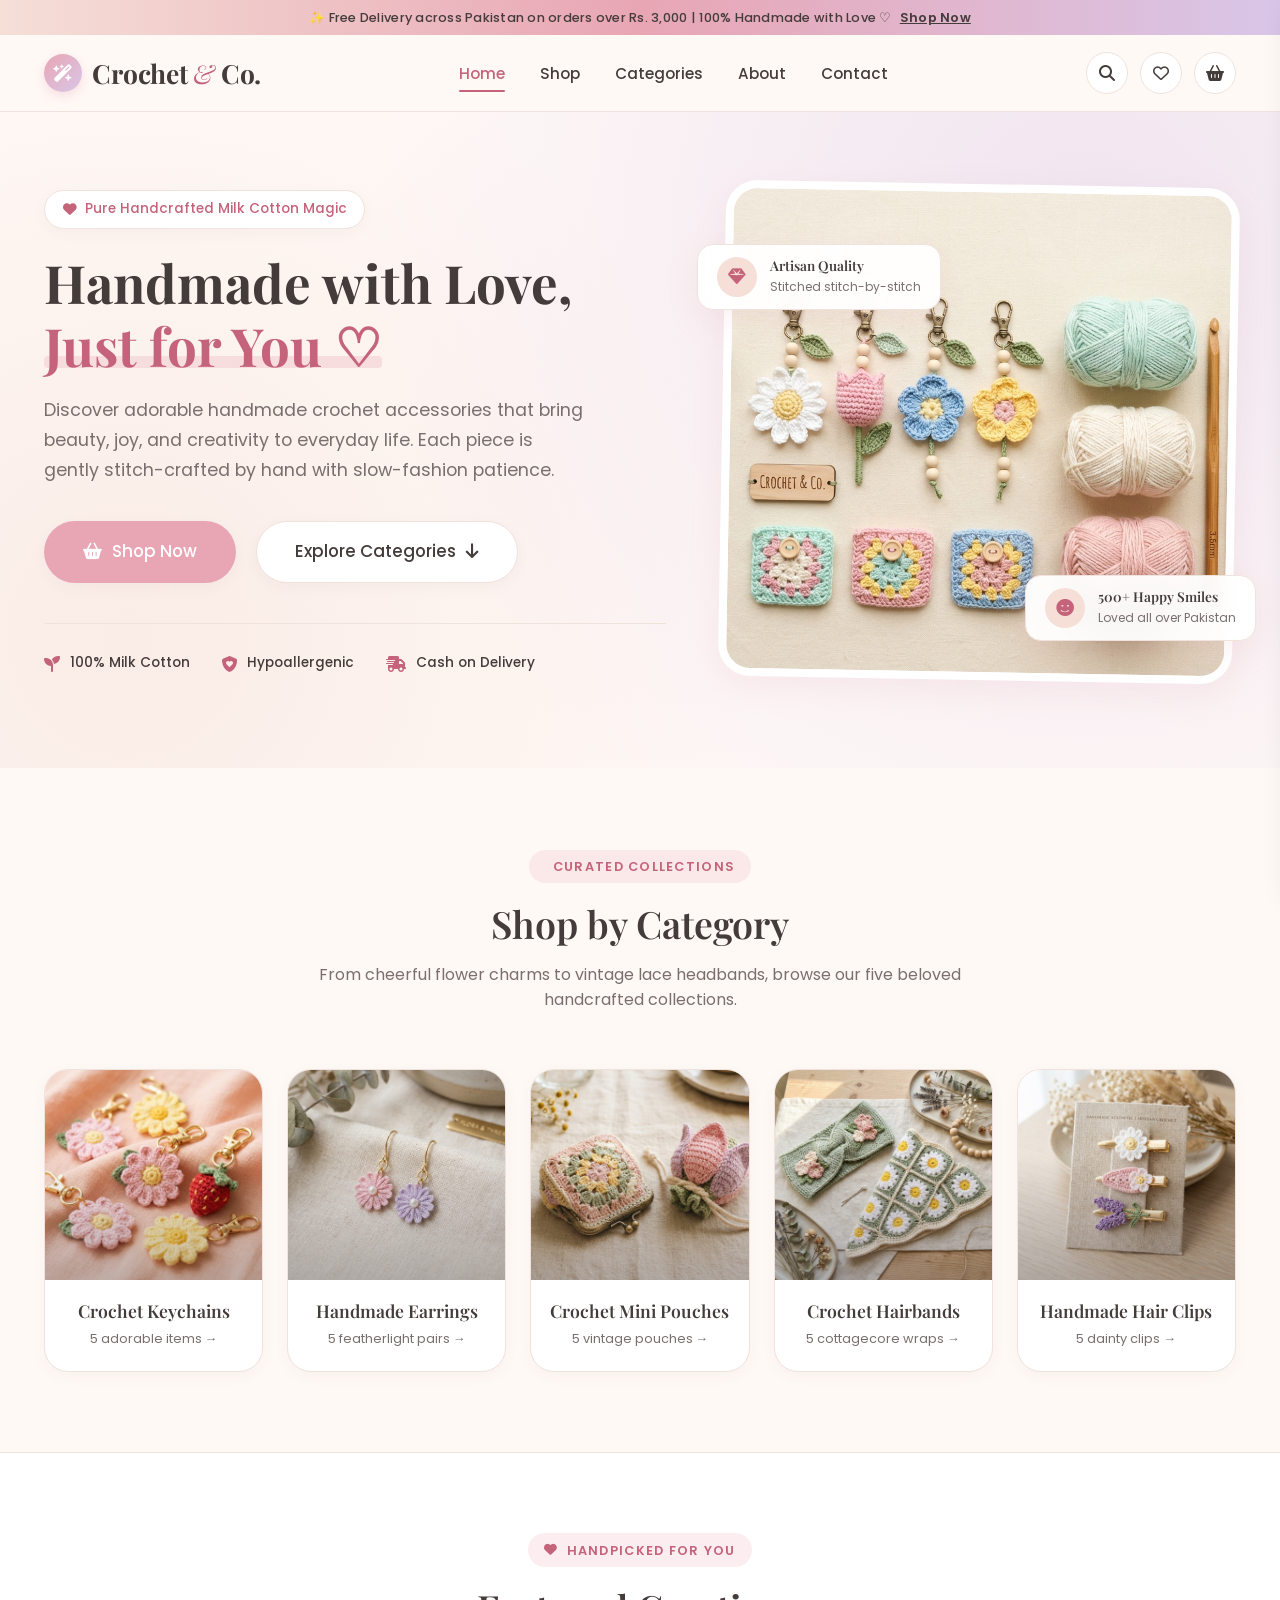
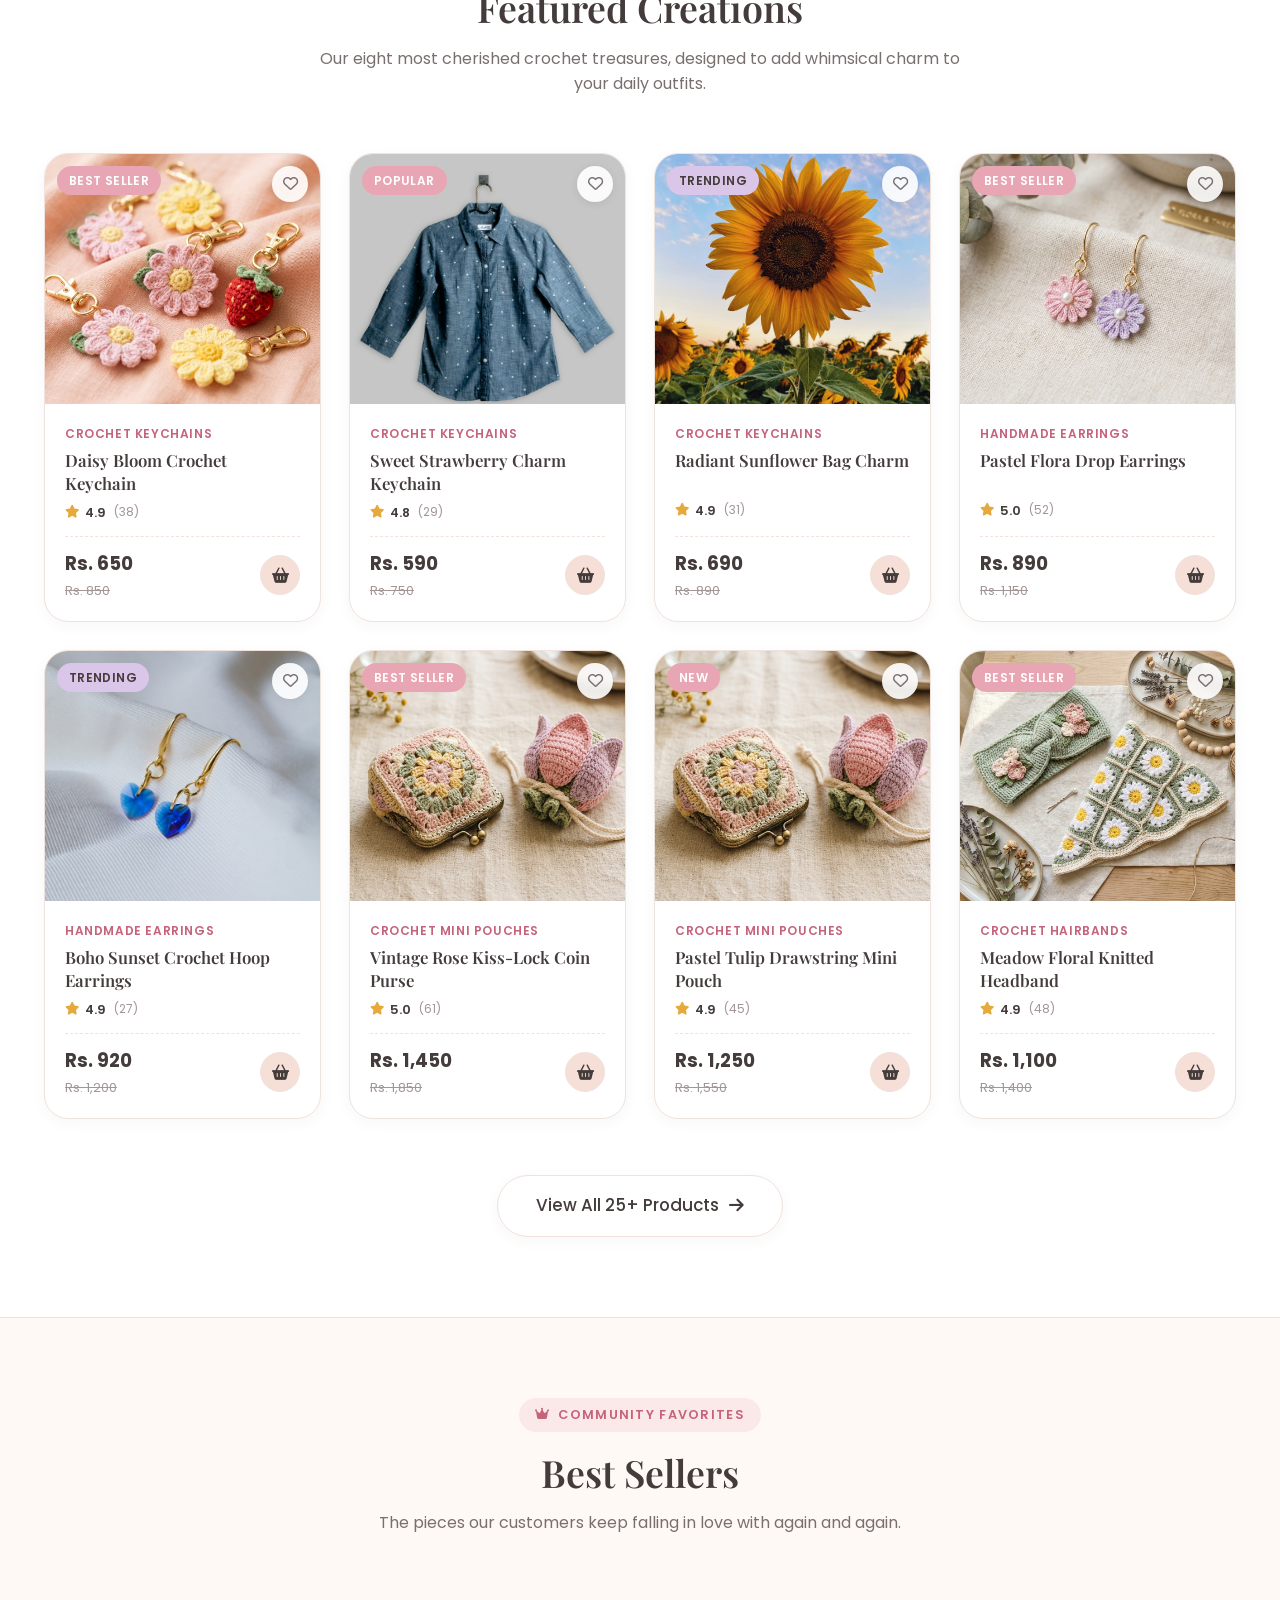
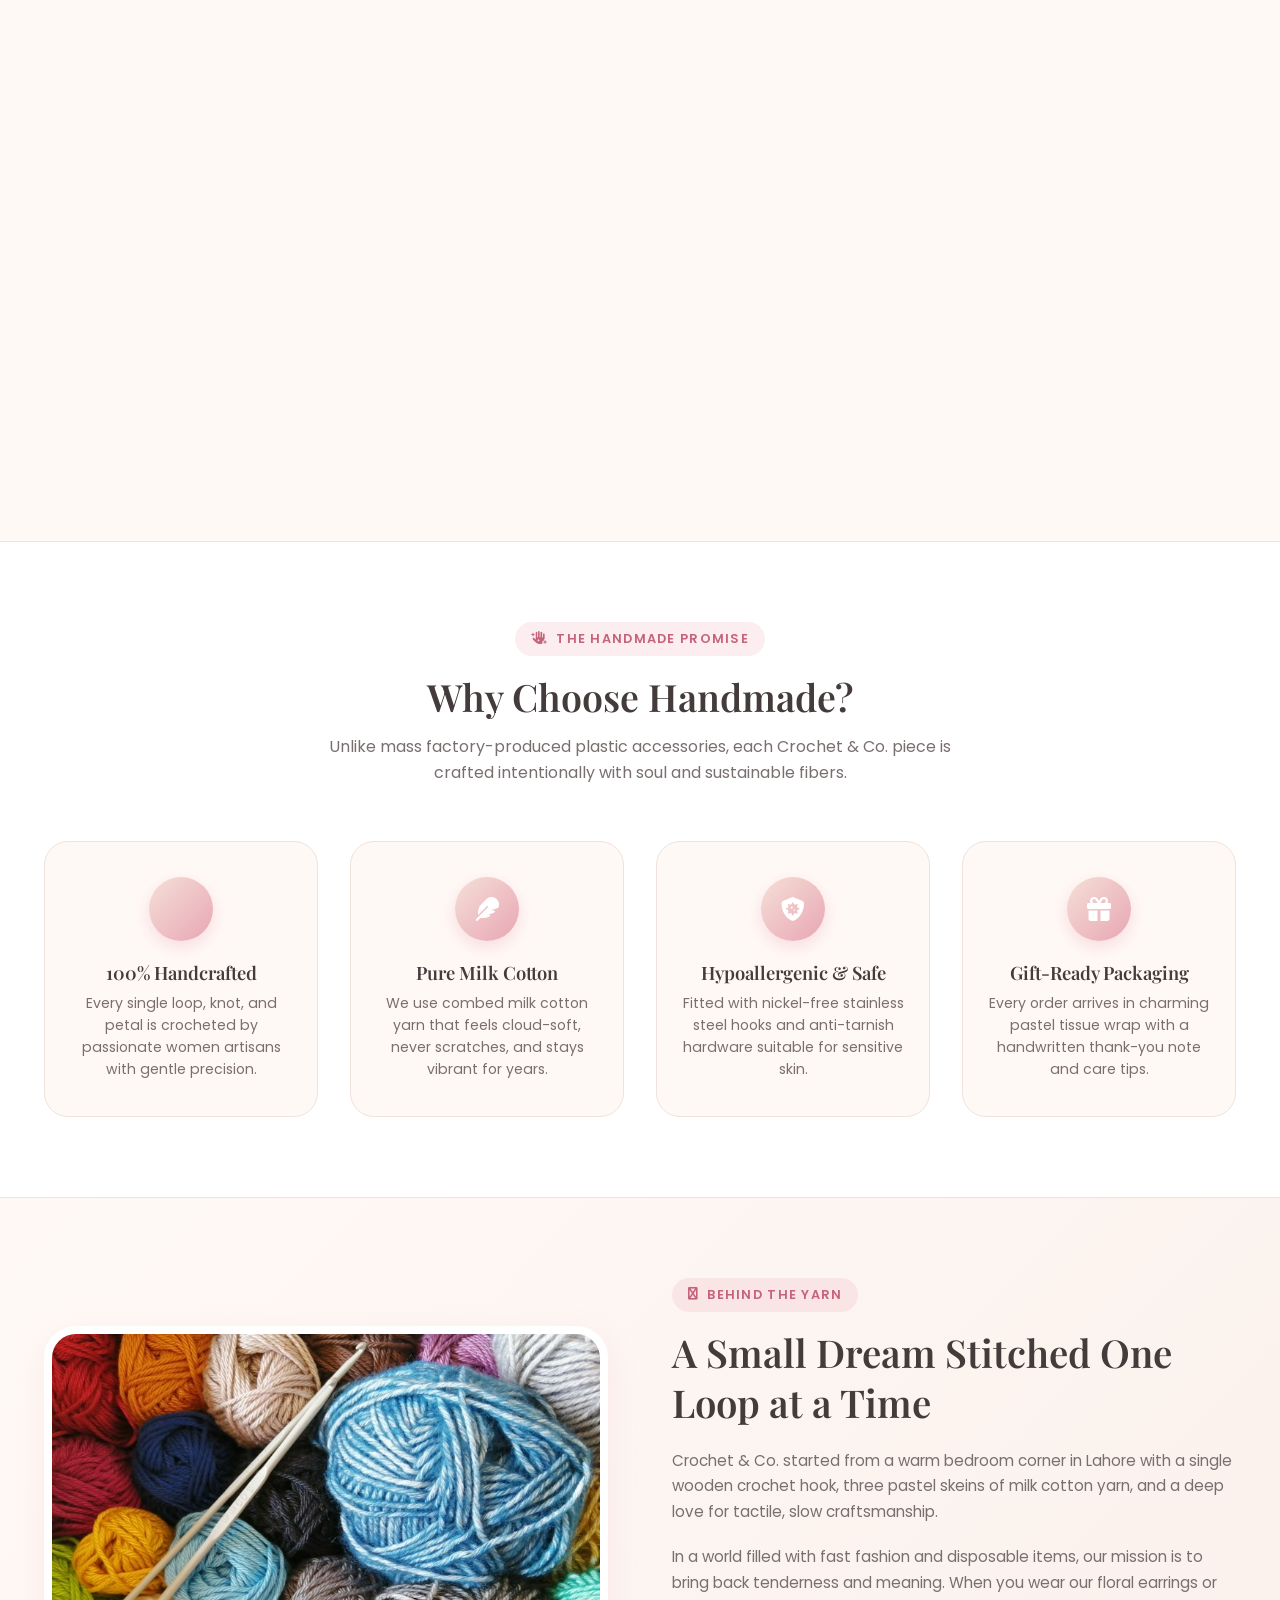
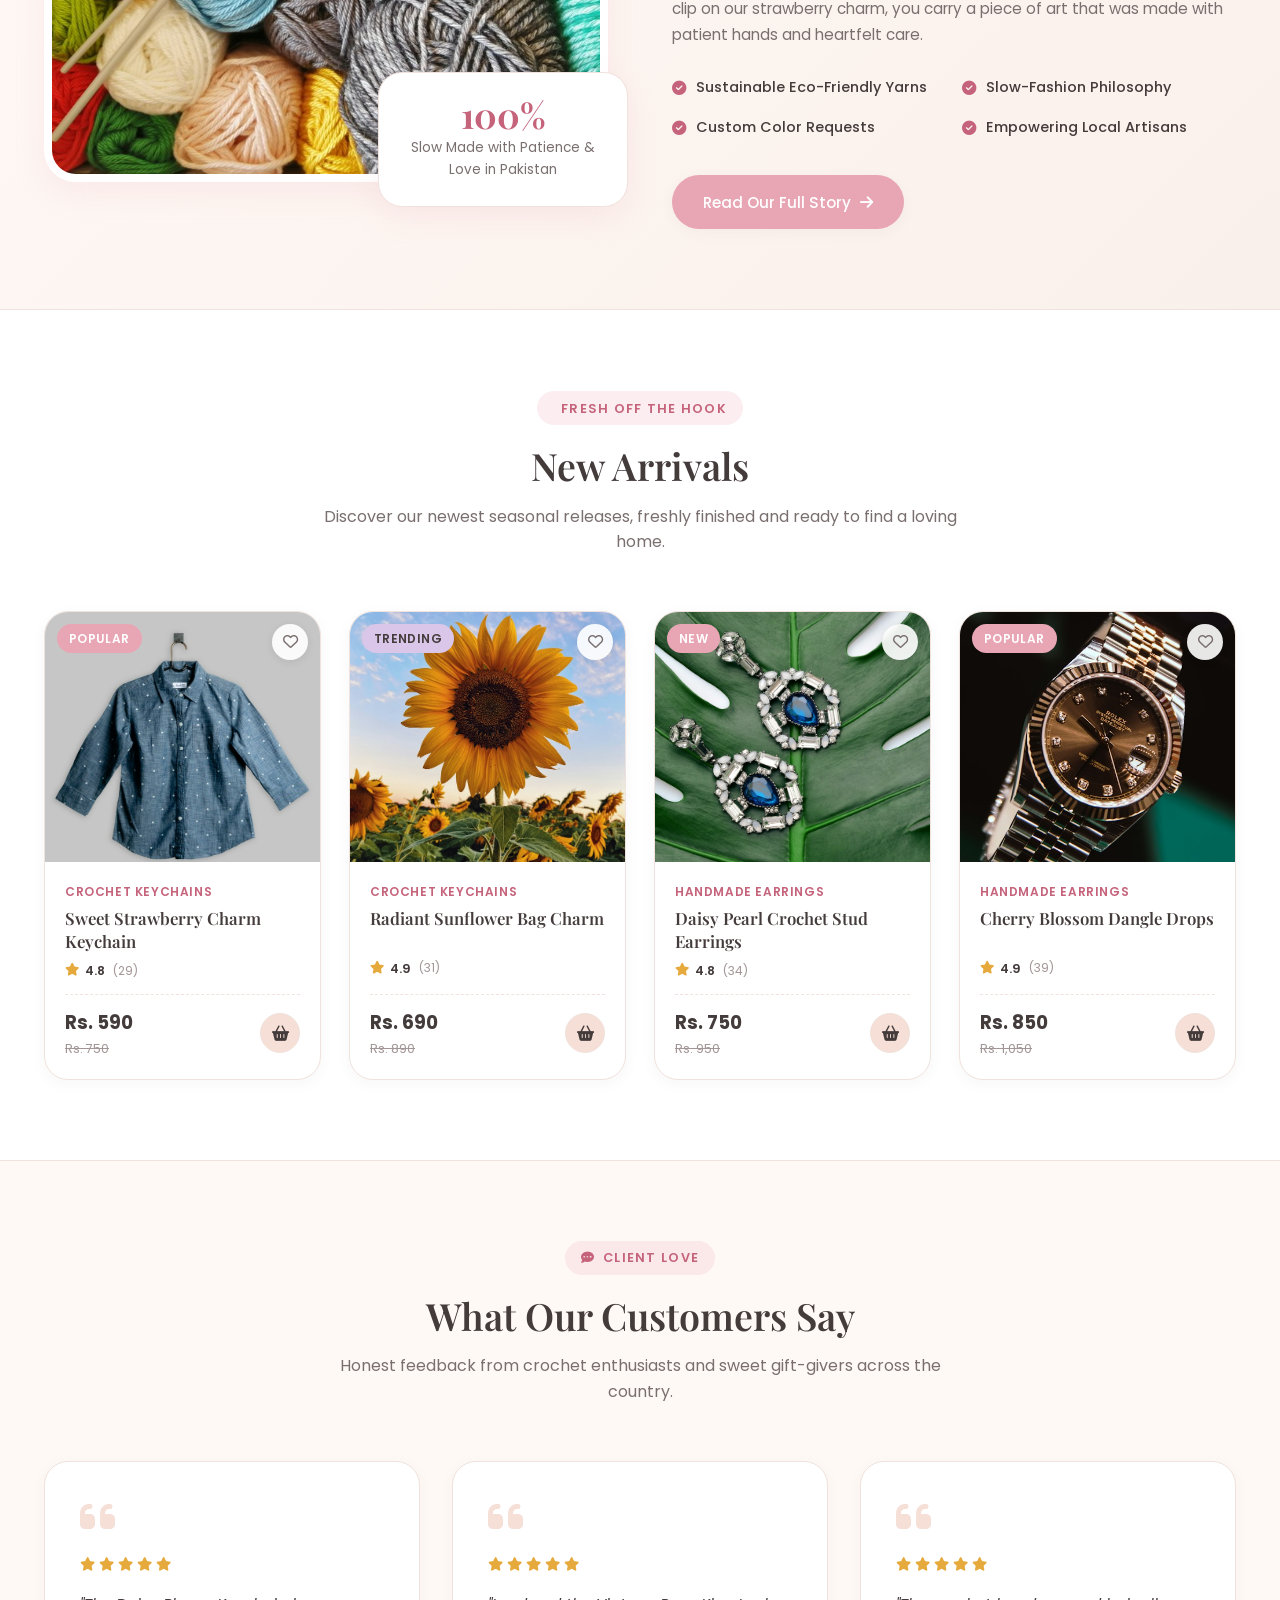
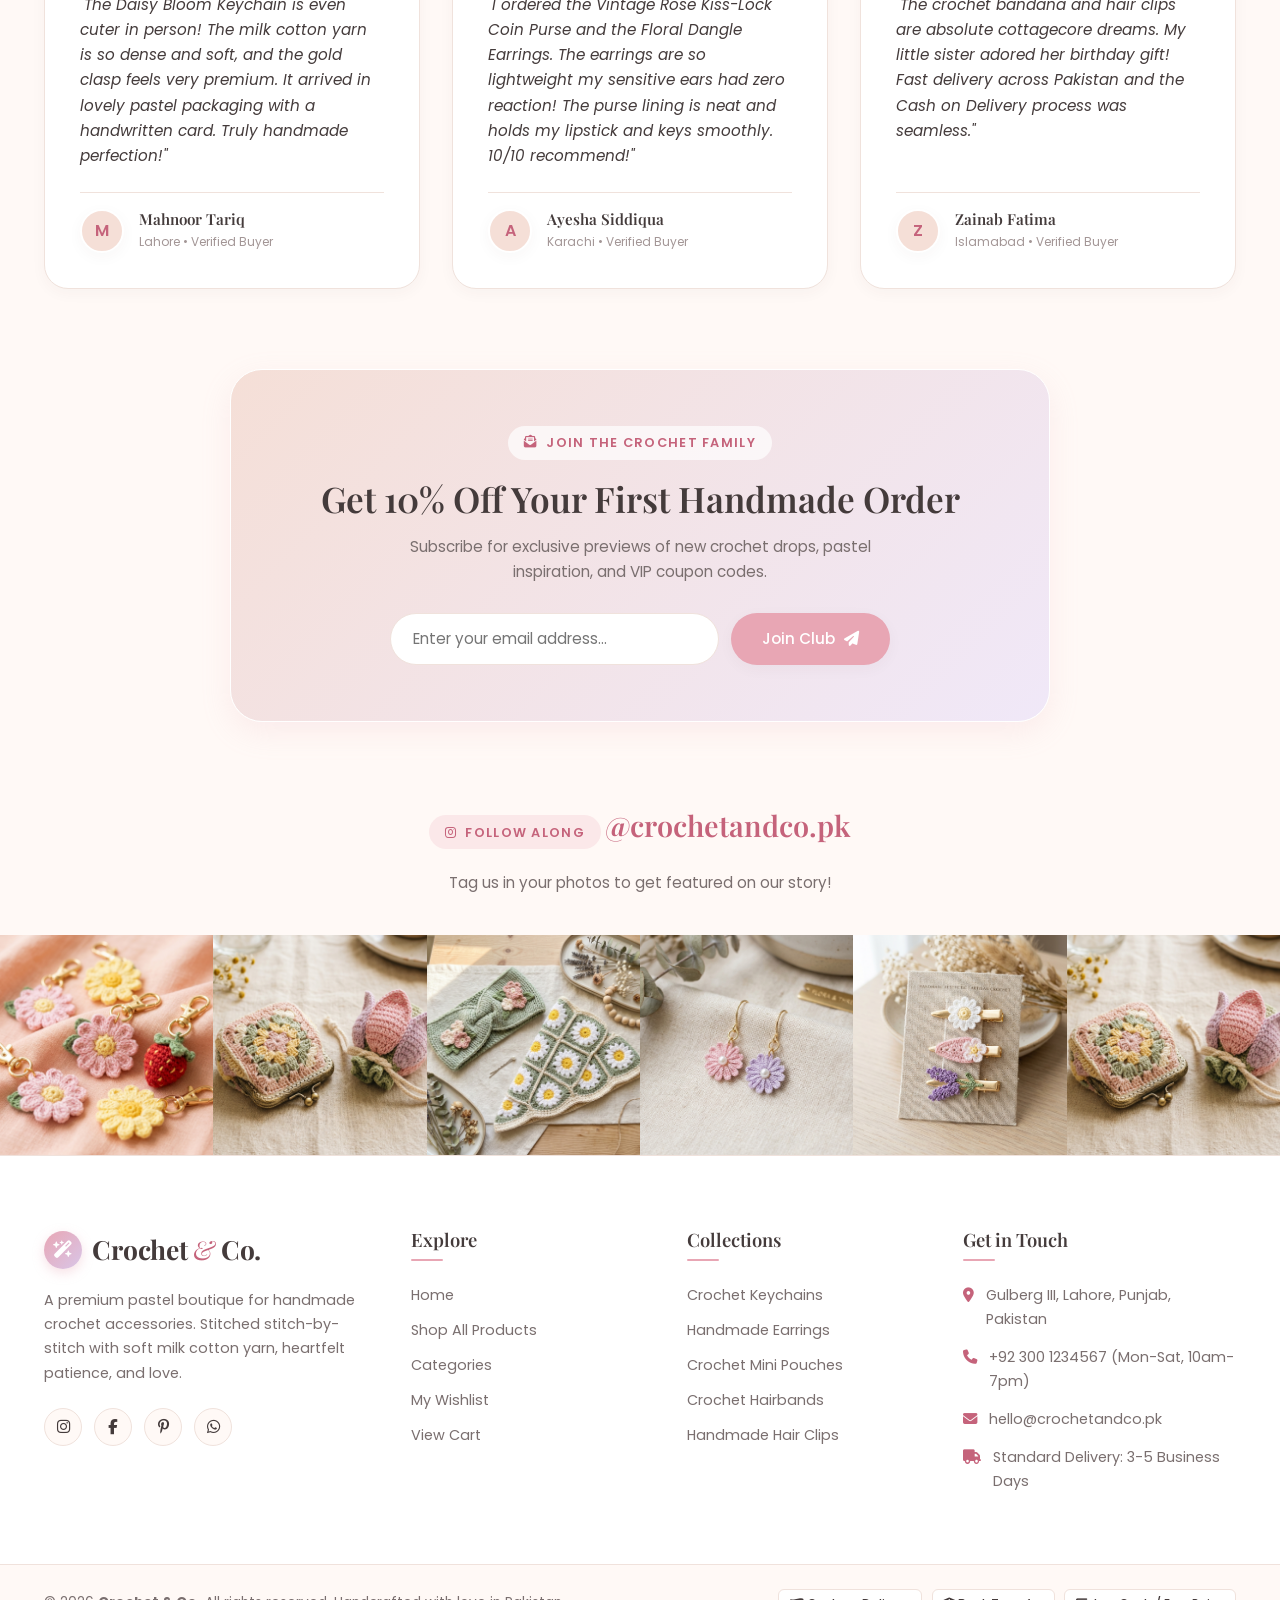
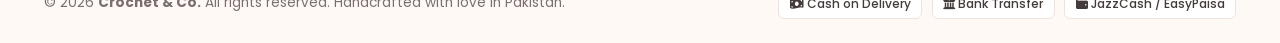
==== index.html @ daa68b2b "first commit" ====
<!DOCTYPE html>
<html lang="en">
<head>
  <meta charset="UTF-8">
  <meta name="viewport" content="width=device-width, initial-scale=1.0">
  <title>Crochet & Co. | Handmade Pastel Crochet Accessories Boutique</title>
  <meta name="description" content="Discover adorable handmade crochet accessories crafted with milk cotton yarn. Keychains, earrings, mini pouches, hairbands, and hair clips in Pakistan.">
  
  <!-- Font Awesome 6 Icons -->
  <link rel="stylesheet" href="https://cdnjs.cloudflare.com/ajax/libs/font-awesome/6.5.1/css/all.min.css">
  
  <!-- Main Stylesheet -->
  <link rel="stylesheet" href="css/style.css">
</head>
<body>

  <!-- Top Announcement Bar -->
  <aside class="top-bar" aria-label="Announcement">
    ✨ Free Delivery across Pakistan on orders over Rs. 3,000 | 100% Handmade with Love ♡ <a href="shop.html">Shop Now</a>
  </aside>

  <!-- Navigation Bar -->
  <header class="site-header">
    <div class="container nav-container">
      <!-- Brand Logo -->
      <a href="index.html" class="brand-logo">
        <span class="logo-icon"><i class="fa-solid fa-wand-magic-sparkles"></i></span>
        <span>Crochet <span class="amp">&</span> Co.</span>
      </a>

      <!-- Desktop Nav Links -->
      <nav class="nav-links">
        <a href="index.html" class="nav-link active">Home</a>
        <a href="shop.html" class="nav-link">Shop</a>
        <a href="categories.html" class="nav-link">Categories</a>
        <a href="about.html" class="nav-link">About</a>
        <a href="contact.html" class="nav-link">Contact</a>
      </nav>

      <!-- Nav Action Icons -->
      <div class="nav-actions">
        <!-- Search Trigger -->
        <button type="button" class="nav-btn" onclick="openSearchModal()" title="Search Products" aria-label="Search">
          <i class="fa-solid fa-magnifying-glass"></i>
        </button>

        <!-- Wishlist Link -->
        <a href="wishlist.html" class="nav-btn" title="View Wishlist" aria-label="Wishlist">
          <i class="fa-regular fa-heart"></i>
          <span class="nav-counter wishlist-counter" style="display: none;">0</span>
        </a>

        <!-- Cart Link -->
        <a href="cart.html" class="nav-btn" title="Shopping Cart" aria-label="Cart">
          <i class="fa-solid fa-basket-shopping"></i>
          <span class="nav-counter cart-counter" style="display: none;">0</span>
        </a>

        <!-- Mobile Hamburger Toggle -->
        <button type="button" class="menu-toggle" id="mobile-menu-toggle" aria-label="Toggle mobile menu">
          <span></span>
          <span></span>
          <span></span>
        </button>
      </div>
    </div>
  </header>

  <!-- Mobile Menu Drawer & Overlay -->
  <div class="mobile-overlay" id="mobile-overlay"></div>
  <aside class="mobile-drawer" id="mobile-drawer" aria-label="Mobile Navigation">
    <div class="drawer-header">
      <a href="index.html" class="brand-logo" style="font-size: 1.35rem;">
        <span class="logo-icon" style="width: 32px; height: 32px; font-size: 0.9rem;"><i class="fa-solid fa-wand-magic-sparkles"></i></span>
        <span>Crochet <span class="amp">&</span> Co.</span>
      </a>
      <button type="button" class="drawer-close" id="drawer-close" aria-label="Close menu">
        <i class="fa-solid fa-xmark"></i>
      </button>
    </div>
    <div class="mobile-nav-links">
      <a href="index.html" class="mobile-nav-link active">Home <i class="fa-solid fa-chevron-right" style="font-size: 0.8rem;"></i></a>
      <a href="shop.html" class="mobile-nav-link">Shop Collection <i class="fa-solid fa-chevron-right" style="font-size: 0.8rem;"></i></a>
      <a href="categories.html" class="mobile-nav-link">Browse Categories <i class="fa-solid fa-chevron-right" style="font-size: 0.8rem;"></i></a>
      <a href="wishlist.html" class="mobile-nav-link">My Wishlist <i class="fa-solid fa-chevron-right" style="font-size: 0.8rem;"></i></a>
      <a href="cart.html" class="mobile-nav-link">Shopping Cart <i class="fa-solid fa-chevron-right" style="font-size: 0.8rem;"></i></a>
      <a href="about.html" class="mobile-nav-link">Our Story <i class="fa-solid fa-chevron-right" style="font-size: 0.8rem;"></i></a>
      <a href="contact.html" class="mobile-nav-link">Contact & FAQ <i class="fa-solid fa-chevron-right" style="font-size: 0.8rem;"></i></a>
    </div>
    <div class="drawer-footer">
      <p><i class="fa-solid fa-phone" style="color: var(--color-pink-dark); margin-right: 0.4rem;"></i> WhatsApp: +92 300 1234567</p>
      <p><i class="fa-solid fa-location-dot" style="color: var(--color-pink-dark); margin-right: 0.4rem;"></i> Lahore, Pakistan</p>
      <a href="shop.html" class="btn btn-primary" style="width: 100%; margin-top: 0.5rem;">Explore Shop</a>
    </div>
  </aside>

  <!-- Hero Section -->
  <section class="hero-section">
    <div class="container">
      <div class="hero-grid">
        <!-- Hero Text -->
        <div class="hero-content">
          <div class="hero-badge">
            <i class="fa-solid fa-heart" style="color: var(--color-pink-dark);"></i>
            <span>Pure Handcrafted Milk Cotton Magic</span>
          </div>
          <h1 class="hero-title">
            Handmade with Love, <br>
            <span class="highlight">Just for You ♡</span>
          </h1>
          <p class="hero-desc">
            Discover adorable handmade crochet accessories that bring beauty, joy, and creativity to everyday life. Each piece is gently stitch-crafted by hand with slow-fashion patience.
          </p>
          <div class="hero-actions">
            <a href="shop.html" class="btn btn-primary btn-lg">
              <i class="fa-solid fa-basket-shopping"></i> Shop Now
            </a>
            <a href="#categories" class="btn btn-secondary btn-lg">
              Explore Categories <i class="fa-solid fa-arrow-down"></i>
            </a>
          </div>
          <!-- Trust Indicators -->
          <div class="hero-trust-bar">
            <div class="trust-item">
              <i class="fa-solid fa-seedling"></i>
              <span>100% Milk Cotton</span>
            </div>
            <div class="trust-item">
              <i class="fa-solid fa-shield-heart"></i>
              <span>Hypoallergenic</span>
            </div>
            <div class="trust-item">
              <i class="fa-solid fa-truck-fast"></i>
              <span>Cash on Delivery</span>
            </div>
          </div>
        </div>

        <!-- Hero Media Image Card -->
        <div class="hero-media-wrapper">
          <div class="hero-image-card">
            <img src="images/hero/hero-banner.jpg" alt="Crochet and Co. Handmade Collection Flatlay">
          </div>

          <!-- Floating Badges -->
          <div class="floating-badge badge-top">
            <div class="badge-icon"><i class="fa-solid fa-gem"></i></div>
            <div class="badge-text">
              <h5>Artisan Quality</h5>
              <p>Stitched stitch-by-stitch</p>
            </div>
          </div>

          <div class="floating-badge badge-bottom">
            <div class="badge-icon"><i class="fa-solid fa-face-smile"></i></div>
            <div class="badge-text">
              <h5>500+ Happy Smiles</h5>
              <p>Loved all over Pakistan</p>
            </div>
          </div>
        </div>
      </div>
    </div>
  </section>

  <!-- Categories Section -->
  <section class="section-padding" id="categories">
    <div class="container">
      <div class="section-header">
        <span class="section-tag"><i class="fa-solid fa-sparkles"></i> Curated Collections</span>
        <h2 class="section-title">Shop by Category</h2>
        <p class="section-desc">
          From cheerful flower charms to vintage lace headbands, browse our five beloved handcrafted collections.
        </p>
      </div>

      <div class="categories-grid" id="home-categories-grid">
        <!-- Rendered with JavaScript & fallback markup -->
        <a href="shop.html?category=keychains" class="category-card">
          <div class="category-thumb">
            <img src="images/categories/category-keychains.jpg" alt="Crochet Keychains">
            <div class="category-overlay"></div>
          </div>
          <div class="category-info">
            <h3 class="category-title">Crochet Keychains</h3>
            <span class="category-count">5 adorable items →</span>
          </div>
        </a>

        <a href="shop.html?category=earrings" class="category-card">
          <div class="category-thumb">
            <img src="images/categories/category-earrings.jpg" alt="Handmade Earrings">
            <div class="category-overlay"></div>
          </div>
          <div class="category-info">
            <h3 class="category-title">Handmade Earrings</h3>
            <span class="category-count">5 featherlight pairs →</span>
          </div>
        </a>

        <a href="shop.html?category=pouches" class="category-card">
          <div class="category-thumb">
            <img src="images/categories/category-pouches.jpg" alt="Crochet Mini Pouches">
            <div class="category-overlay"></div>
          </div>
          <div class="category-info">
            <h3 class="category-title">Crochet Mini Pouches</h3>
            <span class="category-count">5 vintage pouches →</span>
          </div>
        </a>

        <a href="shop.html?category=hairbands" class="category-card">
          <div class="category-thumb">
            <img src="images/categories/category-hairbands.jpg" alt="Crochet Hairbands">
            <div class="category-overlay"></div>
          </div>
          <div class="category-info">
            <h3 class="category-title">Crochet Hairbands</h3>
            <span class="category-count">5 cottagecore wraps →</span>
          </div>
        </a>

        <a href="shop.html?category=hair-clips" class="category-card">
          <div class="category-thumb">
            <img src="images/categories/category-hairclips.jpg" alt="Handmade Hair Clips">
            <div class="category-overlay"></div>
          </div>
          <div class="category-info">
            <h3 class="category-title">Handmade Hair Clips</h3>
            <span class="category-count">5 dainty clips →</span>
          </div>
        </a>
      </div>
    </div>
  </section>

  <!-- Featured Products Section -->
  <section class="section-padding" style="background-color: #FFFFFF; border-top: 1px solid var(--color-border); border-bottom: 1px solid var(--color-border);">
    <div class="container">
      <div class="section-header">
        <span class="section-tag"><i class="fa-solid fa-heart"></i> Handpicked for You</span>
        <h2 class="section-title">Featured Creations</h2>
        <p class="section-desc">
          Our eight most cherished crochet treasures, designed to add whimsical charm to your daily outfits.
        </p>
      </div>

      <div class="products-grid" id="featured-products-container">
        <!-- Rendered via JavaScript from products.js -->
      </div>

      <div class="text-center" style="margin-top: 3.5rem;">
        <a href="shop.html" class="btn btn-secondary btn-lg">
          View All 25+ Products <i class="fa-solid fa-arrow-right"></i>
        </a>
      </div>
    </div>
  </section>

  <!-- Best Sellers Carousel / Grid -->
  <section class="section-padding">
    <div class="container">
      <div class="section-header">
        <span class="section-tag"><i class="fa-solid fa-crown"></i> Community Favorites</span>
        <h2 class="section-title">Best Sellers</h2>
        <p class="section-desc">
          The pieces our customers keep falling in love with again and again.
        </p>
      </div>

      <div class="products-grid" id="best-sellers-container">
        <!-- Rendered dynamically -->
      </div>
    </div>
  </section>

  <!-- Why Choose Handmade? Section -->
  <section class="section-padding features-section">
    <div class="container">
      <div class="section-header">
        <span class="section-tag"><i class="fa-solid fa-hand-sparkles"></i> The Handmade Promise</span>
        <h2 class="section-title">Why Choose Handmade?</h2>
        <p class="section-desc">
          Unlike mass factory-produced plastic accessories, each Crochet & Co. piece is crafted intentionally with soul and sustainable fibers.
        </p>
      </div>

      <div class="features-grid">
        <div class="feature-box">
          <div class="feature-icon-wrapper">
            <i class="fa-solid fa-hands-holding-heart"></i>
          </div>
          <h4>100% Handcrafted</h4>
          <p>Every single loop, knot, and petal is crocheted by passionate women artisans with gentle precision.</p>
        </div>

        <div class="feature-box">
          <div class="feature-icon-wrapper">
            <i class="fa-solid fa-feather"></i>
          </div>
          <h4>Pure Milk Cotton</h4>
          <p>We use combed milk cotton yarn that feels cloud-soft, never scratches, and stays vibrant for years.</p>
        </div>

        <div class="feature-box">
          <div class="feature-icon-wrapper">
            <i class="fa-solid fa-shield-virus"></i>
          </div>
          <h4>Hypoallergenic & Safe</h4>
          <p>Fitted with nickel-free stainless steel hooks and anti-tarnish hardware suitable for sensitive skin.</p>
        </div>

        <div class="feature-box">
          <div class="feature-icon-wrapper">
            <i class="fa-solid fa-gift"></i>
          </div>
          <h4>Gift-Ready Packaging</h4>
          <p>Every order arrives in charming pastel tissue wrap with a handwritten thank-you note and care tips.</p>
        </div>
      </div>
    </div>
  </section>

  <!-- Our Story Teaser Section -->
  <section class="section-padding story-section">
    <div class="container">
      <div class="story-grid">
        <div class="story-images">
          <div class="story-img-main">
            <img src="images/product-images/about-story.jpg" alt="Artisan crocheting with pastel yarn">
          </div>
          <div class="story-card-overlay">
            <div class="stat-number">100%</div>
            <div class="stat-label">Slow Made with Patience & Love in Pakistan</div>
          </div>
        </div>

        <div class="story-content">
          <span class="section-tag"><i class="fa-solid fa-yarn"></i> Behind The Yarn</span>
          <h2>A Small Dream Stitched One Loop at a Time</h2>
          <p>
            Crochet & Co. started from a warm bedroom corner in Lahore with a single wooden crochet hook, three pastel skeins of milk cotton yarn, and a deep love for tactile, slow craftsmanship.
          </p>
          <p>
            In a world filled with fast fashion and disposable items, our mission is to bring back tenderness and meaning. When you wear our floral earrings or clip on our strawberry charm, you carry a piece of art that was made with patient hands and heartfelt care.
          </p>

          <div class="story-perks">
            <div class="story-perk-item"><i class="fa-solid fa-check-circle"></i> Sustainable Eco-Friendly Yarns</div>
            <div class="story-perk-item"><i class="fa-solid fa-check-circle"></i> Slow-Fashion Philosophy</div>
            <div class="story-perk-item"><i class="fa-solid fa-check-circle"></i> Custom Color Requests</div>
            <div class="story-perk-item"><i class="fa-solid fa-check-circle"></i> Empowering Local Artisans</div>
          </div>

          <a href="about.html" class="btn btn-primary">
            Read Our Full Story <i class="fa-solid fa-arrow-right"></i>
          </a>
        </div>
      </div>
    </div>
  </section>

  <!-- New Arrivals Grid -->
  <section class="section-padding" style="background-color: #FFFFFF; border-top: 1px solid var(--color-border); border-bottom: 1px solid var(--color-border);">
    <div class="container">
      <div class="section-header">
        <span class="section-tag"><i class="fa-solid fa-sparkles"></i> Fresh Off the Hook</span>
        <h2 class="section-title">New Arrivals</h2>
        <p class="section-desc">
          Discover our newest seasonal releases, freshly finished and ready to find a loving home.
        </p>
      </div>

      <div class="products-grid" id="new-arrivals-container">
        <!-- Rendered dynamically -->
      </div>
    </div>
  </section>

  <!-- Customer Reviews Section -->
  <section class="section-padding">
    <div class="container">
      <div class="section-header">
        <span class="section-tag"><i class="fa-solid fa-comment-dots"></i> Client Love</span>
        <h2 class="section-title">What Our Customers Say</h2>
        <p class="section-desc">
          Honest feedback from crochet enthusiasts and sweet gift-givers across the country.
        </p>
      </div>

      <div class="reviews-grid">
        <div class="review-card">
          <div class="review-quote-icon"><i class="fa-solid fa-quote-left"></i></div>
          <div class="review-stars">
            <i class="fa-solid fa-star"></i>
            <i class="fa-solid fa-star"></i>
            <i class="fa-solid fa-star"></i>
            <i class="fa-solid fa-star"></i>
            <i class="fa-solid fa-star"></i>
          </div>
          <p class="review-text">
            "The Daisy Bloom Keychain is even cuter in person! The milk cotton yarn is so dense and soft, and the gold clasp feels very premium. It arrived in lovely pastel packaging with a handwritten card. Truly handmade perfection!"
          </p>
          <div class="reviewer-meta">
            <div class="reviewer-avatar">M</div>
            <div class="reviewer-info">
              <h5>Mahnoor Tariq</h5>
              <p>Lahore • Verified Buyer</p>
            </div>
          </div>
        </div>

        <div class="review-card">
          <div class="review-quote-icon"><i class="fa-solid fa-quote-left"></i></div>
          <div class="review-stars">
            <i class="fa-solid fa-star"></i>
            <i class="fa-solid fa-star"></i>
            <i class="fa-solid fa-star"></i>
            <i class="fa-solid fa-star"></i>
            <i class="fa-solid fa-star"></i>
          </div>
          <p class="review-text">
            "I ordered the Vintage Rose Kiss-Lock Coin Purse and the Floral Dangle Earrings. The earrings are so lightweight my sensitive ears had zero reaction! The purse lining is neat and holds my lipstick and keys smoothly. 10/10 recommend!"
          </p>
          <div class="reviewer-meta">
            <div class="reviewer-avatar">A</div>
            <div class="reviewer-info">
              <h5>Ayesha Siddiqua</h5>
              <p>Karachi • Verified Buyer</p>
            </div>
          </div>
        </div>

        <div class="review-card">
          <div class="review-quote-icon"><i class="fa-solid fa-quote-left"></i></div>
          <div class="review-stars">
            <i class="fa-solid fa-star"></i>
            <i class="fa-solid fa-star"></i>
            <i class="fa-solid fa-star"></i>
            <i class="fa-solid fa-star"></i>
            <i class="fa-solid fa-star"></i>
          </div>
          <p class="review-text">
            "The crochet bandana and hair clips are absolute cottagecore dreams. My little sister adored her birthday gift! Fast delivery across Pakistan and the Cash on Delivery process was seamless."
          </p>
          <div class="reviewer-meta">
            <div class="reviewer-avatar">Z</div>
            <div class="reviewer-info">
              <h5>Zainab Fatima</h5>
              <p>Islamabad • Verified Buyer</p>
            </div>
          </div>
        </div>
      </div>
    </div>
  </section>

  <!-- Newsletter Section -->
  <section class="section-padding" style="padding-top: 0;">
    <div class="container">
      <div class="newsletter-card">
        <span class="section-tag" style="background: rgba(255, 255, 255, 0.7);"><i class="fa-solid fa-envelope-open-text"></i> Join the Crochet Family</span>
        <h3>Get 10% Off Your First Handmade Order</h3>
        <p>Subscribe for exclusive previews of new crochet drops, pastel inspiration, and VIP coupon codes.</p>
        
        <form class="newsletter-form" id="newsletter-form">
          <input type="email" class="newsletter-input" placeholder="Enter your email address..." required aria-label="Email address">
          <button type="submit" class="btn btn-primary">
            Join Club <i class="fa-solid fa-paper-plane"></i>
          </button>
        </form>
      </div>
    </div>
  </section>

  <!-- Instagram Photo Gallery -->
  <section class="instagram-section">
    <div class="container">
      <div class="instagram-banner">
        <span class="section-tag"><i class="fa-brands fa-instagram"></i> Follow Along</span>
        <div class="handle">@crochetandco.pk</div>
        <p style="color: var(--color-text-muted); font-size: 0.95rem; margin-top: 0.3rem;">Tag us in your photos to get featured on our story!</p>
      </div>
    </div>

    <div class="instagram-grid">
      <div class="instagram-item">
        <img src="images/product-images/keychain-daisy.jpg" alt="Crochet Instagram post 1">
        <div class="instagram-overlay"><i class="fa-solid fa-heart"></i></div>
      </div>
      <div class="instagram-item">
        <img src="images/product-images/pouch-granny-square.jpg" alt="Crochet Instagram post 2">
        <div class="instagram-overlay"><i class="fa-solid fa-heart"></i></div>
      </div>
      <div class="instagram-item">
        <img src="images/product-images/hairband-sage-floral.jpg" alt="Crochet Instagram post 3">
        <div class="instagram-overlay"><i class="fa-solid fa-heart"></i></div>
      </div>
      <div class="instagram-item">
        <img src="images/product-images/earrings-floral.jpg" alt="Crochet Instagram post 4">
        <div class="instagram-overlay"><i class="fa-solid fa-heart"></i></div>
      </div>
      <div class="instagram-item">
        <img src="images/product-images/hairclips-floral-set.jpg" alt="Crochet Instagram post 5">
        <div class="instagram-overlay"><i class="fa-solid fa-heart"></i></div>
      </div>
      <div class="instagram-item">
        <img src="images/product-images/pouch-tulip.jpg" alt="Crochet Instagram post 6">
        <div class="instagram-overlay"><i class="fa-solid fa-heart"></i></div>
      </div>
    </div>
  </section>

  <!-- Elegant Footer -->
  <footer class="site-footer">
    <div class="container">
      <div class="footer-grid">
        <!-- Col 1: Brand & Bio -->
        <div class="footer-col">
          <a href="index.html" class="brand-logo" style="margin-bottom: 1rem;">
            <span class="logo-icon"><i class="fa-solid fa-wand-magic-sparkles"></i></span>
            <span>Crochet <span class="amp">&</span> Co.</span>
          </a>
          <p class="footer-bio">
            A premium pastel boutique for handmade crochet accessories. Stitched stitch-by-stitch with soft milk cotton yarn, heartfelt patience, and love.
          </p>
          <div class="social-links">
            <a href="https://instagram.com" target="_blank" class="social-btn" aria-label="Instagram"><i class="fa-brands fa-instagram"></i></a>
            <a href="https://facebook.com" target="_blank" class="social-btn" aria-label="Facebook"><i class="fa-brands fa-facebook-f"></i></a>
            <a href="https://pinterest.com" target="_blank" class="social-btn" aria-label="Pinterest"><i class="fa-brands fa-pinterest-p"></i></a>
            <a href="https://wa.me/923001234567" target="_blank" class="social-btn" aria-label="WhatsApp"><i class="fa-brands fa-whatsapp"></i></a>
          </div>
        </div>

        <!-- Col 2: Quick Links -->
        <div class="footer-col">
          <h4>Explore</h4>
          <div class="footer-links">
            <a href="index.html">Home</a>
            <a href="shop.html">Shop All Products</a>
            <a href="categories.html">Categories</a>
            <a href="wishlist.html">My Wishlist</a>
            <a href="cart.html">View Cart</a>
          </div>
        </div>

        <!-- Col 3: Categories -->
        <div class="footer-col">
          <h4>Collections</h4>
          <div class="footer-links">
            <a href="shop.html?category=keychains">Crochet Keychains</a>
            <a href="shop.html?category=earrings">Handmade Earrings</a>
            <a href="shop.html?category=pouches">Crochet Mini Pouches</a>
            <a href="shop.html?category=hairbands">Crochet Hairbands</a>
            <a href="shop.html?category=hair-clips">Handmade Hair Clips</a>
          </div>
        </div>

        <!-- Col 4: Customer Care & Info -->
        <div class="footer-col">
          <h4>Get in Touch</h4>
          <div class="footer-contact-item">
            <i class="fa-solid fa-location-dot"></i>
            <span>Gulberg III, Lahore, Punjab, Pakistan</span>
          </div>
          <div class="footer-contact-item">
            <i class="fa-solid fa-phone"></i>
            <span>+92 300 1234567 (Mon-Sat, 10am-7pm)</span>
          </div>
          <div class="footer-contact-item">
            <i class="fa-solid fa-envelope"></i>
            <span>hello@crochetandco.pk</span>
          </div>
          <div class="footer-contact-item">
            <i class="fa-solid fa-truck"></i>
            <span>Standard Delivery: 3-5 Business Days</span>
          </div>
        </div>
      </div>
    </div>

    <!-- Bottom Bar -->
    <div class="footer-bottom">
      <div class="container footer-bottom-inner">
        <div>
          © 2026 <strong>Crochet & Co.</strong> All rights reserved. Handcrafted with love in Pakistan.
        </div>
        <div class="payment-badges">
          <span class="payment-tag"><i class="fa-solid fa-money-bill-wave"></i> Cash on Delivery</span>
          <span class="payment-tag"><i class="fa-solid fa-building-columns"></i> Bank Transfer</span>
          <span class="payment-tag"><i class="fa-solid fa-wallet"></i> JazzCash / EasyPaisa</span>
        </div>
      </div>
    </div>
  </footer>

  <!-- Scripts -->
  <script src="js/products.js"></script>
  <script src="js/cart.js"></script>
  <script src="js/main.js"></script>
  <script>
    // Homepage Dynamic Populators
    document.addEventListener('DOMContentLoaded', () => {
      // 1. Featured Products (first 8 featured)
      const featuredContainer = document.getElementById('featured-products-container');
      if (featuredContainer) {
        const featured = PRODUCTS.filter(p => p.isFeatured).slice(0, 8);
        featuredContainer.innerHTML = featured.map(createProductCardHTML).join('');
      }

      // 2. Best Sellers (4 top rated / best seller items)
      const bestSellersContainer = document.getElementById('best-sellers-container');
      if (bestSellersContainer) {
        const bestSellers = PRODUCTS.filter(p => p.isBestSeller).slice(0, 4);
        bestSellersContainer.innerHTML = bestSellers.map(createProductCardHTML).join('');
      }

      // 3. New Arrivals (4 fresh items)
      const newArrivalsContainer = document.getElementById('new-arrivals-container');
      if (newArrivalsContainer) {
        const newArrivals = PRODUCTS.filter(p => p.isNewArrival).slice(0, 4);
        newArrivalsContainer.innerHTML = newArrivals.map(createProductCardHTML).join('');
      }

      // Re-trigger scroll observer for dynamically loaded cards
      if (typeof initScrollObserver === 'function') {
        initScrollObserver();
      }
    });
  </script>
</body>
</html>
---- css/style.css ----
/* ==========================================================================
   CROCHET & CO. - MAIN STYLESHEET
   Aesthetic Light Pastel E-Commerce Theme
   Colors:
     - Warm Cream: #FFF9F6
     - Soft Pink: #E8A6B4
     - Light Peach: #F5DFD7
     - Lavender: #D9C6E8
     - White: #FFFFFF
     - Dark Brown Text: #443B3B
   Typography:
     - Headings: Playfair Display
     - Body: Poppins
   ========================================================================== */

/* --- GOOGLE FONTS IMPORT --- */
@import url('https://fonts.googleapis.com/css2?family=Playfair+Display:ital,wght@0,400;0,500;0,600;0,700;1,400&family=Poppins:wght@300;400;500;600;700&display=swap');

/* --- CSS VARIABLES --- */
:root {
  --color-warm-cream: #FFF9F6;
  --color-soft-pink: #E8A6B4;
  --color-pink-hover: #D88F9E;
  --color-pink-dark: #C5637B;
  --color-light-peach: #F5DFD7;
  --color-peach-light: #FBF0EB;
  --color-lavender: #D9C6E8;
  --color-lavender-soft: #F0E8F8;
  --color-sage: #C1DAC9;
  --color-white: #FFFFFF;
  --color-text-dark: #443B3B;
  --color-text-muted: #7A6F6F;
  --color-text-light: #A39696;
  --color-border: #F0E2DC;
  --color-border-hover: #E3CAC0;
  --color-accent-gold: #E5A93C;

  /* Typography */
  --font-heading: 'Playfair Display', Georgia, serif;
  --font-body: 'Poppins', -apple-system, BlinkMacSystemFont, 'Segoe UI', Roboto, sans-serif;

  /* Box Shadows */
  --shadow-subtle: 0 4px 15px rgba(68, 59, 59, 0.04);
  --shadow-soft: 0 8px 25px rgba(68, 59, 59, 0.06);
  --shadow-card: 0 10px 30px rgba(232, 166, 180, 0.16);
  --shadow-hover: 0 16px 36px rgba(197, 99, 123, 0.22);
  --shadow-nav: 0 4px 20px rgba(68, 59, 59, 0.05);

  /* Border Radii */
  --radius-xs: 6px;
  --radius-sm: 10px;
  --radius-md: 16px;
  --radius-lg: 24px;
  --radius-xl: 32px;
  --radius-full: 9999px;

  /* Transitions */
  --transition-fast: all 0.2s cubic-bezier(0.25, 0.46, 0.45, 0.94);
  --transition-base: all 0.3s cubic-bezier(0.25, 0.46, 0.45, 0.94);
  --transition-slow: all 0.5s cubic-bezier(0.16, 1, 0.3, 1);

  /* Layout Container */
  --container-max: 1240px;
}

/* --- RESET & BASE STYLES --- */
*, *::before, *::after {
  box-sizing: border-box;
  margin: 0;
  padding: 0;
}

html {
  scroll-behavior: smooth;
  font-size: 16px;
  -webkit-font-smoothing: antialiased;
}

body {
  font-family: var(--font-body);
  font-size: 0.95rem;
  line-height: 1.65;
  color: var(--color-text-dark);
  background-color: var(--color-warm-cream);
  min-height: 100vh;
  display: flex;
  flex-direction: column;
  overflow-x: hidden;
}

img {
  max-width: 100%;
  height: auto;
  display: block;
}

a {
  color: inherit;
  text-decoration: none;
  transition: var(--transition-base);
}

button, input, select, textarea {
  font-family: inherit;
  font-size: inherit;
  color: inherit;
  border: none;
  outline: none;
  background: none;
}

button {
  cursor: pointer;
}

ul, ol {
  list-style: none;
}

/* Headings */
h1, h2, h3, h4, h5, h6 {
  font-family: var(--font-heading);
  font-weight: 600;
  line-height: 1.3;
  color: var(--color-text-dark);
}

/* --- LAYOUT UTILITIES --- */
.container {
  width: 100%;
  max-width: var(--container-max);
  margin-left: auto;
  margin-right: auto;
  padding-left: 1.5rem;
  padding-right: 1.5rem;
}

.section-padding {
  padding-top: 5rem;
  padding-bottom: 5rem;
}

.text-center {
  text-align: center;
}

/* Section Header */
.section-header {
  text-align: center;
  max-width: 650px;
  margin: 0 auto 3.5rem auto;
}

.section-tag {
  display: inline-flex;
  align-items: center;
  gap: 0.5rem;
  font-size: 0.8rem;
  font-weight: 600;
  letter-spacing: 0.1em;
  text-transform: uppercase;
  color: var(--color-pink-dark);
  background: rgba(232, 166, 180, 0.2);
  padding: 0.4rem 1rem;
  border-radius: var(--radius-full);
  margin-bottom: 1rem;
}

.section-title {
  font-size: 2.35rem;
  font-weight: 600;
  color: var(--color-text-dark);
  margin-bottom: 0.85rem;
}

.section-desc {
  color: var(--color-text-muted);
  font-size: 1rem;
  line-height: 1.6;
}

/* --- BUTTONS --- */
.btn {
  display: inline-flex;
  align-items: center;
  justify-content: center;
  gap: 0.6rem;
  padding: 0.85rem 1.85rem;
  font-weight: 500;
  font-size: 0.95rem;
  border-radius: var(--radius-full);
  transition: var(--transition-base);
  cursor: pointer;
  white-space: nowrap;
  position: relative;
  overflow: hidden;
  box-shadow: var(--shadow-subtle);
}

.btn-primary {
  background-color: var(--color-soft-pink);
  color: #FFFFFF;
  border: 1px solid transparent;
}

.btn-primary:hover {
  background-color: var(--color-pink-dark);
  transform: translateY(-2px);
  box-shadow: var(--shadow-hover);
  color: #FFFFFF;
}

.btn-secondary {
  background-color: var(--color-white);
  color: var(--color-text-dark);
  border: 1.5px solid var(--color-border);
}

.btn-secondary:hover {
  background-color: var(--color-light-peach);
  border-color: var(--color-soft-pink);
  color: var(--color-pink-dark);
  transform: translateY(-2px);
}

.btn-outline {
  background-color: transparent;
  color: var(--color-text-dark);
  border: 1.5px solid var(--color-soft-pink);
}

.btn-outline:hover {
  background-color: var(--color-soft-pink);
  color: #FFFFFF;
  transform: translateY(-2px);
}

.btn-sm {
  padding: 0.5rem 1.1rem;
  font-size: 0.85rem;
}

.btn-lg {
  padding: 1rem 2.4rem;
  font-size: 1.05rem;
}

.btn-icon {
  width: 44px;
  height: 44px;
  padding: 0;
  border-radius: var(--radius-full);
}

/* --- BADGES --- */
.badge {
  display: inline-block;
  padding: 0.3rem 0.75rem;
  font-size: 0.75rem;
  font-weight: 600;
  border-radius: var(--radius-full);
  letter-spacing: 0.03em;
  text-transform: uppercase;
}

.badge-pink {
  background: var(--color-soft-pink);
  color: #FFFFFF;
}

.badge-peach {
  background: var(--color-light-peach);
  color: var(--color-text-dark);
}

.badge-lavender {
  background: var(--color-lavender);
  color: var(--color-text-dark);
}

.badge-sage {
  background: var(--color-sage);
  color: #2D4C35;
}

/* ==========================================================================
   NAVIGATION BAR
   ========================================================================== */
.site-header {
  position: sticky;
  top: 0;
  z-index: 1000;
  background-color: rgba(255, 249, 246, 0.96);
  backdrop-filter: blur(12px);
  -webkit-backdrop-filter: blur(12px);
  border-bottom: 1px solid var(--color-border);
  transition: var(--transition-base);
}

.site-header.scrolled {
  box-shadow: var(--shadow-nav);
  background-color: rgba(255, 255, 255, 0.98);
}

/* Top Notification Banner */
.top-bar {
  background: linear-gradient(90deg, #F5DFD7 0%, #E8A6B4 50%, #D9C6E8 100%);
  color: #443B3B;
  font-size: 0.8rem;
  font-weight: 500;
  text-align: center;
  padding: 0.45rem 1rem;
  letter-spacing: 0.02em;
}

.top-bar a {
  text-decoration: underline;
  font-weight: 600;
  margin-left: 0.3rem;
}

/* Main Nav Container */
.nav-container {
  display: flex;
  align-items: center;
  justify-content: space-between;
  height: 76px;
}

/* Brand Logo */
.brand-logo {
  display: flex;
  align-items: center;
  gap: 0.65rem;
  font-family: var(--font-heading);
  font-size: 1.65rem;
  font-weight: 700;
  color: var(--color-text-dark);
  letter-spacing: -0.01em;
}

.brand-logo .logo-icon {
  width: 38px;
  height: 38px;
  background: linear-gradient(135deg, var(--color-soft-pink), var(--color-lavender));
  border-radius: 50%;
  display: flex;
  align-items: center;
  justify-content: center;
  color: #FFFFFF;
  font-size: 1.1rem;
  box-shadow: 0 4px 12px rgba(232, 166, 180, 0.35);
  transition: var(--transition-base);
}

.brand-logo:hover .logo-icon {
  transform: rotate(20deg) scale(1.08);
}

.brand-logo span.amp {
  color: var(--color-pink-dark);
  font-style: italic;
  font-weight: 400;
}

/* Nav Links Desktop */
.nav-links {
  display: flex;
  align-items: center;
  gap: 2.2rem;
}

.nav-link {
  font-size: 0.95rem;
  font-weight: 500;
  color: var(--color-text-dark);
  position: relative;
  padding: 0.4rem 0;
}

.nav-link::after {
  content: '';
  position: absolute;
  bottom: 0;
  left: 0;
  width: 0%;
  height: 2px;
  background-color: var(--color-pink-dark);
  border-radius: var(--radius-full);
  transition: width 0.3s ease;
}

.nav-link:hover,
.nav-link.active {
  color: var(--color-pink-dark);
}

.nav-link:hover::after,
.nav-link.active::after {
  width: 100%;
}

/* Nav Action Icons */
.nav-actions {
  display: flex;
  align-items: center;
  gap: 0.75rem;
}

.nav-btn {
  width: 42px;
  height: 42px;
  border-radius: 50%;
  display: flex;
  align-items: center;
  justify-content: center;
  color: var(--color-text-dark);
  background-color: var(--color-white);
  border: 1px solid var(--color-border);
  transition: var(--transition-base);
  position: relative;
  font-size: 1rem;
}

.nav-btn:hover {
  background-color: var(--color-light-peach);
  border-color: var(--color-soft-pink);
  color: var(--color-pink-dark);
  transform: translateY(-2px);
}

/* Counter Badge */
.nav-counter {
  position: absolute;
  top: -4px;
  right: -4px;
  width: 20px;
  height: 20px;
  background-color: var(--color-pink-dark);
  color: #FFFFFF;
  font-size: 0.7rem;
  font-weight: 600;
  border-radius: 50%;
  display: flex;
  align-items: center;
  justify-content: center;
  border: 2px solid #FFFFFF;
  transition: transform 0.25s cubic-bezier(0.175, 0.885, 0.32, 1.275);
}

.nav-counter.bounce {
  transform: scale(1.35);
}

/* Hamburger Toggle Button */
.menu-toggle {
  display: none;
  flex-direction: column;
  justify-content: center;
  gap: 5px;
  width: 42px;
  height: 42px;
  background: var(--color-white);
  border: 1px solid var(--color-border);
  border-radius: var(--radius-sm);
  padding: 10px;
}

.menu-toggle span {
  display: block;
  height: 2px;
  width: 100%;
  background-color: var(--color-text-dark);
  border-radius: 2px;
  transition: var(--transition-fast);
}

.menu-toggle.active span:nth-child(1) {
  transform: translateY(7px) rotate(45deg);
}

.menu-toggle.active span:nth-child(2) {
  opacity: 0;
}

.menu-toggle.active span:nth-child(3) {
  transform: translateY(-7px) rotate(-45deg);
}

/* Mobile Drawer Overlay */
.mobile-overlay {
  position: fixed;
  top: 0;
  left: 0;
  width: 100%;
  height: 100%;
  background: rgba(68, 59, 59, 0.45);
  backdrop-filter: blur(4px);
  z-index: 1050;
  opacity: 0;
  visibility: hidden;
  transition: var(--transition-base);
}

.mobile-overlay.open {
  opacity: 1;
  visibility: visible;
}

/* Mobile Drawer */
.mobile-drawer {
  position: fixed;
  top: 0;
  right: -320px;
  width: 300px;
  height: 100%;
  background-color: var(--color-warm-cream);
  z-index: 1100;
  padding: 2rem 1.5rem;
  display: flex;
  flex-direction: column;
  box-shadow: -5px 0 30px rgba(0, 0, 0, 0.15);
  transition: right 0.35s cubic-bezier(0.16, 1, 0.3, 1);
  overflow-y: auto;
}

.mobile-drawer.open {
  right: 0;
}

.drawer-header {
  display: flex;
  align-items: center;
  justify-content: space-between;
  padding-bottom: 1.5rem;
  border-bottom: 1px solid var(--color-border);
  margin-bottom: 1.5rem;
}

.drawer-close {
  width: 36px;
  height: 36px;
  border-radius: 50%;
  background: var(--color-white);
  border: 1px solid var(--color-border);
  display: flex;
  align-items: center;
  justify-content: center;
  font-size: 1.1rem;
  color: var(--color-text-dark);
}

.mobile-nav-links {
  display: flex;
  flex-direction: column;
  gap: 1.1rem;
}

.mobile-nav-link {
  font-size: 1.1rem;
  font-weight: 500;
  color: var(--color-text-dark);
  padding: 0.5rem 0;
  display: flex;
  align-items: center;
  justify-content: space-between;
}

.mobile-nav-link.active,
.mobile-nav-link:hover {
  color: var(--color-pink-dark);
  padding-left: 0.5rem;
}

.drawer-footer {
  margin-top: auto;
  padding-top: 2rem;
  border-top: 1px solid var(--color-border);
}

.drawer-footer p {
  font-size: 0.85rem;
  color: var(--color-text-muted);
  margin-bottom: 1rem;
}

/* ==========================================================================
   HERO SECTION
   ========================================================================== */
.hero-section {
  position: relative;
  padding: 4.5rem 0 5.5rem 0;
  overflow: hidden;
  background: radial-gradient(circle at 85% 20%, rgba(217, 198, 232, 0.4) 0%, rgba(255, 249, 246, 0) 60%),
              radial-gradient(circle at 10% 80%, rgba(245, 223, 215, 0.5) 0%, rgba(255, 249, 246, 0) 50%);
}

.hero-grid {
  display: grid;
  grid-template-columns: 1.15fr 0.95fr;
  align-items: center;
  gap: 3.5rem;
}

.hero-badge {
  display: inline-flex;
  align-items: center;
  gap: 0.5rem;
  background: #FFFFFF;
  border: 1px solid var(--color-border);
  padding: 0.45rem 1.1rem;
  border-radius: var(--radius-full);
  font-size: 0.85rem;
  font-weight: 500;
  color: var(--color-pink-dark);
  box-shadow: var(--shadow-subtle);
  margin-bottom: 1.4rem;
}

.hero-title {
  font-size: 3.3rem;
  line-height: 1.18;
  color: var(--color-text-dark);
  margin-bottom: 1.25rem;
  font-weight: 700;
}

.hero-title .highlight {
  color: var(--color-pink-dark);
  position: relative;
  display: inline-block;
}

.hero-title .highlight::after {
  content: '';
  position: absolute;
  bottom: 8px;
  left: 0;
  width: 100%;
  height: 12px;
  background: rgba(232, 166, 180, 0.35);
  z-index: -1;
  border-radius: 4px;
}

.hero-desc {
  font-size: 1.1rem;
  line-height: 1.7;
  color: var(--color-text-muted);
  margin-bottom: 2.2rem;
  max-width: 540px;
}

.hero-actions {
  display: flex;
  align-items: center;
  gap: 1.2rem;
  flex-wrap: wrap;
  margin-bottom: 2.5rem;
}

.hero-trust-bar {
  display: flex;
  align-items: center;
  gap: 2rem;
  padding-top: 1.8rem;
  border-top: 1px solid var(--color-border);
}

.trust-item {
  display: flex;
  align-items: center;
  gap: 0.6rem;
  font-size: 0.85rem;
  color: var(--color-text-dark);
  font-weight: 500;
}

.trust-item i {
  color: var(--color-pink-dark);
  font-size: 1rem;
}

/* Hero Media Card */
.hero-media-wrapper {
  position: relative;
}

.hero-image-card {
  position: relative;
  border-radius: var(--radius-xl);
  overflow: hidden;
  box-shadow: var(--shadow-card);
  border: 8px solid #FFFFFF;
  background: #FFFFFF;
  transform: rotate(1deg);
  transition: transform 0.5s ease;
}

.hero-image-card:hover {
  transform: rotate(0deg) scale(1.02);
}

.hero-image-card img {
  width: 100%;
  height: 480px;
  object-fit: cover;
  display: block;
}

/* Floating Badges */
.floating-badge {
  position: absolute;
  background: rgba(255, 255, 255, 0.95);
  backdrop-filter: blur(8px);
  padding: 0.75rem 1.2rem;
  border-radius: var(--radius-md);
  border: 1px solid var(--color-border);
  box-shadow: var(--shadow-card);
  display: flex;
  align-items: center;
  gap: 0.8rem;
  z-index: 2;
  animation: floatSlow 4s ease-in-out infinite;
}

.floating-badge.badge-top {
  top: 12%;
  left: -25px;
  animation-delay: 0s;
}

.floating-badge.badge-bottom {
  bottom: 8%;
  right: -20px;
  animation-delay: 2s;
}

.floating-badge .badge-icon {
  width: 40px;
  height: 40px;
  border-radius: 50%;
  background: var(--color-light-peach);
  color: var(--color-pink-dark);
  display: flex;
  align-items: center;
  justify-content: center;
  font-size: 1.1rem;
}

.floating-badge .badge-text h5 {
  font-size: 0.85rem;
  margin-bottom: 2px;
}

.floating-badge .badge-text p {
  font-size: 0.75rem;
  color: var(--color-text-muted);
}

@keyframes floatSlow {
  0%, 100% {
    transform: translateY(0px);
  }
  50% {
    transform: translateY(-8px);
  }
}

/* ==========================================================================
   CATEGORY CARDS SECTION
   ========================================================================== */
.categories-grid {
  display: grid;
  grid-template-columns: repeat(5, 1fr);
  gap: 1.5rem;
}

.category-card {
  position: relative;
  background-color: var(--color-white);
  border-radius: var(--radius-lg);
  overflow: hidden;
  box-shadow: var(--shadow-subtle);
  border: 1px solid var(--color-border);
  display: flex;
  flex-direction: column;
  transition: var(--transition-base);
  text-align: center;
}

.category-card:hover {
  transform: translateY(-8px);
  box-shadow: var(--shadow-card);
  border-color: var(--color-soft-pink);
}

.category-thumb {
  position: relative;
  height: 210px;
  overflow: hidden;
  background-color: var(--color-light-peach);
}

.category-thumb img {
  width: 100%;
  height: 100%;
  object-fit: cover;
  transition: transform 0.6s cubic-bezier(0.16, 1, 0.3, 1);
}

.category-card:hover .category-thumb img {
  transform: scale(1.1);
}

.category-overlay {
  position: absolute;
  top: 0;
  left: 0;
  width: 100%;
  height: 100%;
  background: linear-gradient(180deg, rgba(68, 59, 59, 0) 40%, rgba(68, 59, 59, 0.45) 100%);
  opacity: 0.7;
  transition: opacity 0.3s ease;
}

.category-card:hover .category-overlay {
  opacity: 0.85;
}

.category-info {
  padding: 1.25rem 1rem 1.4rem 1rem;
  display: flex;
  flex-direction: column;
  align-items: center;
}

.category-title {
  font-size: 1.1rem;
  font-weight: 600;
  color: var(--color-text-dark);
  margin-bottom: 0.3rem;
  transition: color 0.2s ease;
}

.category-card:hover .category-title {
  color: var(--color-pink-dark);
}

.category-count {
  font-size: 0.8rem;
  color: var(--color-text-muted);
  display: inline-flex;
  align-items: center;
  gap: 0.3rem;
}

/* ==========================================================================
   PRODUCT CARDS & GRIDS
   ========================================================================== */
.products-grid {
  display: grid;
  grid-template-columns: repeat(4, 1fr);
  gap: 1.75rem;
}

.product-card {
  background-color: var(--color-white);
  border-radius: var(--radius-lg);
  overflow: hidden;
  border: 1px solid var(--color-border);
  box-shadow: var(--shadow-subtle);
  display: flex;
  flex-direction: column;
  transition: var(--transition-base);
  position: relative;
}

.product-card:hover {
  transform: translateY(-8px);
  box-shadow: var(--shadow-card);
  border-color: var(--color-soft-pink);
}

/* Product Media */
.product-media {
  position: relative;
  height: 250px;
  overflow: hidden;
  background-color: var(--color-peach-light);
}

.product-media img {
  width: 100%;
  height: 100%;
  object-fit: cover;
  transition: transform 0.6s cubic-bezier(0.16, 1, 0.3, 1);
}

.product-card:hover .product-media img {
  transform: scale(1.08);
}

/* Product Badges */
.product-badge {
  position: absolute;
  top: 12px;
  left: 12px;
  z-index: 2;
}

/* Wishlist Heart Button */
.btn-wishlist {
  position: absolute;
  top: 12px;
  right: 12px;
  width: 36px;
  height: 36px;
  border-radius: 50%;
  background-color: rgba(255, 255, 255, 0.9);
  backdrop-filter: blur(4px);
  display: flex;
  align-items: center;
  justify-content: center;
  color: var(--color-text-muted);
  box-shadow: 0 2px 8px rgba(0, 0, 0, 0.08);
  transition: var(--transition-fast);
  z-index: 2;
}

.btn-wishlist:hover {
  background-color: #FFFFFF;
  color: var(--color-pink-dark);
  transform: scale(1.15);
}

.btn-wishlist.active {
  background-color: var(--color-soft-pink);
  color: #FFFFFF;
}

/* Quick View Overlay */
.quick-view-overlay {
  position: absolute;
  bottom: -45px;
  left: 0;
  width: 100%;
  padding: 0.6rem;
  background: rgba(255, 255, 255, 0.92);
  backdrop-filter: blur(4px);
  display: flex;
  align-items: center;
  justify-content: center;
  transition: bottom 0.3s ease;
  z-index: 2;
}

.product-card:hover .quick-view-overlay {
  bottom: 0;
}

.btn-quick-view {
  font-size: 0.85rem;
  font-weight: 500;
  color: var(--color-text-dark);
  display: inline-flex;
  align-items: center;
  gap: 0.4rem;
  transition: color 0.2s ease;
}

.btn-quick-view:hover {
  color: var(--color-pink-dark);
}

/* Product Content */
.product-content {
  padding: 1.25rem;
  display: flex;
  flex-direction: column;
  flex-grow: 1;
}

.product-category {
  font-size: 0.75rem;
  text-transform: uppercase;
  letter-spacing: 0.05em;
  font-weight: 600;
  color: var(--color-pink-dark);
  margin-bottom: 0.35rem;
}

.product-name {
  font-family: var(--font-heading);
  font-size: 1.05rem;
  font-weight: 600;
  color: var(--color-text-dark);
  line-height: 1.35;
  margin-bottom: 0.45rem;
  display: -webkit-box;
  -webkit-line-clamp: 2;
  -webkit-box-orient: vertical;
  overflow: hidden;
  min-height: 2.7rem;
}

.product-name a:hover {
  color: var(--color-pink-dark);
}

/* Rating Stars */
.product-rating {
  display: flex;
  align-items: center;
  gap: 0.35rem;
  font-size: 0.8rem;
  color: var(--color-accent-gold);
  margin-bottom: 0.8rem;
}

.rating-count {
  color: var(--color-text-light);
  font-size: 0.75rem;
  margin-left: 0.2rem;
}

/* Product Pricing & Cart Row */
.product-bottom {
  display: flex;
  align-items: center;
  justify-content: space-between;
  margin-top: auto;
  padding-top: 0.8rem;
  border-top: 1px dashed var(--color-border);
}

.product-price {
  display: flex;
  flex-direction: column;
}

.current-price {
  font-size: 1.15rem;
  font-weight: 700;
  color: var(--color-text-dark);
  font-family: var(--font-body);
}

.original-price {
  font-size: 0.8rem;
  color: var(--color-text-light);
  text-decoration: line-through;
}

.btn-add-cart {
  width: 40px;
  height: 40px;
  border-radius: 50%;
  background-color: var(--color-light-peach);
  color: var(--color-text-dark);
  border: 1px solid var(--color-border);
  display: flex;
  align-items: center;
  justify-content: center;
  font-size: 0.95rem;
  transition: var(--transition-base);
}

.btn-add-cart:hover {
  background-color: var(--color-pink-dark);
  color: #FFFFFF;
  border-color: var(--color-pink-dark);
  transform: scale(1.1);
  box-shadow: 0 4px 12px rgba(197, 99, 123, 0.3);
}

/* ==========================================================================
   FEATURES / WHY CHOOSE HANDMADE
   ========================================================================== */
.features-section {
  background-color: var(--color-white);
  border-top: 1px solid var(--color-border);
  border-bottom: 1px solid var(--color-border);
}

.features-grid {
  display: grid;
  grid-template-columns: repeat(4, 1fr);
  gap: 2rem;
}

.feature-box {
  text-align: center;
  padding: 2.2rem 1.5rem;
  border-radius: var(--radius-lg);
  background-color: var(--color-warm-cream);
  border: 1px solid var(--color-border);
  transition: var(--transition-base);
}

.feature-box:hover {
  transform: translateY(-6px);
  box-shadow: var(--shadow-card);
  border-color: var(--color-soft-pink);
}

.feature-icon-wrapper {
  width: 64px;
  height: 64px;
  margin: 0 auto 1.25rem auto;
  border-radius: 50%;
  background: linear-gradient(135deg, var(--color-light-peach), var(--color-soft-pink));
  display: flex;
  align-items: center;
  justify-content: center;
  color: var(--color-white);
  font-size: 1.5rem;
  box-shadow: 0 6px 16px rgba(232, 166, 180, 0.35);
}

.feature-box h4 {
  font-size: 1.15rem;
  margin-bottom: 0.5rem;
}

.feature-box p {
  color: var(--color-text-muted);
  font-size: 0.88rem;
  line-height: 1.55;
}

/* ==========================================================================
   STORY TEASER SECTION
   ========================================================================== */
.story-section {
  background: linear-gradient(135deg, #FFF9F6 0%, #FAF0EB 100%);
}

.story-grid {
  display: grid;
  grid-template-columns: 1fr 1fr;
  align-items: center;
  gap: 4rem;
}

.story-images {
  position: relative;
}

.story-img-main {
  border-radius: var(--radius-xl);
  overflow: hidden;
  box-shadow: var(--shadow-card);
  border: 8px solid #FFFFFF;
}

.story-img-main img {
  width: 100%;
  height: 440px;
  object-fit: cover;
}

.story-card-overlay {
  position: absolute;
  bottom: -25px;
  right: -20px;
  background: #FFFFFF;
  padding: 1.5rem 1.8rem;
  border-radius: var(--radius-lg);
  box-shadow: var(--shadow-card);
  border: 1px solid var(--color-border);
  max-width: 250px;
  text-align: center;
}

.story-card-overlay .stat-number {
  font-family: var(--font-heading);
  font-size: 2.2rem;
  font-weight: 700;
  color: var(--color-pink-dark);
  line-height: 1;
  margin-bottom: 0.3rem;
}

.story-card-overlay .stat-label {
  font-size: 0.85rem;
  color: var(--color-text-muted);
}

.story-content h2 {
  font-size: 2.4rem;
  margin-bottom: 1.25rem;
}

.story-content p {
  color: var(--color-text-muted);
  margin-bottom: 1.2rem;
  line-height: 1.7;
}

.story-perks {
  display: grid;
  grid-template-columns: 1fr 1fr;
  gap: 1rem;
  margin: 1.8rem 0 2.2rem 0;
}

.story-perk-item {
  display: flex;
  align-items: center;
  gap: 0.6rem;
  font-size: 0.9rem;
  font-weight: 500;
  color: var(--color-text-dark);
}

.story-perk-item i {
  color: var(--color-pink-dark);
}

/* ==========================================================================
   CUSTOMER REVIEWS
   ========================================================================== */
.reviews-grid {
  display: grid;
  grid-template-columns: repeat(3, 1fr);
  gap: 2rem;
}

.review-card {
  background: #FFFFFF;
  padding: 2.2rem;
  border-radius: var(--radius-lg);
  border: 1px solid var(--color-border);
  box-shadow: var(--shadow-subtle);
  display: flex;
  flex-direction: column;
  transition: var(--transition-base);
  position: relative;
}

.review-card:hover {
  transform: translateY(-6px);
  box-shadow: var(--shadow-card);
  border-color: var(--color-soft-pink);
}

.review-quote-icon {
  font-size: 2.5rem;
  color: var(--color-light-peach);
  line-height: 1;
  margin-bottom: 1rem;
}

.review-stars {
  color: var(--color-accent-gold);
  font-size: 0.85rem;
  margin-bottom: 1rem;
}

.review-text {
  font-size: 0.95rem;
  color: var(--color-text-dark);
  font-style: italic;
  line-height: 1.65;
  margin-bottom: 1.5rem;
  flex-grow: 1;
}

.reviewer-meta {
  display: flex;
  align-items: center;
  gap: 0.9rem;
  padding-top: 1rem;
  border-top: 1px solid var(--color-border);
}

.reviewer-avatar {
  width: 44px;
  height: 44px;
  border-radius: 50%;
  background: var(--color-light-peach);
  color: var(--color-pink-dark);
  display: flex;
  align-items: center;
  justify-content: center;
  font-weight: 600;
  font-size: 1rem;
  border: 2px solid #FFFFFF;
  box-shadow: var(--shadow-subtle);
}

.reviewer-info h5 {
  font-size: 0.95rem;
  margin-bottom: 0.15rem;
}

.reviewer-info p {
  font-size: 0.75rem;
  color: var(--color-text-light);
}

/* ==========================================================================
   INSTAGRAM GALLERY
   ========================================================================== */
.instagram-section {
  padding-bottom: 0;
}

.instagram-banner {
  text-align: center;
  margin-bottom: 2.5rem;
}

.instagram-banner .handle {
  font-family: var(--font-heading);
  font-size: 1.8rem;
  font-weight: 600;
  color: var(--color-pink-dark);
  display: inline-flex;
  align-items: center;
  gap: 0.5rem;
}

.instagram-grid {
  display: grid;
  grid-template-columns: repeat(6, 1fr);
  gap: 0;
  width: 100%;
}

.instagram-item {
  position: relative;
  height: 220px;
  overflow: hidden;
}

.instagram-item img {
  width: 100%;
  height: 100%;
  object-fit: cover;
  transition: transform 0.6s ease;
}

.instagram-overlay {
  position: absolute;
  top: 0;
  left: 0;
  width: 100%;
  height: 100%;
  background: rgba(232, 166, 180, 0.7);
  display: flex;
  align-items: center;
  justify-content: center;
  color: #FFFFFF;
  font-size: 1.6rem;
  opacity: 0;
  transition: opacity 0.3s ease;
}

.instagram-item:hover img {
  transform: scale(1.12);
}

.instagram-item:hover .instagram-overlay {
  opacity: 1;
}

/* ==========================================================================
   NEWSLETTER
   ========================================================================== */
.newsletter-card {
  background: linear-gradient(135deg, var(--color-light-peach) 0%, var(--color-lavender-soft) 100%);
  border-radius: var(--radius-xl);
  padding: 3.5rem 2rem;
  text-align: center;
  max-width: 820px;
  margin: 0 auto;
  border: 1px solid #FFFFFF;
  box-shadow: var(--shadow-card);
  position: relative;
  overflow: hidden;
}

.newsletter-card h3 {
  font-size: 2.2rem;
  margin-bottom: 0.75rem;
}

.newsletter-card p {
  color: var(--color-text-muted);
  max-width: 500px;
  margin: 0 auto 1.8rem auto;
}

.newsletter-form {
  display: flex;
  align-items: center;
  justify-content: center;
  gap: 0.75rem;
  max-width: 500px;
  margin: 0 auto;
  flex-wrap: wrap;
}

.newsletter-input {
  flex: 1;
  min-width: 260px;
  background: #FFFFFF;
  padding: 0.85rem 1.4rem;
  border-radius: var(--radius-full);
  border: 1px solid var(--color-border);
  font-size: 0.95rem;
  transition: var(--transition-base);
}

.newsletter-input:focus {
  border-color: var(--color-soft-pink);
  box-shadow: 0 0 0 3px rgba(232, 166, 180, 0.25);
}

/* ==========================================================================
   FOOTER
   ========================================================================== */
.site-footer {
  background-color: #FFFFFF;
  border-top: 1px solid var(--color-border);
  padding-top: 4.5rem;
  margin-top: auto;
}

.footer-grid {
  display: grid;
  grid-template-columns: 1.4fr 1fr 1fr 1.2fr;
  gap: 3rem;
  padding-bottom: 3.5rem;
}

.footer-col h4 {
  font-size: 1.15rem;
  margin-bottom: 1.4rem;
  position: relative;
  padding-bottom: 0.6rem;
}

.footer-col h4::after {
  content: '';
  position: absolute;
  bottom: 0;
  left: 0;
  width: 32px;
  height: 2px;
  background-color: var(--color-soft-pink);
  border-radius: 2px;
}

.footer-bio {
  color: var(--color-text-muted);
  font-size: 0.9rem;
  line-height: 1.7;
  margin-top: 1rem;
  margin-bottom: 1.4rem;
  max-width: 320px;
}

.social-links {
  display: flex;
  align-items: center;
  gap: 0.75rem;
}

.social-btn {
  width: 38px;
  height: 38px;
  border-radius: 50%;
  background: var(--color-warm-cream);
  border: 1px solid var(--color-border);
  color: var(--color-text-dark);
  display: flex;
  align-items: center;
  justify-content: center;
  transition: var(--transition-base);
}

.social-btn:hover {
  background-color: var(--color-soft-pink);
  color: #FFFFFF;
  border-color: var(--color-soft-pink);
  transform: translateY(-3px);
}

.footer-links {
  display: flex;
  flex-direction: column;
  gap: 0.7rem;
}

.footer-links a {
  font-size: 0.9rem;
  color: var(--color-text-muted);
  transition: var(--transition-fast);
  display: inline-flex;
  align-items: center;
  gap: 0.4rem;
}

.footer-links a:hover {
  color: var(--color-pink-dark);
  transform: translateX(4px);
}

.footer-contact-item {
  display: flex;
  align-items: flex-start;
  gap: 0.8rem;
  margin-bottom: 0.9rem;
  font-size: 0.9rem;
  color: var(--color-text-muted);
}

.footer-contact-item i {
  color: var(--color-pink-dark);
  margin-top: 4px;
}

.footer-bottom {
  border-top: 1px solid var(--color-border);
  padding: 1.5rem 0;
  background-color: var(--color-warm-cream);
  font-size: 0.85rem;
  color: var(--color-text-muted);
}

.footer-bottom-inner {
  display: flex;
  align-items: center;
  justify-content: space-between;
  flex-wrap: wrap;
  gap: 1rem;
}

.payment-badges {
  display: flex;
  align-items: center;
  gap: 0.6rem;
}

.payment-tag {
  background: #FFFFFF;
  border: 1px solid var(--color-border);
  padding: 0.25rem 0.65rem;
  border-radius: var(--radius-xs);
  font-size: 0.75rem;
  font-weight: 500;
  color: var(--color-text-dark);
}

/* ==========================================================================
   PAGE HERO / BANNER (FOR INNER PAGES)
   ========================================================================== */
.page-banner {
  background: linear-gradient(135deg, #FFF9F6 0%, #FAF0EB 100%);
  padding: 3.5rem 0 3rem 0;
  text-align: center;
  border-bottom: 1px solid var(--color-border);
  position: relative;
  overflow: hidden;
}

.page-title {
  font-size: 2.8rem;
  margin-bottom: 0.5rem;
}

.breadcrumbs {
  display: flex;
  align-items: center;
  justify-content: center;
  gap: 0.5rem;
  font-size: 0.88rem;
  color: var(--color-text-muted);
}

.breadcrumbs a:hover {
  color: var(--color-pink-dark);
}

.breadcrumbs span.current {
  color: var(--color-pink-dark);
  font-weight: 500;
}

/* ==========================================================================
   SHOP PAGE STYLES
   ========================================================================== */
.shop-layout {
  display: grid;
  grid-template-columns: 280px 1fr;
  gap: 2.5rem;
  align-items: flex-start;
}

/* Shop Sidebar Filters */
.shop-sidebar {
  background: #FFFFFF;
  border: 1px solid var(--color-border);
  border-radius: var(--radius-lg);
  padding: 1.8rem;
  box-shadow: var(--shadow-subtle);
  position: sticky;
  top: 100px;
}

.filter-block {
  padding-bottom: 1.6rem;
  margin-bottom: 1.6rem;
  border-bottom: 1px solid var(--color-border);
}

.filter-block:last-child {
  border-bottom: none;
  padding-bottom: 0;
  margin-bottom: 0;
}

.filter-title {
  font-size: 1.05rem;
  margin-bottom: 1rem;
  font-weight: 600;
  display: flex;
  align-items: center;
  justify-content: space-between;
}

/* Filter Search */
.filter-search-box {
  position: relative;
}

.filter-search-input {
  width: 100%;
  padding: 0.7rem 2.2rem 0.7rem 1rem;
  border: 1px solid var(--color-border);
  border-radius: var(--radius-full);
  font-size: 0.9rem;
  background-color: var(--color-warm-cream);
  transition: var(--transition-base);
}

.filter-search-input:focus {
  border-color: var(--color-soft-pink);
  background-color: #FFFFFF;
}

.filter-search-btn {
  position: absolute;
  right: 12px;
  top: 50%;
  transform: translateY(-50%);
  color: var(--color-text-muted);
}

/* Category Filter List */
.category-filter-list {
  display: flex;
  flex-direction: column;
  gap: 0.5rem;
}

.category-filter-btn {
  display: flex;
  align-items: center;
  justify-content: space-between;
  padding: 0.5rem 0.75rem;
  border-radius: var(--radius-sm);
  font-size: 0.9rem;
  color: var(--color-text-dark);
  text-align: left;
  transition: var(--transition-fast);
}

.category-filter-btn:hover {
  background-color: var(--color-warm-cream);
  color: var(--color-pink-dark);
}

.category-filter-btn.active {
  background-color: var(--color-light-peach);
  color: var(--color-pink-dark);
  font-weight: 600;
}

.category-filter-btn .cat-badge {
  font-size: 0.75rem;
  background: #FFFFFF;
  border: 1px solid var(--color-border);
  padding: 0.15rem 0.5rem;
  border-radius: var(--radius-full);
  color: var(--color-text-muted);
}

/* Price Filter Range */
.price-slider-wrapper {
  padding: 0.5rem 0;
}

.price-range-input {
  width: 100%;
  accent-color: var(--color-pink-dark);
  cursor: pointer;
}

.price-range-labels {
  display: flex;
  align-items: center;
  justify-content: space-between;
  font-size: 0.85rem;
  color: var(--color-text-muted);
  margin-top: 0.5rem;
}

/* Clear Filters Button */
.btn-clear-filters {
  width: 100%;
  margin-top: 1rem;
}

/* Shop Controls Bar */
.shop-controls {
  display: flex;
  align-items: center;
  justify-content: space-between;
  background: #FFFFFF;
  border: 1px solid var(--color-border);
  border-radius: var(--radius-md);
  padding: 0.9rem 1.4rem;
  margin-bottom: 1.8rem;
  box-shadow: var(--shadow-subtle);
  flex-wrap: wrap;
  gap: 1rem;
}

.results-count {
  font-size: 0.9rem;
  color: var(--color-text-muted);
}

.shop-sort-wrapper {
  display: flex;
  align-items: center;
  gap: 0.75rem;
  font-size: 0.9rem;
}

.shop-sort-select {
  padding: 0.45rem 1.8rem 0.45rem 0.9rem;
  border: 1px solid var(--color-border);
  border-radius: var(--radius-full);
  background-color: var(--color-warm-cream);
  font-size: 0.88rem;
  cursor: pointer;
}

/* Empty State */
.empty-state {
  text-align: center;
  padding: 4rem 2rem;
  background: #FFFFFF;
  border-radius: var(--radius-lg);
  border: 1px dashed var(--color-border);
  grid-column: 1 / -1;
}

.empty-state-icon {
  width: 72px;
  height: 72px;
  margin: 0 auto 1.25rem auto;
  border-radius: 50%;
  background: var(--color-light-peach);
  color: var(--color-pink-dark);
  display: flex;
  align-items: center;
  justify-content: center;
  font-size: 1.8rem;
}

.empty-state h3 {
  font-size: 1.5rem;
  margin-bottom: 0.5rem;
}

.empty-state p {
  color: var(--color-text-muted);
  margin-bottom: 1.5rem;
}

/* ==========================================================================
   PRODUCT DETAILS PAGE
   ========================================================================== */
.product-detail-grid {
  display: grid;
  grid-template-columns: 1fr 1.1fr;
  gap: 3.5rem;
  align-items: flex-start;
  background: #FFFFFF;
  padding: 2.5rem;
  border-radius: var(--radius-xl);
  border: 1px solid var(--color-border);
  box-shadow: var(--shadow-subtle);
  margin-bottom: 4rem;
}

/* Product Gallery */
.gallery-wrapper {
  display: flex;
  flex-direction: column;
  gap: 1rem;
}

.gallery-main-image {
  position: relative;
  height: 480px;
  border-radius: var(--radius-lg);
  overflow: hidden;
  background-color: var(--color-peach-light);
  border: 1px solid var(--color-border);
}

.gallery-main-image img {
  width: 100%;
  height: 100%;
  object-fit: cover;
  transition: transform 0.4s ease;
}

.gallery-main-image:hover img {
  transform: scale(1.05);
}

.gallery-thumbs {
  display: flex;
  gap: 0.8rem;
  overflow-x: auto;
  padding-bottom: 0.3rem;
}

.gallery-thumb-item {
  width: 80px;
  height: 80px;
  border-radius: var(--radius-sm);
  overflow: hidden;
  border: 2px solid var(--color-border);
  cursor: pointer;
  transition: var(--transition-fast);
  flex-shrink: 0;
}

.gallery-thumb-item.active,
.gallery-thumb-item:hover {
  border-color: var(--color-pink-dark);
}

.gallery-thumb-item img {
  width: 100%;
  height: 100%;
  object-fit: cover;
}

/* Product Info Right Column */
.product-detail-info {
  display: flex;
  flex-direction: column;
}

.detail-badge-row {
  display: flex;
  align-items: center;
  gap: 0.6rem;
  margin-bottom: 0.8rem;
}

.detail-title {
  font-size: 2.2rem;
  line-height: 1.25;
  margin-bottom: 0.8rem;
}

.detail-rating-row {
  display: flex;
  align-items: center;
  gap: 0.75rem;
  margin-bottom: 1.4rem;
  padding-bottom: 1.2rem;
  border-bottom: 1px solid var(--color-border);
}

.detail-price-row {
  display: flex;
  align-items: baseline;
  gap: 1rem;
  margin-bottom: 1.4rem;
}

.detail-current-price {
  font-size: 2rem;
  font-weight: 700;
  color: var(--color-text-dark);
}

.detail-original-price {
  font-size: 1.15rem;
  color: var(--color-text-light);
  text-decoration: line-through;
}

.detail-short-desc {
  color: var(--color-text-muted);
  font-size: 0.98rem;
  line-height: 1.7;
  margin-bottom: 1.8rem;
}

/* Color Options */
.option-block {
  margin-bottom: 1.5rem;
}

.option-title {
  font-size: 0.9rem;
  font-weight: 600;
  margin-bottom: 0.6rem;
}

.color-swatches {
  display: flex;
  gap: 0.6rem;
  flex-wrap: wrap;
}

.color-swatch {
  width: 32px;
  height: 32px;
  border-radius: 50%;
  border: 2px solid #FFFFFF;
  box-shadow: 0 0 0 1px var(--color-border);
  cursor: pointer;
  transition: var(--transition-fast);
  position: relative;
}

.color-swatch.active,
.color-swatch:hover {
  box-shadow: 0 0 0 2px var(--color-pink-dark);
  transform: scale(1.15);
}

/* Quantity & Action Row */
.action-row {
  display: flex;
  align-items: center;
  gap: 1rem;
  margin-bottom: 1.5rem;
  flex-wrap: wrap;
}

.quantity-stepper {
  display: inline-flex;
  align-items: center;
  border: 1.5px solid var(--color-border);
  border-radius: var(--radius-full);
  background: var(--color-warm-cream);
  height: 48px;
}

.qty-btn {
  width: 40px;
  height: 100%;
  display: flex;
  align-items: center;
  justify-content: center;
  font-size: 1.1rem;
  color: var(--color-text-dark);
  transition: color 0.2s ease;
}

.qty-btn:hover {
  color: var(--color-pink-dark);
}

.qty-input {
  width: 45px;
  text-align: center;
  font-weight: 600;
  font-size: 0.95rem;
}

.detail-actions {
  display: flex;
  align-items: center;
  gap: 0.8rem;
  flex: 1;
}

.btn-buy-now {
  background-color: var(--color-warm-cream);
  border: 1.5px solid var(--color-pink-dark);
  color: var(--color-pink-dark);
}

.btn-buy-now:hover {
  background-color: var(--color-pink-dark);
  color: #FFFFFF;
}

/* Detail Perks List */
.detail-perks {
  display: grid;
  grid-template-columns: 1fr 1fr;
  gap: 0.8rem;
  padding: 1.4rem;
  background-color: var(--color-warm-cream);
  border-radius: var(--radius-md);
  margin-top: 1.8rem;
  border: 1px solid var(--color-border);
}

.detail-perk {
  display: flex;
  align-items: center;
  gap: 0.6rem;
  font-size: 0.85rem;
}

.detail-perk i {
  color: var(--color-pink-dark);
}

/* Accordion Tabs */
.product-tabs-wrapper {
  background: #FFFFFF;
  border-radius: var(--radius-xl);
  border: 1px solid var(--color-border);
  padding: 2.5rem;
  box-shadow: var(--shadow-subtle);
  margin-bottom: 4rem;
}

.tab-nav {
  display: flex;
  gap: 1.5rem;
  border-bottom: 1px solid var(--color-border);
  margin-bottom: 2rem;
  overflow-x: auto;
}

.tab-nav-btn {
  font-family: var(--font-heading);
  font-size: 1.15rem;
  font-weight: 600;
  color: var(--color-text-muted);
  padding: 0.6rem 0.2rem 1rem 0.2rem;
  position: relative;
  cursor: pointer;
  white-space: nowrap;
}

.tab-nav-btn::after {
  content: '';
  position: absolute;
  bottom: -1px;
  left: 0;
  width: 0%;
  height: 2px;
  background-color: var(--color-pink-dark);
  transition: width 0.3s ease;
}

.tab-nav-btn.active {
  color: var(--color-pink-dark);
}

.tab-nav-btn.active::after {
  width: 100%;
}

.tab-content {
  display: none;
  font-size: 0.95rem;
  line-height: 1.8;
  color: var(--color-text-muted);
}

.tab-content.active {
  display: block;
}

/* ==========================================================================
   CART PAGE
   ========================================================================== */
.cart-layout {
  display: grid;
  grid-template-columns: 1.8fr 1fr;
  gap: 2.5rem;
  align-items: flex-start;
}

.cart-items-card {
  background: #FFFFFF;
  border-radius: var(--radius-lg);
  border: 1px solid var(--color-border);
  padding: 2rem;
  box-shadow: var(--shadow-subtle);
}

.cart-table-header {
  display: grid;
  grid-template-columns: 3fr 1fr 1.2fr 1fr 0.5fr;
  gap: 1rem;
  padding-bottom: 1rem;
  border-bottom: 1px solid var(--color-border);
  font-size: 0.85rem;
  font-weight: 600;
  color: var(--color-text-muted);
  text-transform: uppercase;
}

.cart-item-row {
  display: grid;
  grid-template-columns: 3fr 1fr 1.2fr 1fr 0.5fr;
  gap: 1rem;
  align-items: center;
  padding: 1.5rem 0;
  border-bottom: 1px solid var(--color-border);
}

.cart-item-info {
  display: flex;
  align-items: center;
  gap: 1.2rem;
}

.cart-item-thumb {
  width: 70px;
  height: 70px;
  border-radius: var(--radius-sm);
  overflow: hidden;
  background-color: var(--color-peach-light);
  flex-shrink: 0;
}

.cart-item-thumb img {
  width: 100%;
  height: 100%;
  object-fit: cover;
}

.cart-item-title {
  font-family: var(--font-heading);
  font-size: 1rem;
  font-weight: 600;
  color: var(--color-text-dark);
  margin-bottom: 0.2rem;
}

.cart-item-color {
  font-size: 0.8rem;
  color: var(--color-text-muted);
}

.cart-item-price {
  font-weight: 600;
  font-size: 0.95rem;
}

.cart-item-subtotal {
  font-weight: 700;
  color: var(--color-pink-dark);
}

.btn-remove-cart {
  color: var(--color-text-light);
  font-size: 1.1rem;
  transition: color 0.2s ease;
}

.btn-remove-cart:hover {
  color: #E55964;
}

/* Order Summary Card */
.order-summary-card {
  background: #FFFFFF;
  border-radius: var(--radius-lg);
  border: 1px solid var(--color-border);
  padding: 2rem;
  box-shadow: var(--shadow-subtle);
  position: sticky;
  top: 100px;
}

.summary-title {
  font-size: 1.3rem;
  margin-bottom: 1.4rem;
  padding-bottom: 0.8rem;
  border-bottom: 1px solid var(--color-border);
}

.summary-row {
  display: flex;
  align-items: center;
  justify-content: space-between;
  margin-bottom: 1rem;
  font-size: 0.95rem;
  color: var(--color-text-muted);
}

.summary-row.total-row {
  font-size: 1.25rem;
  font-weight: 700;
  color: var(--color-text-dark);
  padding-top: 1rem;
  border-top: 1px dashed var(--color-border);
  margin-top: 1.2rem;
}

.coupon-box {
  display: flex;
  gap: 0.5rem;
  margin: 1.5rem 0;
}

.coupon-input {
  flex: 1;
  padding: 0.65rem 1rem;
  border: 1px solid var(--color-border);
  border-radius: var(--radius-full);
  font-size: 0.85rem;
  background-color: var(--color-warm-cream);
}

.btn-checkout-now {
  width: 100%;
  margin-top: 1.2rem;
}

/* ==========================================================================
   CHECKOUT PAGE
   ========================================================================== */
.checkout-layout {
  display: grid;
  grid-template-columns: 1.5fr 1fr;
  gap: 3rem;
  align-items: flex-start;
}

.checkout-form-card {
  background: #FFFFFF;
  border-radius: var(--radius-lg);
  border: 1px solid var(--color-border);
  padding: 2.5rem;
  box-shadow: var(--shadow-subtle);
}

.form-group-title {
  font-size: 1.2rem;
  margin-bottom: 1.2rem;
  color: var(--color-text-dark);
  display: flex;
  align-items: center;
  gap: 0.5rem;
}

.form-row {
  display: grid;
  grid-template-columns: 1fr 1fr;
  gap: 1.2rem;
  margin-bottom: 1.2rem;
}

.form-group {
  display: flex;
  flex-direction: column;
  gap: 0.4rem;
  margin-bottom: 1.2rem;
}

.form-label {
  font-size: 0.88rem;
  font-weight: 500;
  color: var(--color-text-dark);
}

.form-input, .form-select, .form-textarea {
  width: 100%;
  padding: 0.8rem 1.1rem;
  border: 1.5px solid var(--color-border);
  border-radius: var(--radius-sm);
  background-color: var(--color-warm-cream);
  font-size: 0.95rem;
  transition: var(--transition-base);
}

.form-input:focus, .form-select:focus, .form-textarea:focus {
  border-color: var(--color-soft-pink);
  background-color: #FFFFFF;
  box-shadow: 0 0 0 3px rgba(232, 166, 180, 0.2);
}

.form-error {
  font-size: 0.78rem;
  color: #E55964;
  display: none;
}

.form-group.has-error .form-input,
.form-group.has-error .form-select {
  border-color: #E55964;
}

.form-group.has-error .form-error {
  display: block;
}

/* Payment Method Card */
.payment-option-card {
  border: 2px solid var(--color-soft-pink);
  background: var(--color-peach-light);
  border-radius: var(--radius-md);
  padding: 1.2rem;
  display: flex;
  align-items: flex-start;
  gap: 1rem;
  margin: 1.5rem 0;
}

.payment-option-card i {
  color: var(--color-pink-dark);
  font-size: 1.5rem;
  margin-top: 2px;
}

.payment-demo-banner {
  background: #FFF3CD;
  border: 1px solid #FFEEBA;
  border-radius: var(--radius-sm);
  padding: 0.85rem 1rem;
  font-size: 0.85rem;
  color: #856404;
  margin-bottom: 1.5rem;
  display: flex;
  align-items: center;
  gap: 0.6rem;
}

/* Order Success Modal */
.success-modal {
  position: fixed;
  top: 0;
  left: 0;
  width: 100%;
  height: 100%;
  background: rgba(68, 59, 59, 0.6);
  backdrop-filter: blur(5px);
  z-index: 2000;
  display: flex;
  align-items: center;
  justify-content: center;
  padding: 1.5rem;
  opacity: 0;
  visibility: hidden;
  transition: var(--transition-base);
}

.success-modal.show {
  opacity: 1;
  visibility: visible;
}

.success-card {
  background: #FFFFFF;
  border-radius: var(--radius-xl);
  padding: 3rem 2.5rem;
  max-width: 580px;
  width: 100%;
  text-align: center;
  box-shadow: var(--shadow-card);
  transform: scale(0.9);
  transition: transform 0.3s cubic-bezier(0.16, 1, 0.3, 1);
  max-height: 90vh;
  overflow-y: auto;
}

.success-modal.show .success-card {
  transform: scale(1);
}

.success-icon {
  width: 80px;
  height: 80px;
  border-radius: 50%;
  background: linear-gradient(135deg, #C1DAC9, #A8D1B3);
  color: #FFFFFF;
  display: flex;
  align-items: center;
  justify-content: center;
  font-size: 2.2rem;
  margin: 0 auto 1.5rem auto;
  box-shadow: 0 8px 20px rgba(168, 209, 179, 0.4);
}

.order-id-tag {
  background: var(--color-warm-cream);
  border: 1px solid var(--color-border);
  padding: 0.4rem 1rem;
  border-radius: var(--radius-full);
  display: inline-block;
  font-weight: 600;
  color: var(--color-pink-dark);
  margin: 0.8rem 0 1.2rem 0;
}

/* ==========================================================================
   ABOUT PAGE
   ========================================================================== */
.about-hero {
  padding: 4rem 0;
}

.craft-steps-grid {
  display: grid;
  grid-template-columns: repeat(4, 1fr);
  gap: 1.5rem;
  margin-top: 3rem;
}

.craft-step-card {
  background: #FFFFFF;
  border-radius: var(--radius-lg);
  border: 1px solid var(--color-border);
  padding: 2rem 1.5rem;
  text-align: center;
  box-shadow: var(--shadow-subtle);
  position: relative;
  transition: var(--transition-base);
}

.craft-step-card:hover {
  transform: translateY(-6px);
  border-color: var(--color-soft-pink);
  box-shadow: var(--shadow-card);
}

.craft-step-number {
  position: absolute;
  top: 15px;
  right: 15px;
  font-family: var(--font-heading);
  font-size: 1.4rem;
  font-weight: 700;
  color: var(--color-light-peach);
}

.craft-step-icon {
  width: 58px;
  height: 58px;
  border-radius: 50%;
  background: var(--color-light-peach);
  color: var(--color-pink-dark);
  display: flex;
  align-items: center;
  justify-content: center;
  font-size: 1.3rem;
  margin: 0 auto 1.2rem auto;
}

/* ==========================================================================
   CONTACT PAGE & FAQ
   ========================================================================== */
.contact-layout {
  display: grid;
  grid-template-columns: 1fr 1.3fr;
  gap: 3.5rem;
  align-items: flex-start;
}

.contact-info-cards {
  display: flex;
  flex-direction: column;
  gap: 1.2rem;
}

.contact-card-item {
  background: #FFFFFF;
  border-radius: var(--radius-md);
  border: 1px solid var(--color-border);
  padding: 1.4rem;
  display: flex;
  align-items: center;
  gap: 1.2rem;
  box-shadow: var(--shadow-subtle);
  transition: var(--transition-base);
}

.contact-card-item:hover {
  border-color: var(--color-soft-pink);
  transform: translateX(6px);
}

.contact-card-icon {
  width: 50px;
  height: 50px;
  border-radius: 50%;
  background: var(--color-light-peach);
  color: var(--color-pink-dark);
  display: flex;
  align-items: center;
  justify-content: center;
  font-size: 1.25rem;
  flex-shrink: 0;
}

/* FAQ Accordion */
.faq-section {
  max-width: 860px;
  margin: 4rem auto 0 auto;
}

.faq-item {
  background: #FFFFFF;
  border-radius: var(--radius-md);
  border: 1px solid var(--color-border);
  margin-bottom: 1rem;
  overflow: hidden;
  transition: var(--transition-base);
}

.faq-question {
  width: 100%;
  padding: 1.2rem 1.5rem;
  text-align: left;
  display: flex;
  align-items: center;
  justify-content: space-between;
  font-family: var(--font-heading);
  font-size: 1.1rem;
  font-weight: 600;
  color: var(--color-text-dark);
  cursor: pointer;
}

.faq-question i {
  color: var(--color-pink-dark);
  transition: transform 0.3s ease;
}

.faq-item.active .faq-question i {
  transform: rotate(180deg);
}

.faq-answer {
  max-height: 0;
  overflow: hidden;
  transition: max-height 0.35s ease;
  padding: 0 1.5rem;
  color: var(--color-text-muted);
  font-size: 0.95rem;
  line-height: 1.7;
}

.faq-item.active .faq-answer {
  padding-bottom: 1.5rem;
}

/* ==========================================================================
   TOAST NOTIFICATIONS
   ========================================================================== */
.toast-container {
  position: fixed;
  bottom: 24px;
  right: 24px;
  z-index: 3000;
  display: flex;
  flex-direction: column;
  gap: 0.75rem;
  pointer-events: none;
}

.toast {
  background: #FFFFFF;
  color: var(--color-text-dark);
  border-radius: var(--radius-md);
  padding: 1rem 1.4rem;
  box-shadow: 0 10px 30px rgba(68, 59, 59, 0.18);
  border-left: 5px solid var(--color-pink-dark);
  display: flex;
  align-items: center;
  gap: 0.8rem;
  min-width: 290px;
  pointer-events: auto;
  transform: translateX(120%);
  transition: transform 0.35s cubic-bezier(0.16, 1, 0.3, 1);
}

.toast.show {
  transform: translateX(0);
}

.toast-icon {
  color: var(--color-pink-dark);
  font-size: 1.2rem;
}

/* ==========================================================================
   QUICK VIEW MODAL
   ========================================================================== */
.modal-backdrop {
  position: fixed;
  top: 0;
  left: 0;
  width: 100%;
  height: 100%;
  background: rgba(68, 59, 59, 0.55);
  backdrop-filter: blur(4px);
  z-index: 2500;
  display: flex;
  align-items: center;
  justify-content: center;
  padding: 1.5rem;
  opacity: 0;
  visibility: hidden;
  transition: var(--transition-base);
}

.modal-backdrop.show {
  opacity: 1;
  visibility: visible;
}

.quick-view-modal {
  background: #FFFFFF;
  border-radius: var(--radius-xl);
  max-width: 850px;
  width: 100%;
  position: relative;
  overflow: hidden;
  box-shadow: var(--shadow-card);
  transform: scale(0.92);
  transition: transform 0.35s cubic-bezier(0.16, 1, 0.3, 1);
  max-height: 90vh;
  overflow-y: auto;
}

.modal-backdrop.show .quick-view-modal {
  transform: scale(1);
}

.modal-close-btn {
  position: absolute;
  top: 16px;
  right: 16px;
  width: 38px;
  height: 38px;
  border-radius: 50%;
  background: var(--color-warm-cream);
  border: 1px solid var(--color-border);
  display: flex;
  align-items: center;
  justify-content: center;
  color: var(--color-text-dark);
  cursor: pointer;
  z-index: 10;
  transition: var(--transition-fast);
}

.modal-close-btn:hover {
  background: var(--color-soft-pink);
  color: #FFFFFF;
}

/* ==========================================================================
   ANIMATIONS & SCROLL REVEAL
   ========================================================================== */
.fade-in-section {
  opacity: 0;
  transform: translateY(25px);
  transition: opacity 0.7s cubic-bezier(0.16, 1, 0.3, 1), transform 0.7s cubic-bezier(0.16, 1, 0.3, 1);
}

.fade-in-section.is-visible {
  opacity: 1;
  transform: translateY(0);
}

/* ==========================================================================
   RESPONSIVE DESIGN (MEDIA QUERIES)
   ========================================================================== */
/* Tablet (< 1024px) */
@media (max-width: 1024px) {
  .hero-title {
    font-size: 2.8rem;
  }

  .categories-grid {
    grid-template-columns: repeat(3, 1fr);
  }

  .products-grid {
    grid-template-columns: repeat(3, 1fr);
  }

  .features-grid {
    grid-template-columns: repeat(2, 1fr);
  }

  .instagram-grid {
    grid-template-columns: repeat(3, 1fr);
  }

  .footer-grid {
    grid-template-columns: 1fr 1fr;
    gap: 2.5rem;
  }

  .shop-layout {
    grid-template-columns: 240px 1fr;
    gap: 1.5rem;
  }

  .craft-steps-grid {
    grid-template-columns: repeat(2, 1fr);
  }
}

/* Mobile & Small Tablets (< 768px) */
@media (max-width: 768px) {
  .nav-links {
    display: none;
  }

  .menu-toggle {
    display: flex;
  }

  .hero-grid {
    grid-template-columns: 1fr;
    gap: 2.5rem;
  }

  .hero-title {
    font-size: 2.3rem;
  }

  .hero-image-card img {
    height: 360px;
  }

  .floating-badge {
    padding: 0.5rem 0.8rem;
  }

  .floating-badge.badge-top {
    left: 0;
  }

  .floating-badge.badge-bottom {
    right: 0;
  }

  .categories-grid {
    grid-template-columns: repeat(2, 1fr);
    gap: 1rem;
  }

  .products-grid {
    grid-template-columns: repeat(2, 1fr);
    gap: 1rem;
  }

  .product-media {
    height: 180px;
  }

  .product-content {
    padding: 0.9rem;
  }

  .product-name {
    font-size: 0.95rem;
    min-height: 2.4rem;
  }

  .current-price {
    font-size: 1rem;
  }

  .features-grid {
    grid-template-columns: 1fr;
    gap: 1.2rem;
  }

  .story-grid {
    grid-template-columns: 1fr;
    gap: 2.5rem;
  }

  .reviews-grid {
    grid-template-columns: 1fr;
  }

  .shop-layout {
    grid-template-columns: 1fr;
  }

  .shop-sidebar {
    position: static;
  }

  .product-detail-grid {
    grid-template-columns: 1fr;
    padding: 1.5rem;
    gap: 2rem;
  }

  .gallery-main-image {
    height: 340px;
  }

  .cart-layout {
    grid-template-columns: 1fr;
  }

  .cart-table-header {
    display: none;
  }

  .cart-item-row {
    grid-template-columns: 1fr;
    gap: 0.8rem;
    position: relative;
    padding-right: 2.5rem;
  }

  .btn-remove-cart {
    position: absolute;
    top: 1.5rem;
    right: 0;
  }

  .checkout-layout {
    grid-template-columns: 1fr;
  }

  .form-row {
    grid-template-columns: 1fr;
  }

  .contact-layout {
    grid-template-columns: 1fr;
  }

  .craft-steps-grid {
    grid-template-columns: 1fr;
  }

  .instagram-grid {
    grid-template-columns: repeat(2, 1fr);
  }

  .footer-grid {
    grid-template-columns: 1fr;
    gap: 2rem;
  }

  .section-padding {
    padding-top: 3.5rem;
    padding-bottom: 3.5rem;
  }

  .section-title {
    font-size: 1.9rem;
  }
}

/* Small Phones (< 480px) */
@media (max-width: 480px) {
  .hero-title {
    font-size: 2rem;
  }

  .hero-actions {
    flex-direction: column;
    width: 100%;
  }

  .hero-actions .btn {
    width: 100%;
  }

  .categories-grid {
    grid-template-columns: 1fr;
  }

  .products-grid {
    grid-template-columns: 1fr;
  }

  .product-media {
    height: 240px;
  }
}
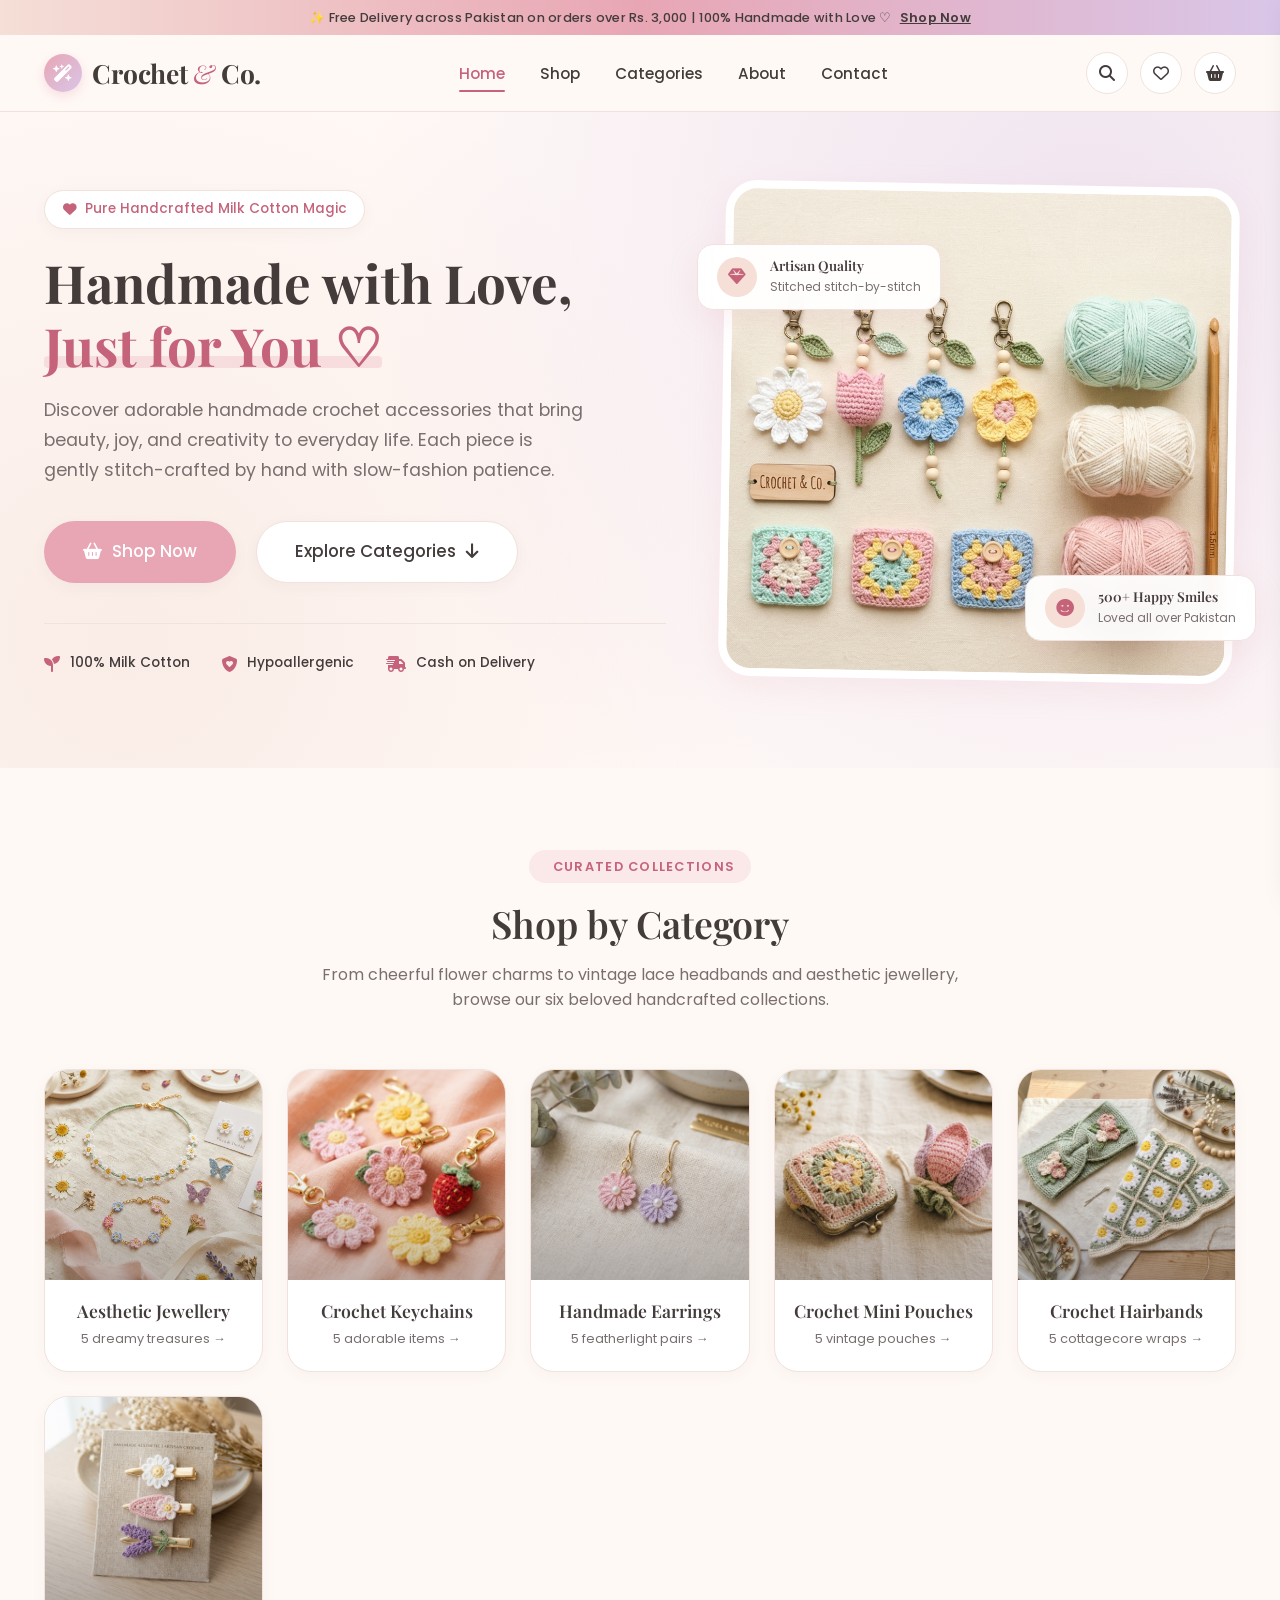
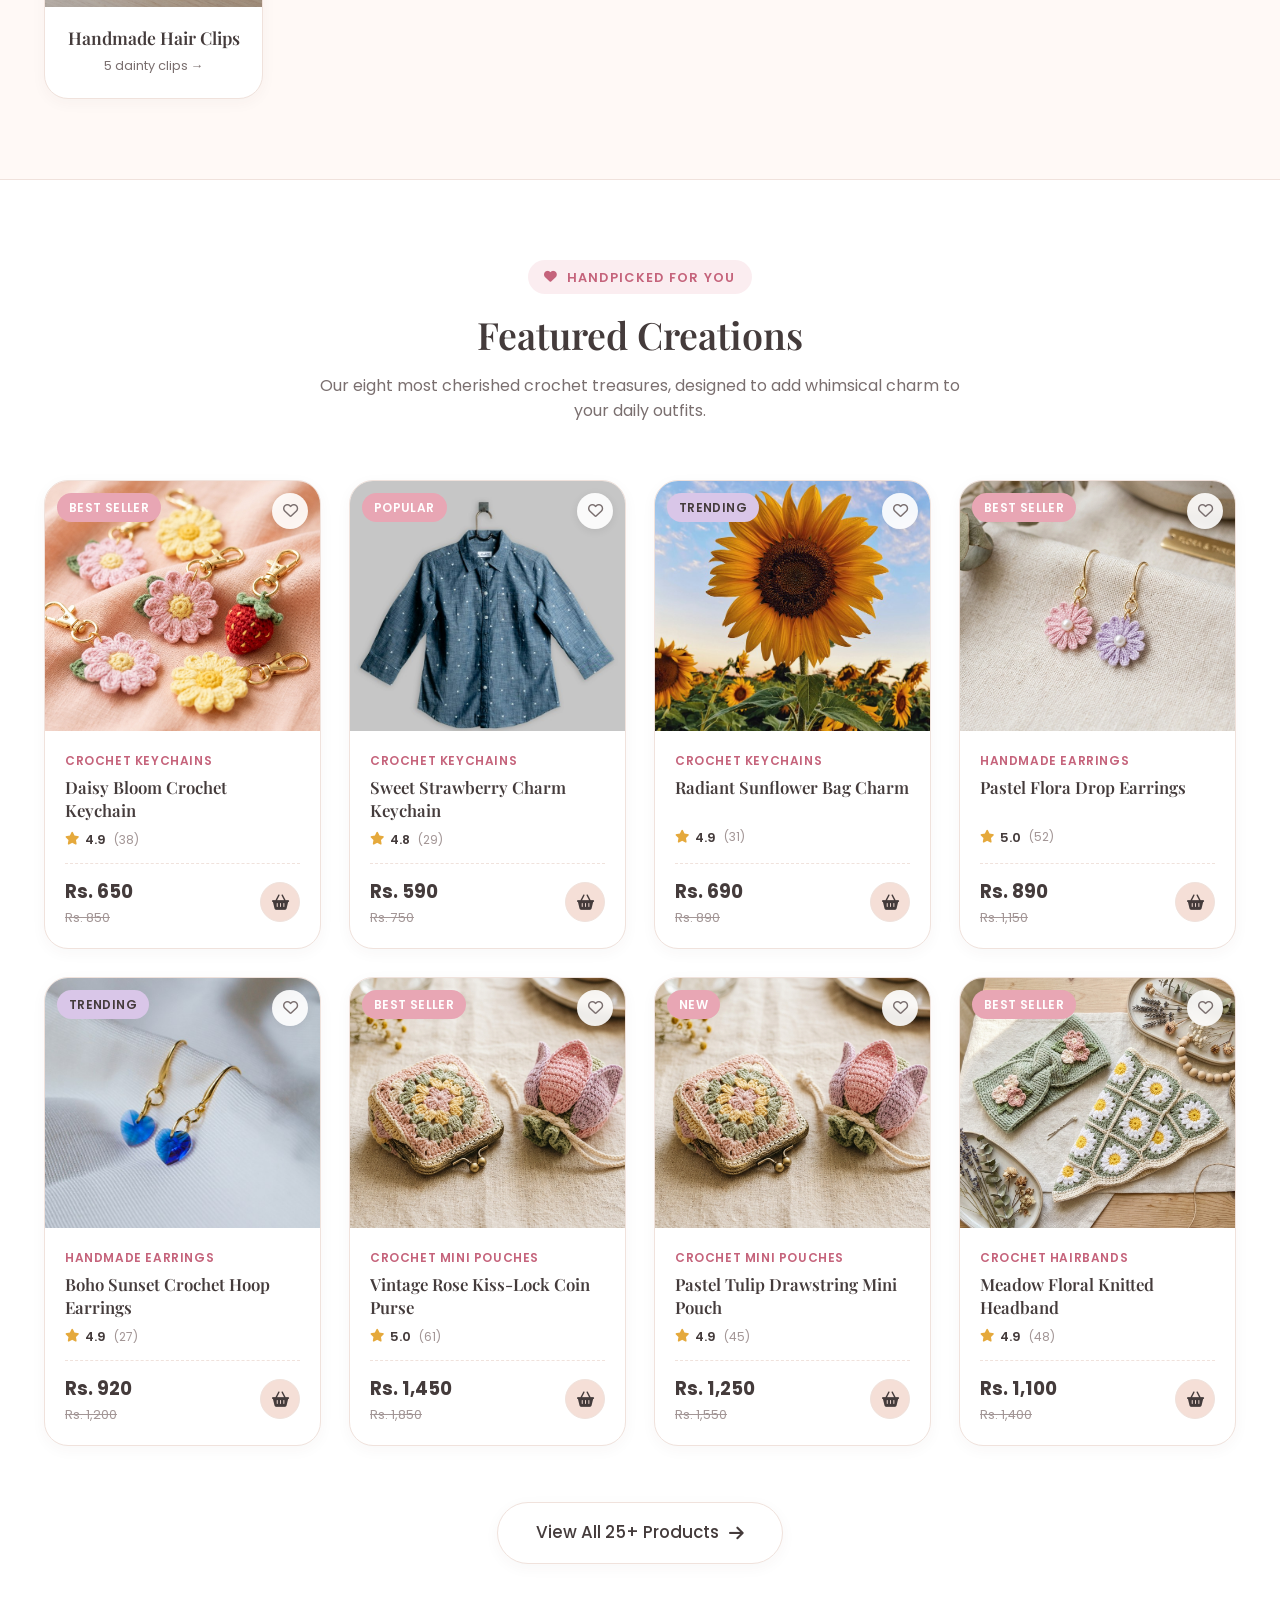
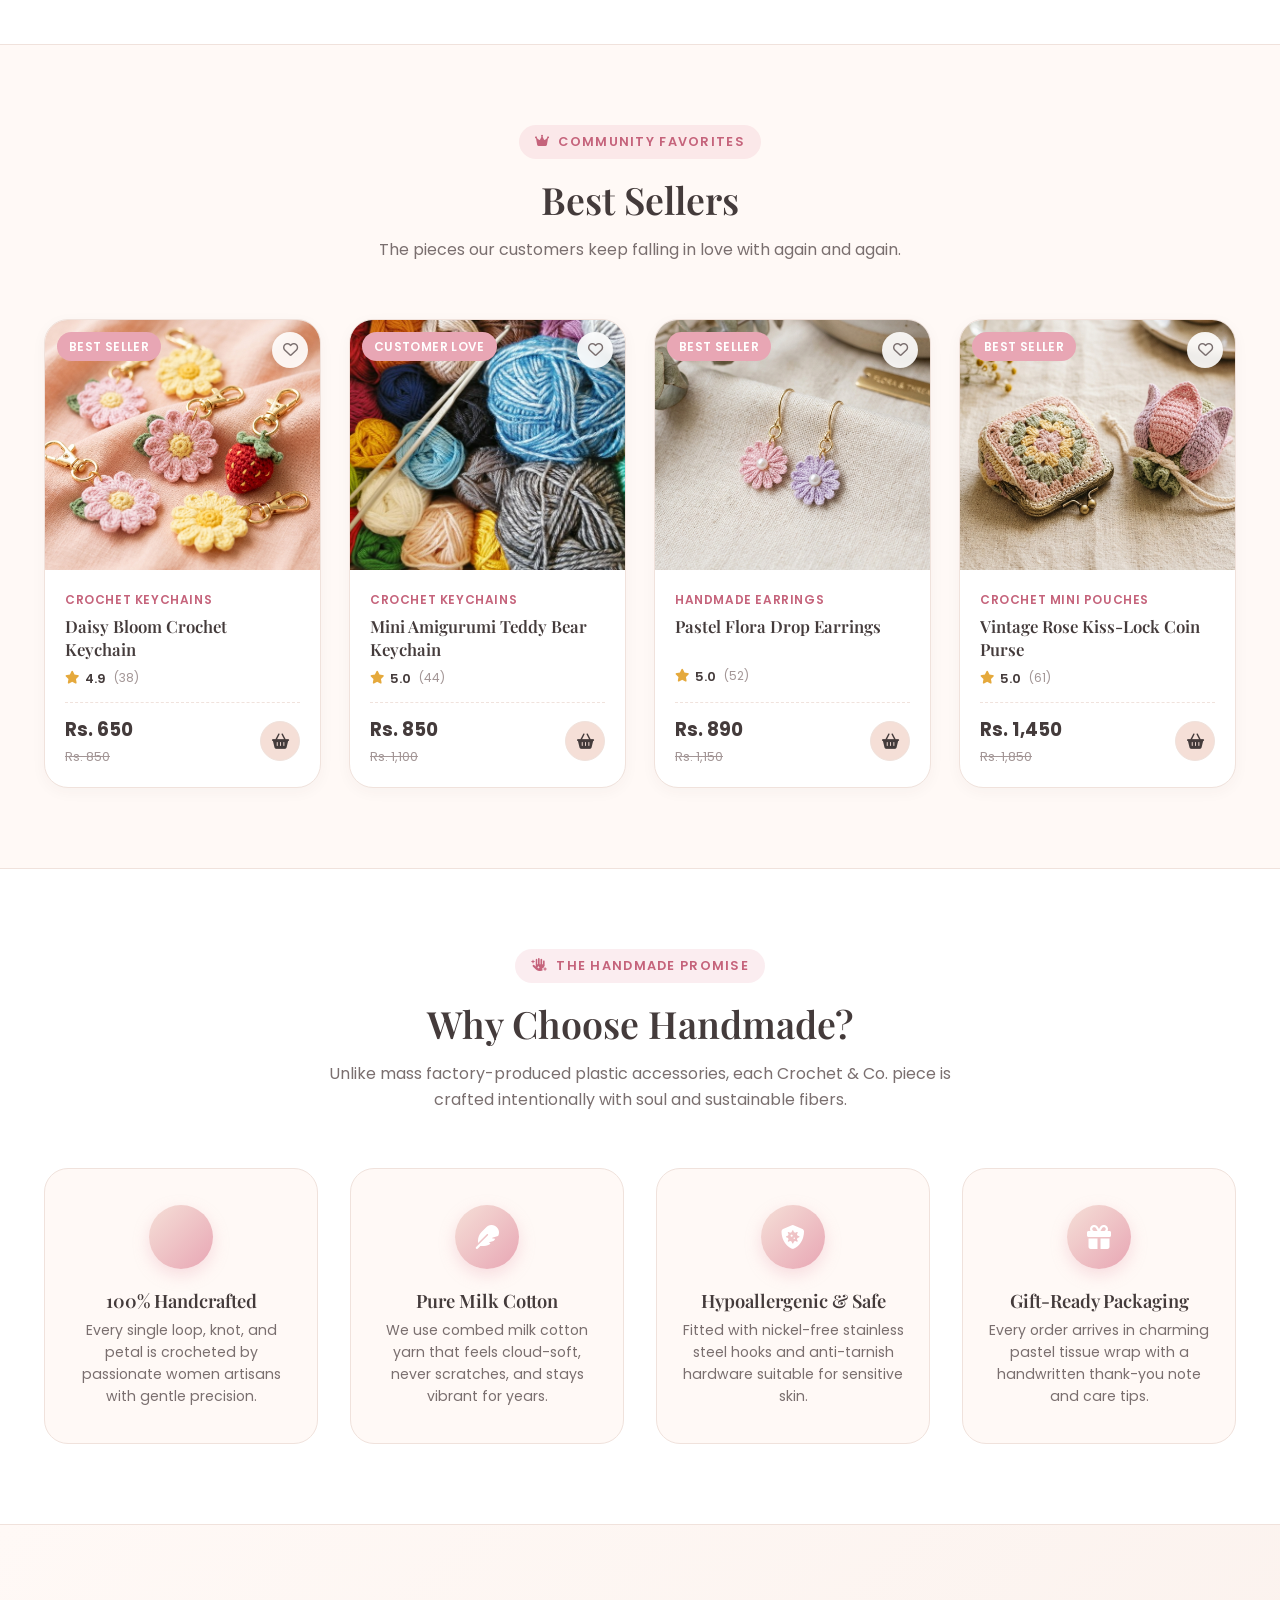
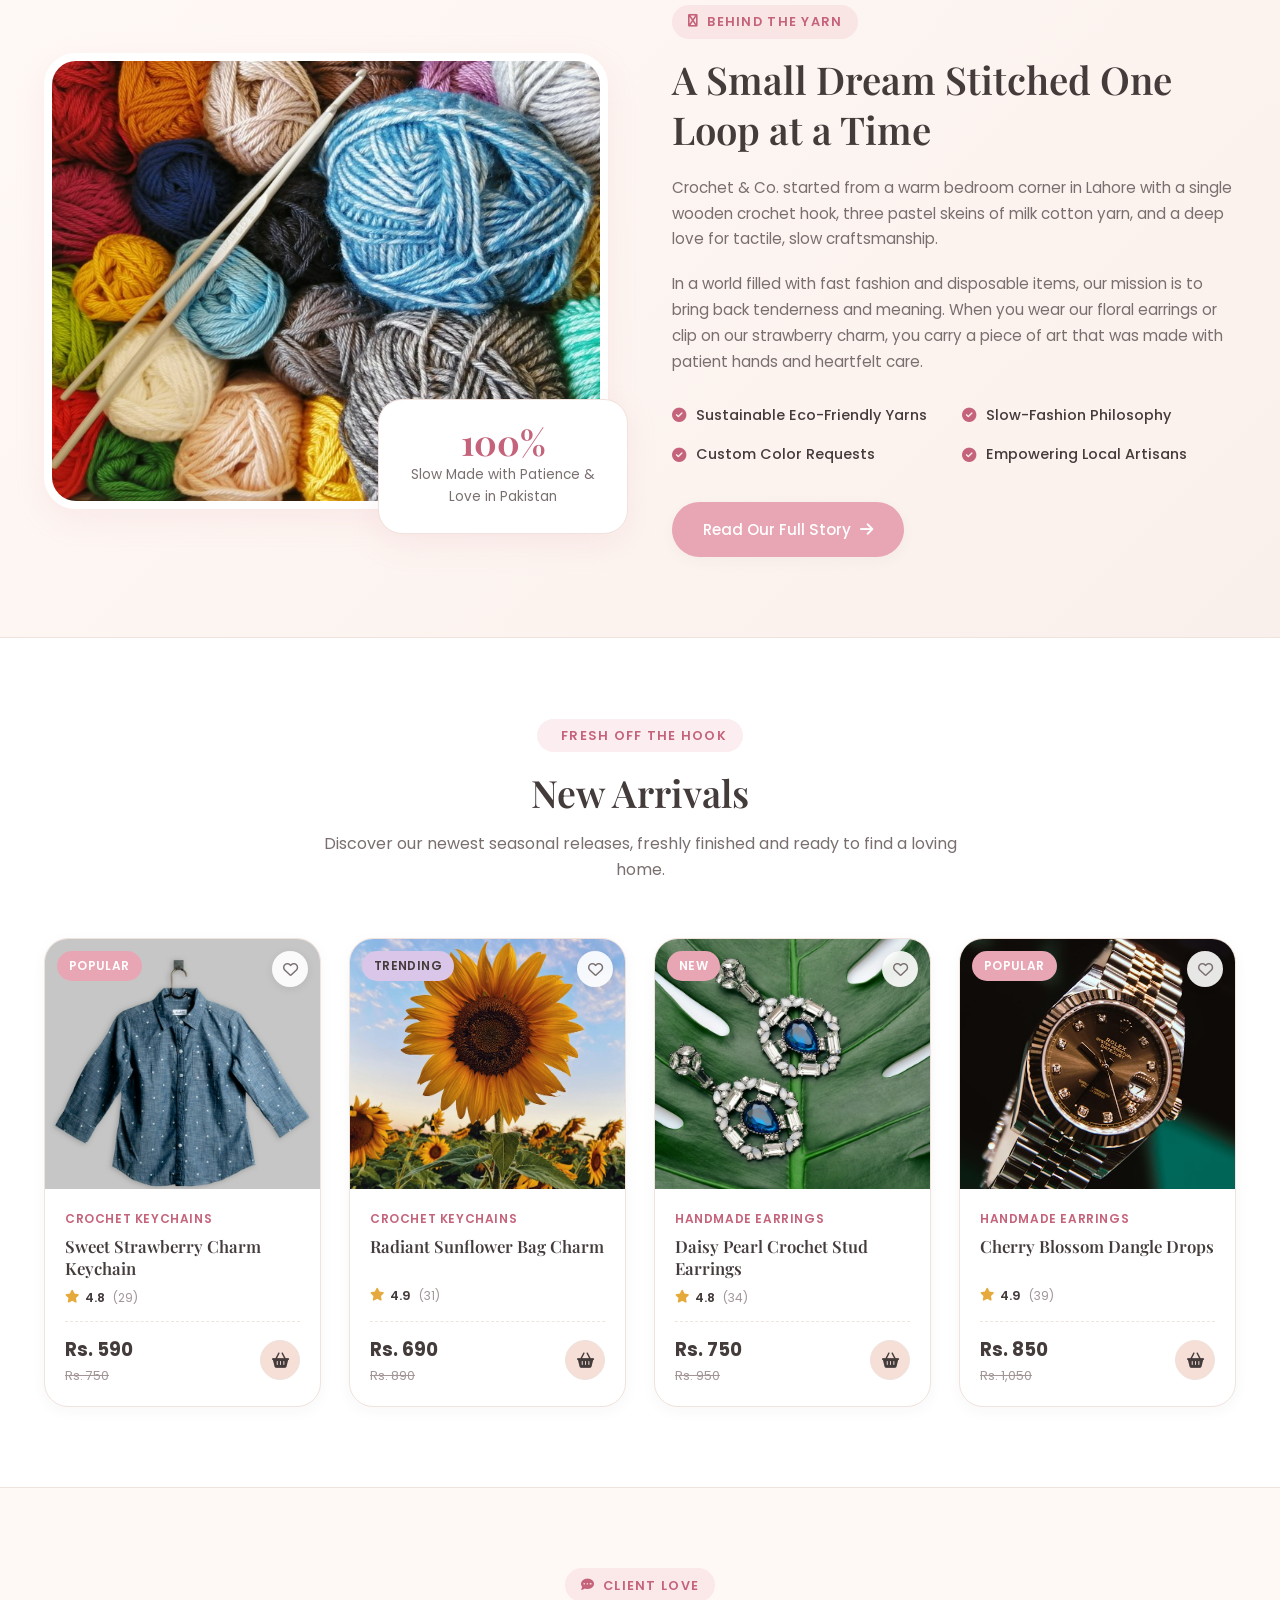
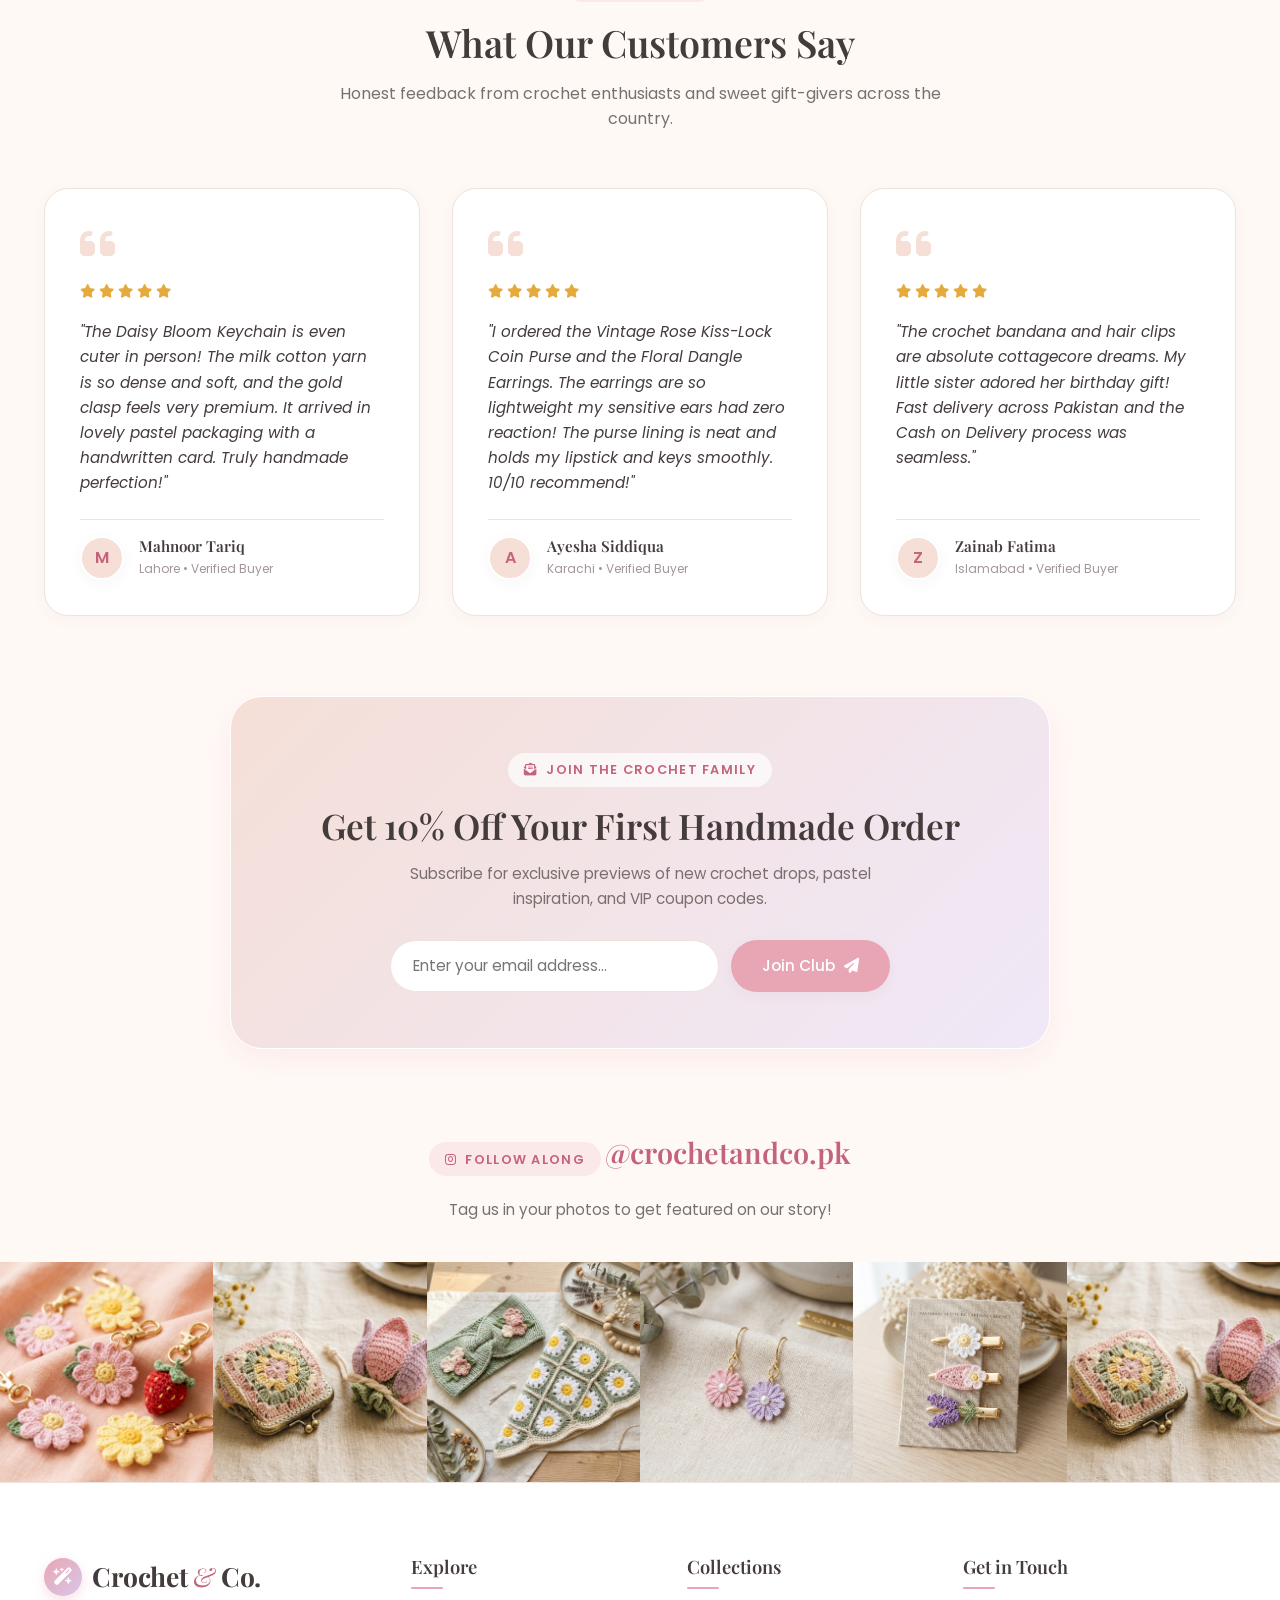
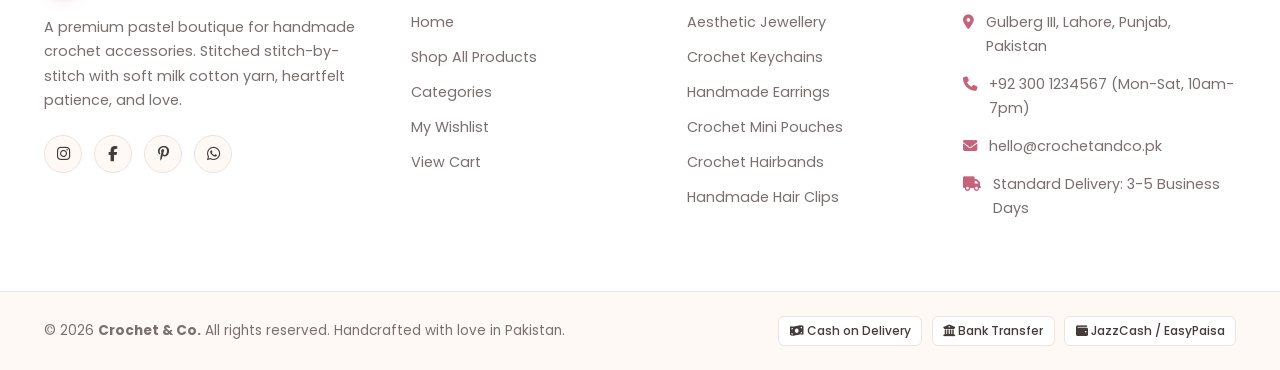
==== commit 01ffcbc8: "Add Aesthetic Jewellery collection with 5 new handcrafted pieces" ====
--- a/index.html
+++ b/index.html
@@ -170,12 +170,23 @@
         <span class="section-tag"><i class="fa-solid fa-sparkles"></i> Curated Collections</span>
         <h2 class="section-title">Shop by Category</h2>
         <p class="section-desc">
-          From cheerful flower charms to vintage lace headbands, browse our five beloved handcrafted collections.
+          From cheerful flower charms to vintage lace headbands and aesthetic jewellery, browse our six beloved handcrafted collections.
         </p>
       </div>
 
       <div class="categories-grid" id="home-categories-grid">
         <!-- Rendered with JavaScript & fallback markup -->
+        <a href="shop.html?category=jewellery" class="category-card">
+          <div class="category-thumb">
+            <img src="images/categories/category-jewellery.jpg" alt="Aesthetic Jewellery">
+            <div class="category-overlay"></div>
+          </div>
+          <div class="category-info">
+            <h3 class="category-title">Aesthetic Jewellery</h3>
+            <span class="category-count">5 dreamy treasures →</span>
+          </div>
+        </a>
+
         <a href="shop.html?category=keychains" class="category-card">
           <div class="category-thumb">
             <img src="images/categories/category-keychains.jpg" alt="Crochet Keychains">
@@ -548,6 +559,7 @@
         <div class="footer-col">
           <h4>Collections</h4>
           <div class="footer-links">
+            <a href="shop.html?category=jewellery">Aesthetic Jewellery</a>
             <a href="shop.html?category=keychains">Crochet Keychains</a>
             <a href="shop.html?category=earrings">Handmade Earrings</a>
             <a href="shop.html?category=pouches">Crochet Mini Pouches</a>
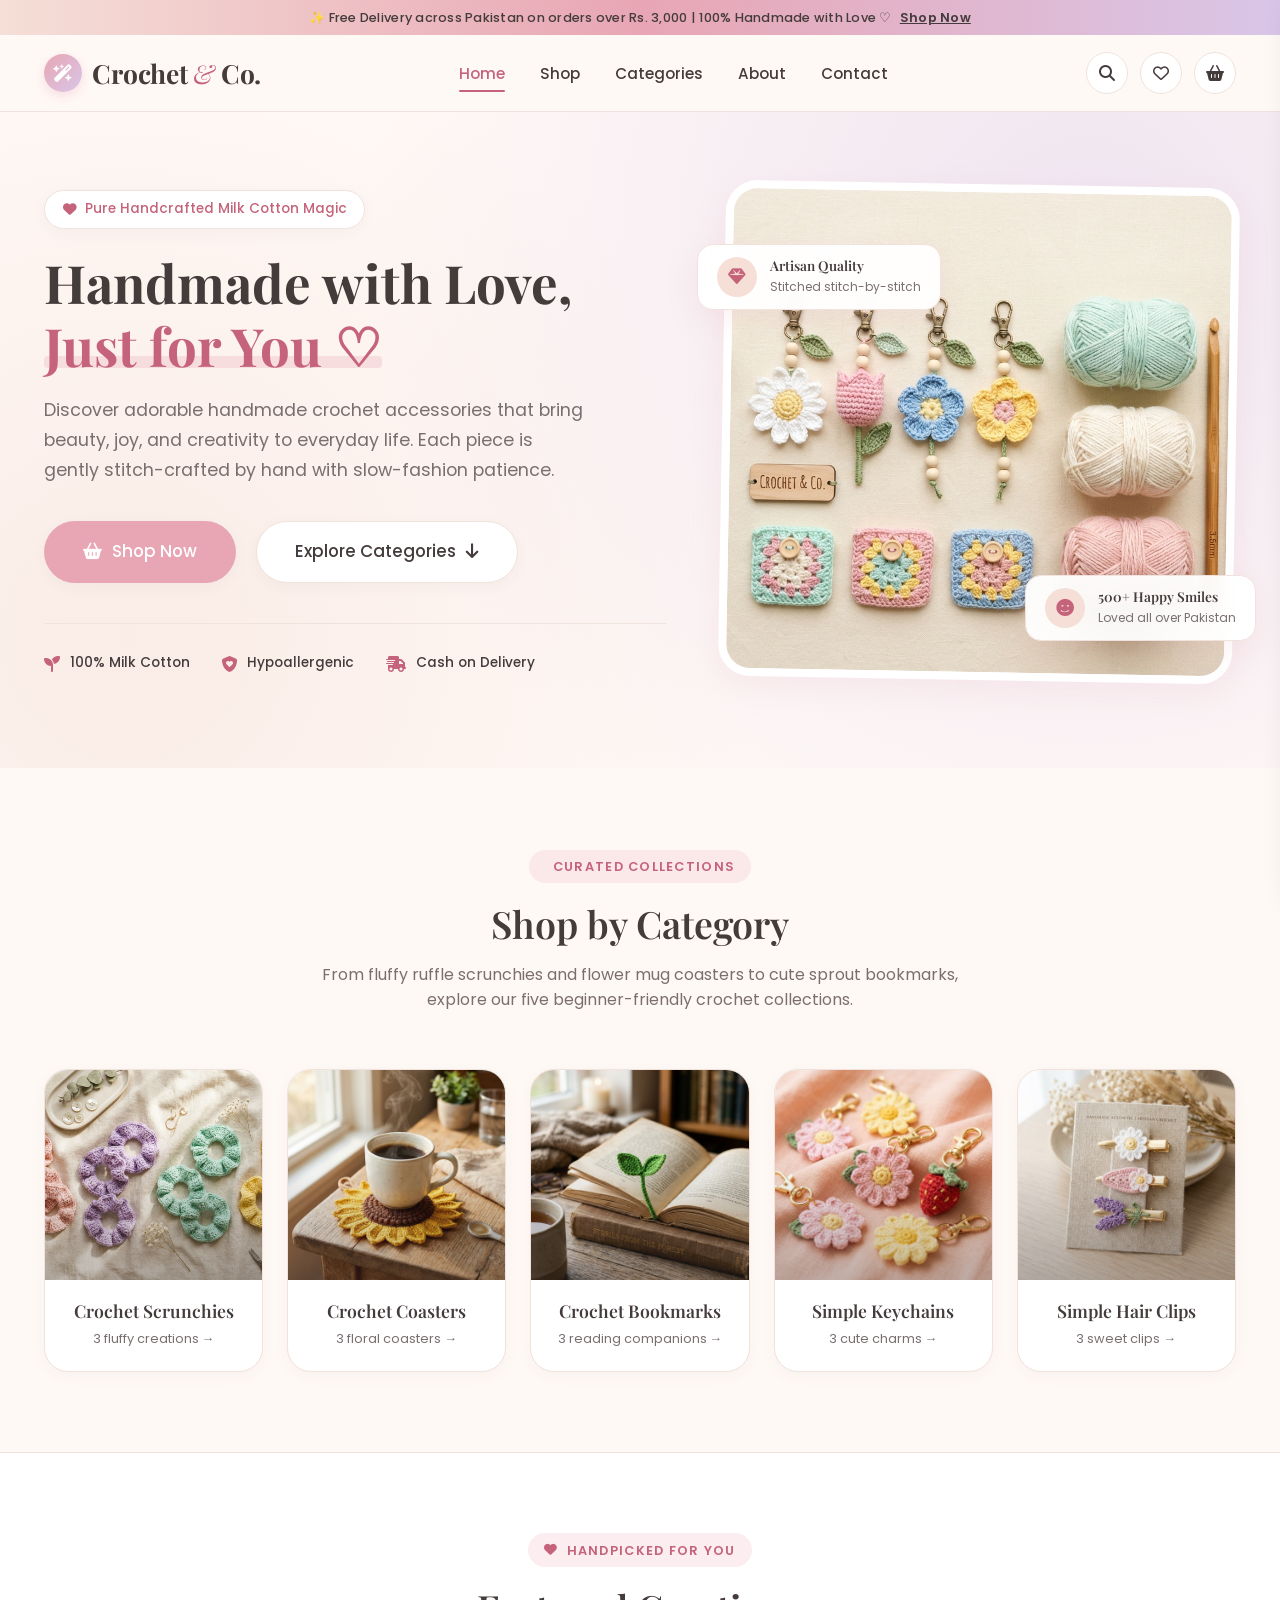
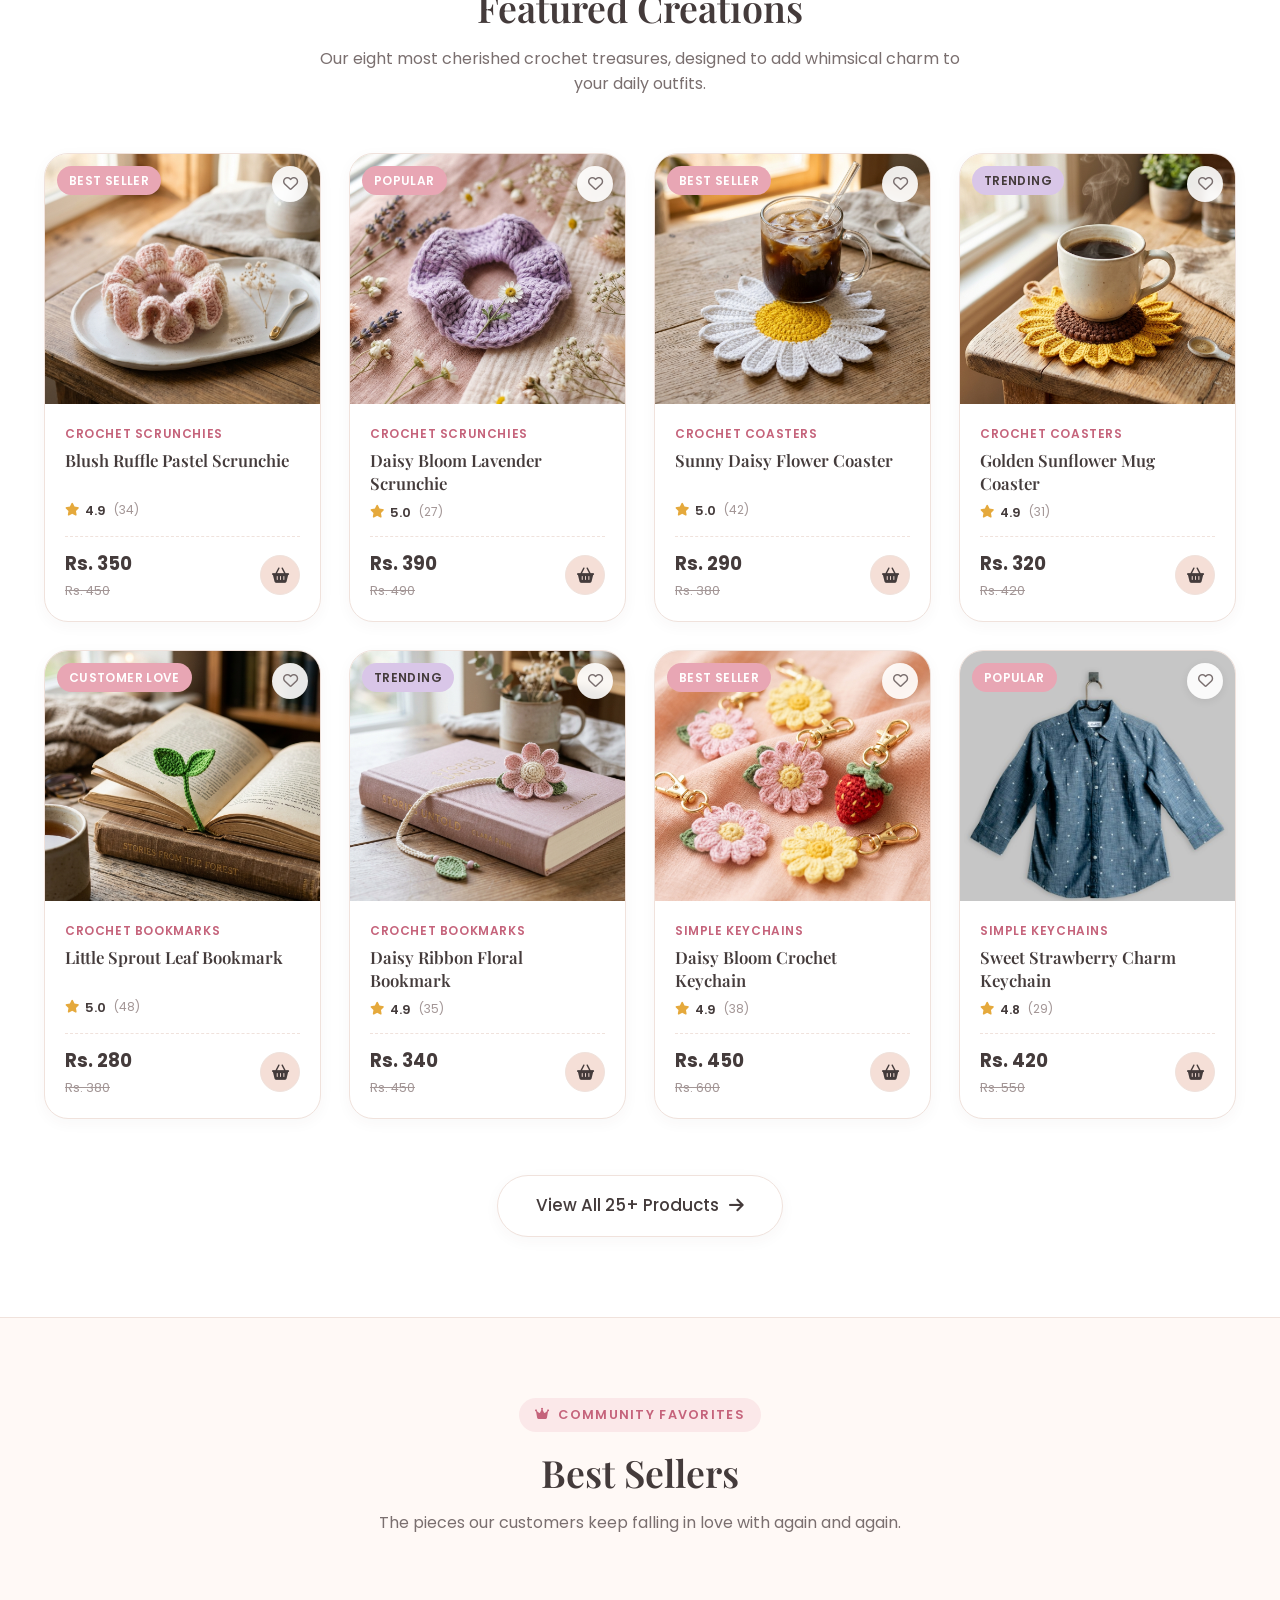
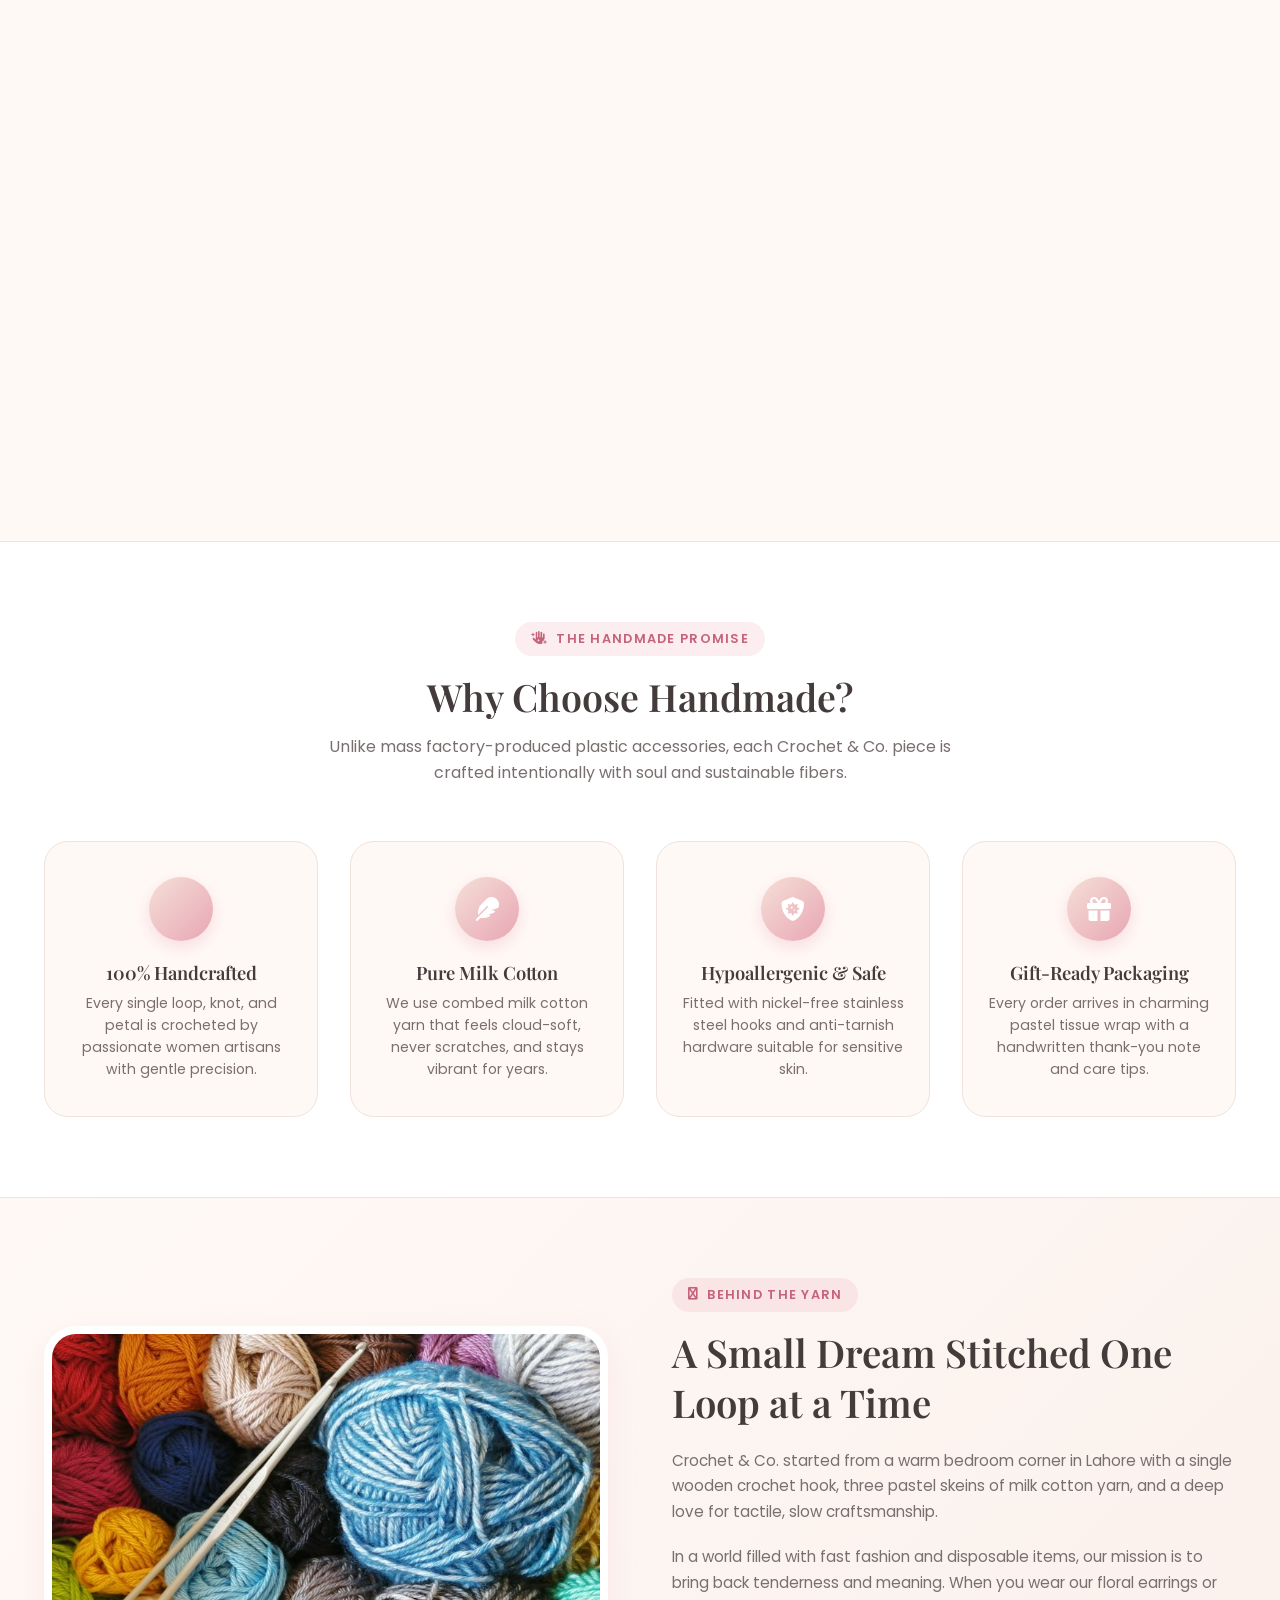
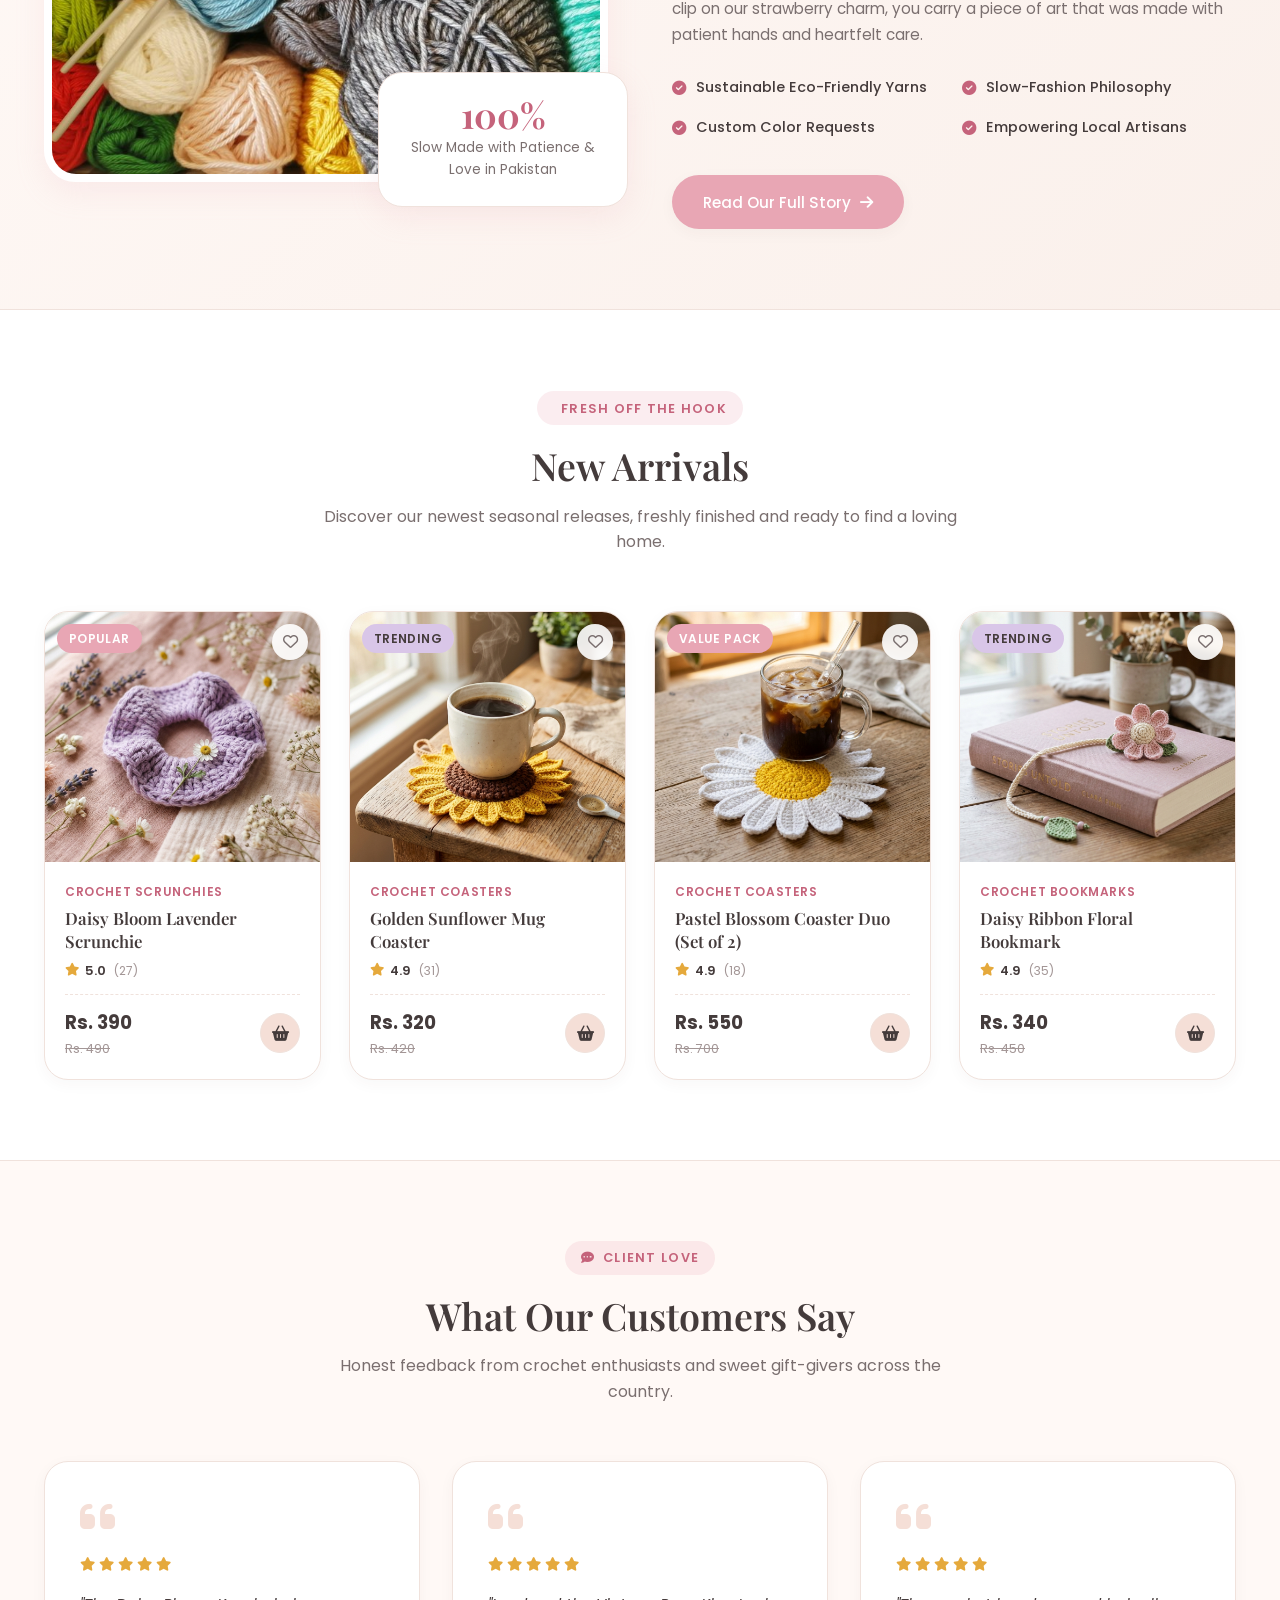
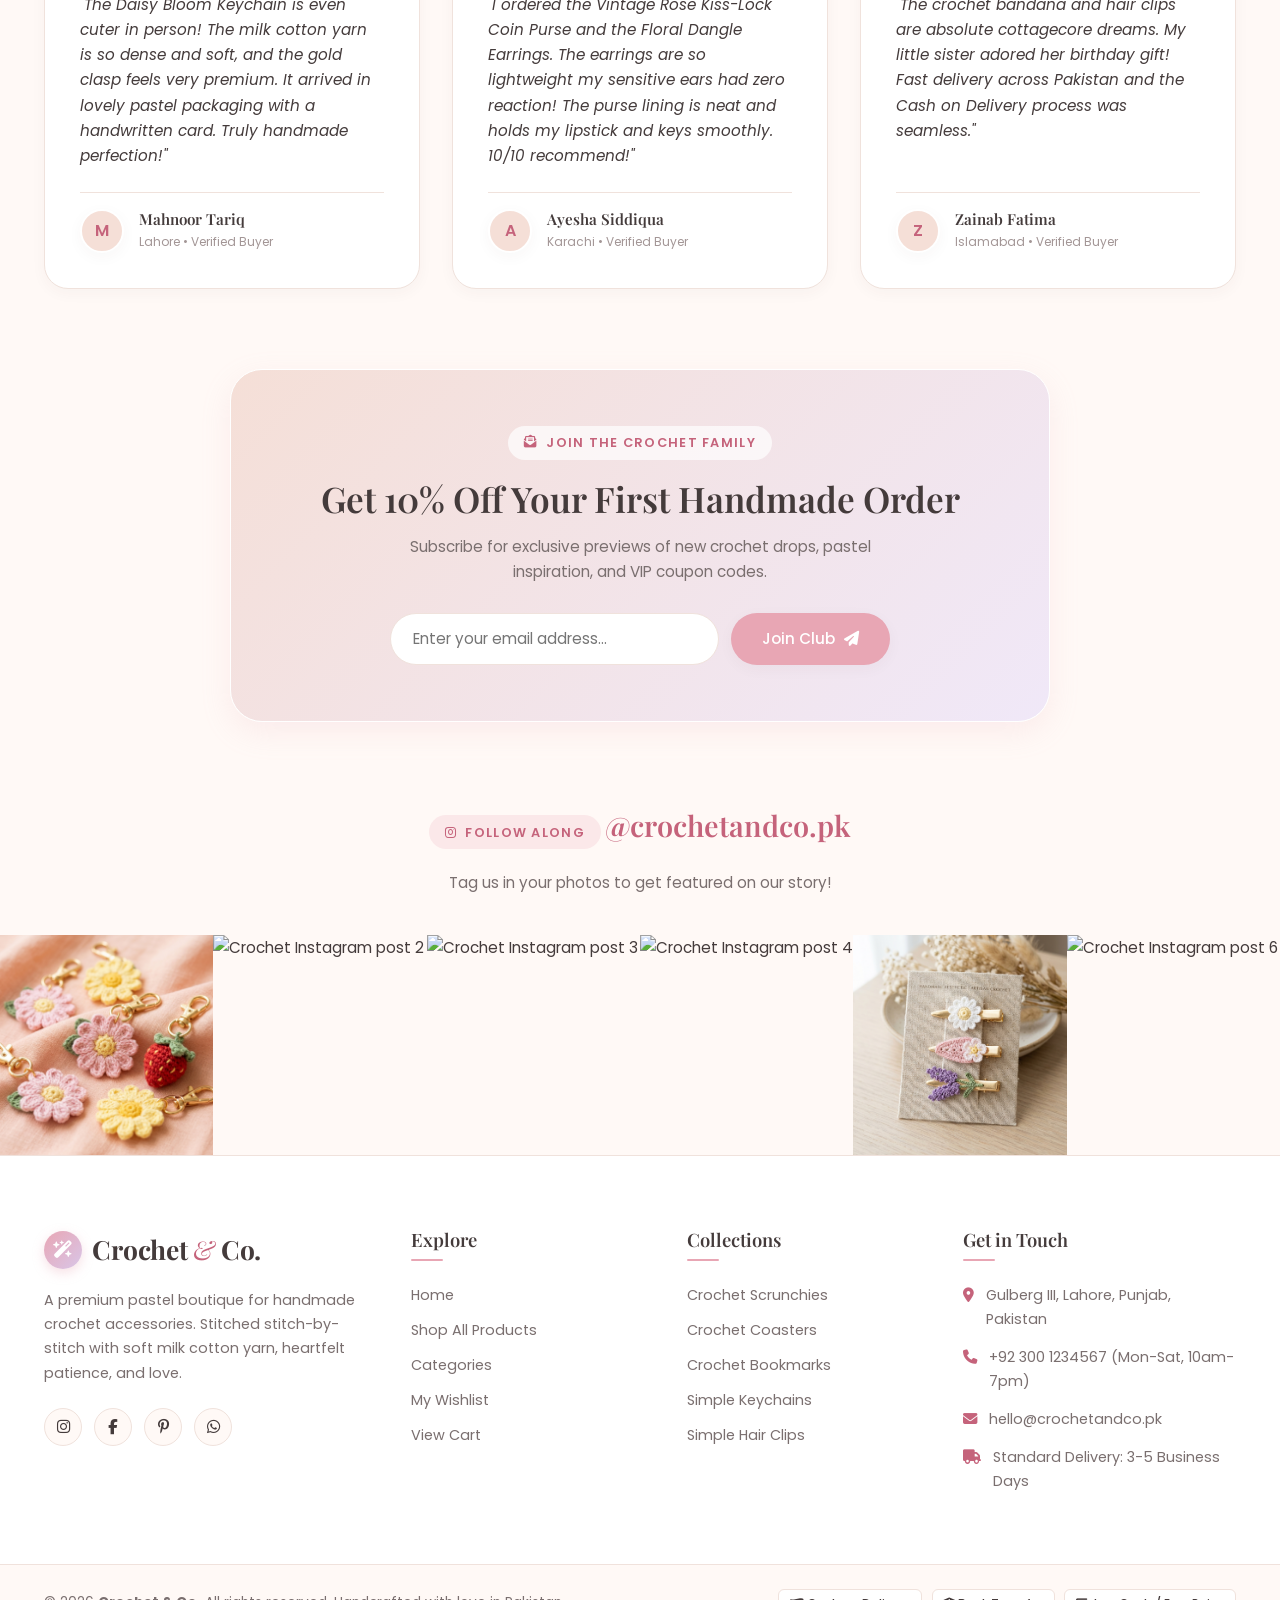
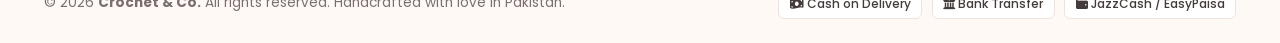
==== commit 0d7811a3: "Streamline store to easy crochet items: Scrunchies, Coasters, Bookmarks, Simple Keychains and Hair C" ====
--- a/index.html
+++ b/index.html
@@ -170,75 +170,68 @@
         <span class="section-tag"><i class="fa-solid fa-sparkles"></i> Curated Collections</span>
         <h2 class="section-title">Shop by Category</h2>
         <p class="section-desc">
-          From cheerful flower charms to vintage lace headbands and aesthetic jewellery, browse our six beloved handcrafted collections.
+          From fluffy ruffle scrunchies and flower mug coasters to cute sprout bookmarks, explore our five beginner-friendly crochet collections.
         </p>
       </div>
 
       <div class="categories-grid" id="home-categories-grid">
-        <!-- Rendered with JavaScript & fallback markup -->
-        <a href="shop.html?category=jewellery" class="category-card">
+        <!-- Category 1: Scrunchies -->
+        <a href="shop.html?category=scrunchies" class="category-card">
           <div class="category-thumb">
-            <img src="images/categories/category-jewellery.jpg" alt="Aesthetic Jewellery">
+            <img src="images/categories/category-scrunchies.jpg" alt="Crochet Scrunchies">
             <div class="category-overlay"></div>
           </div>
           <div class="category-info">
-            <h3 class="category-title">Aesthetic Jewellery</h3>
-            <span class="category-count">5 dreamy treasures →</span>
-          </div>
-        </a>
-
+            <h3 class="category-title">Crochet Scrunchies</h3>
+            <span class="category-count">3 fluffy creations →</span>
+          </div>
+        </a>
+
+        <!-- Category 2: Coasters -->
+        <a href="shop.html?category=coasters" class="category-card">
+          <div class="category-thumb">
+            <img src="images/categories/category-coasters.jpg" alt="Crochet Coasters">
+            <div class="category-overlay"></div>
+          </div>
+          <div class="category-info">
+            <h3 class="category-title">Crochet Coasters</h3>
+            <span class="category-count">3 floral coasters →</span>
+          </div>
+        </a>
+
+        <!-- Category 3: Bookmarks -->
+        <a href="shop.html?category=bookmarks" class="category-card">
+          <div class="category-thumb">
+            <img src="images/categories/category-bookmarks.jpg" alt="Crochet Bookmarks">
+            <div class="category-overlay"></div>
+          </div>
+          <div class="category-info">
+            <h3 class="category-title">Crochet Bookmarks</h3>
+            <span class="category-count">3 reading companions →</span>
+          </div>
+        </a>
+
+        <!-- Category 4: Keychains -->
         <a href="shop.html?category=keychains" class="category-card">
           <div class="category-thumb">
-            <img src="images/categories/category-keychains.jpg" alt="Crochet Keychains">
+            <img src="images/categories/category-keychains.jpg" alt="Simple Keychains">
             <div class="category-overlay"></div>
           </div>
           <div class="category-info">
-            <h3 class="category-title">Crochet Keychains</h3>
-            <span class="category-count">5 adorable items →</span>
-          </div>
-        </a>
-
-        <a href="shop.html?category=earrings" class="category-card">
-          <div class="category-thumb">
-            <img src="images/categories/category-earrings.jpg" alt="Handmade Earrings">
-            <div class="category-overlay"></div>
-          </div>
-          <div class="category-info">
-            <h3 class="category-title">Handmade Earrings</h3>
-            <span class="category-count">5 featherlight pairs →</span>
-          </div>
-        </a>
-
-        <a href="shop.html?category=pouches" class="category-card">
-          <div class="category-thumb">
-            <img src="images/categories/category-pouches.jpg" alt="Crochet Mini Pouches">
-            <div class="category-overlay"></div>
-          </div>
-          <div class="category-info">
-            <h3 class="category-title">Crochet Mini Pouches</h3>
-            <span class="category-count">5 vintage pouches →</span>
-          </div>
-        </a>
-
-        <a href="shop.html?category=hairbands" class="category-card">
-          <div class="category-thumb">
-            <img src="images/categories/category-hairbands.jpg" alt="Crochet Hairbands">
-            <div class="category-overlay"></div>
-          </div>
-          <div class="category-info">
-            <h3 class="category-title">Crochet Hairbands</h3>
-            <span class="category-count">5 cottagecore wraps →</span>
-          </div>
-        </a>
-
+            <h3 class="category-title">Simple Keychains</h3>
+            <span class="category-count">3 cute charms →</span>
+          </div>
+        </a>
+
+        <!-- Category 5: Hair Clips -->
         <a href="shop.html?category=hair-clips" class="category-card">
           <div class="category-thumb">
-            <img src="images/categories/category-hairclips.jpg" alt="Handmade Hair Clips">
+            <img src="images/categories/category-hairclips.jpg" alt="Simple Hair Clips">
             <div class="category-overlay"></div>
           </div>
           <div class="category-info">
-            <h3 class="category-title">Handmade Hair Clips</h3>
-            <span class="category-count">5 dainty clips →</span>
+            <h3 class="category-title">Simple Hair Clips</h3>
+            <span class="category-count">3 sweet clips →</span>
           </div>
         </a>
       </div>
@@ -559,12 +552,11 @@
         <div class="footer-col">
           <h4>Collections</h4>
           <div class="footer-links">
-            <a href="shop.html?category=jewellery">Aesthetic Jewellery</a>
-            <a href="shop.html?category=keychains">Crochet Keychains</a>
-            <a href="shop.html?category=earrings">Handmade Earrings</a>
-            <a href="shop.html?category=pouches">Crochet Mini Pouches</a>
-            <a href="shop.html?category=hairbands">Crochet Hairbands</a>
-            <a href="shop.html?category=hair-clips">Handmade Hair Clips</a>
+            <a href="shop.html?category=scrunchies">Crochet Scrunchies</a>
+            <a href="shop.html?category=coasters">Crochet Coasters</a>
+            <a href="shop.html?category=bookmarks">Crochet Bookmarks</a>
+            <a href="shop.html?category=keychains">Simple Keychains</a>
+            <a href="shop.html?category=hair-clips">Simple Hair Clips</a>
           </div>
         </div>
 
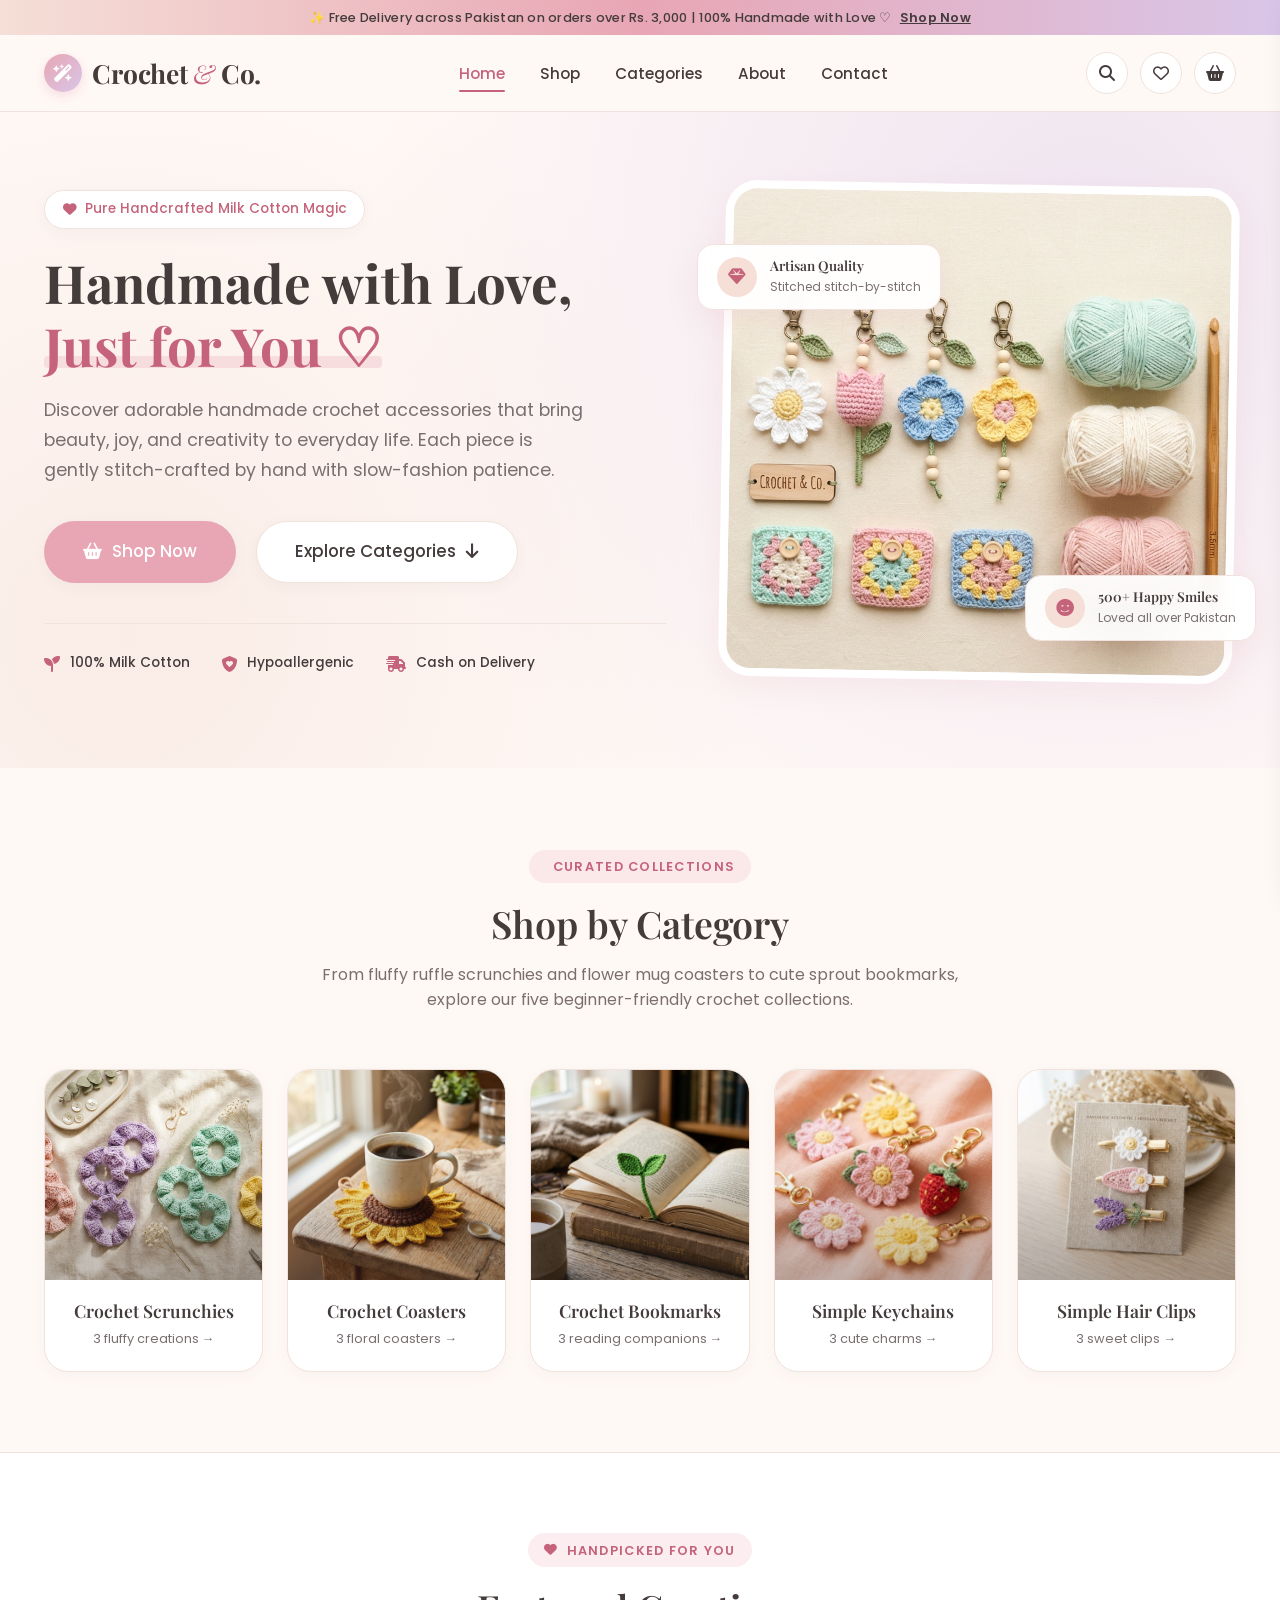
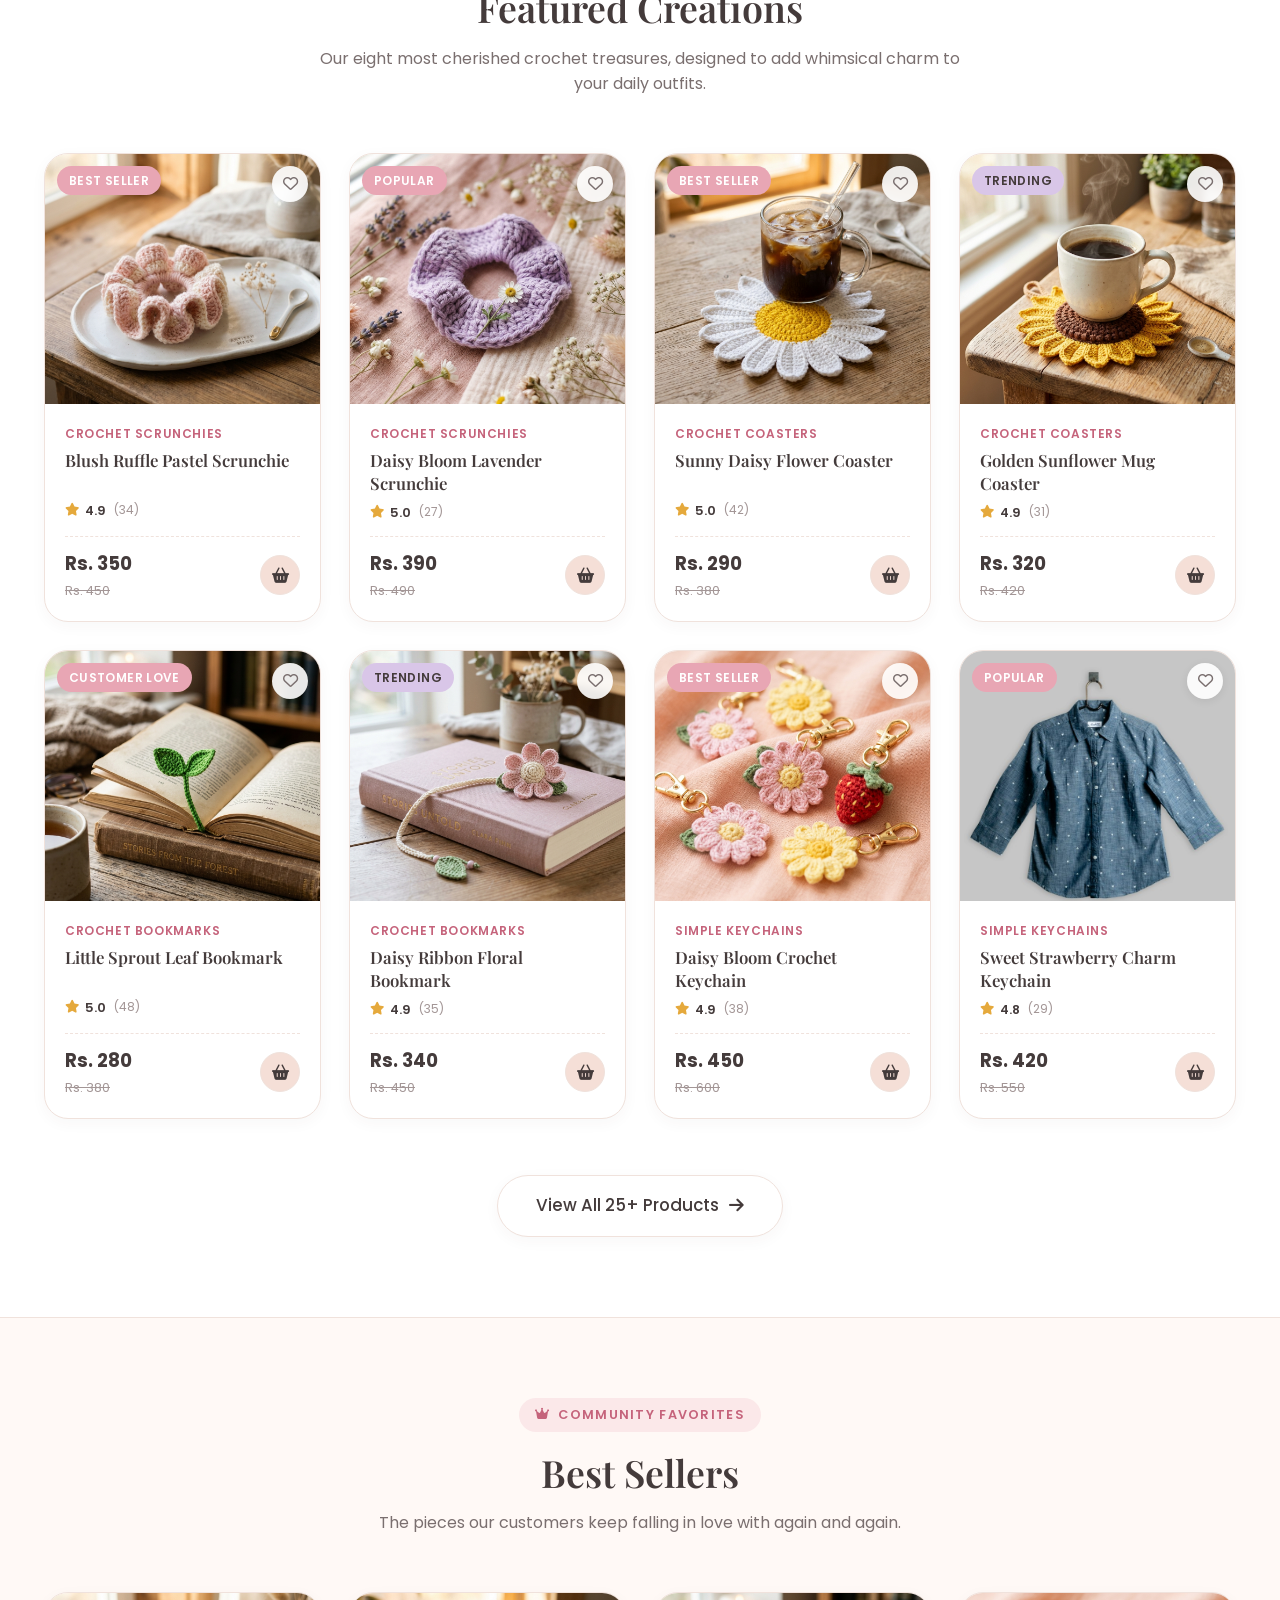
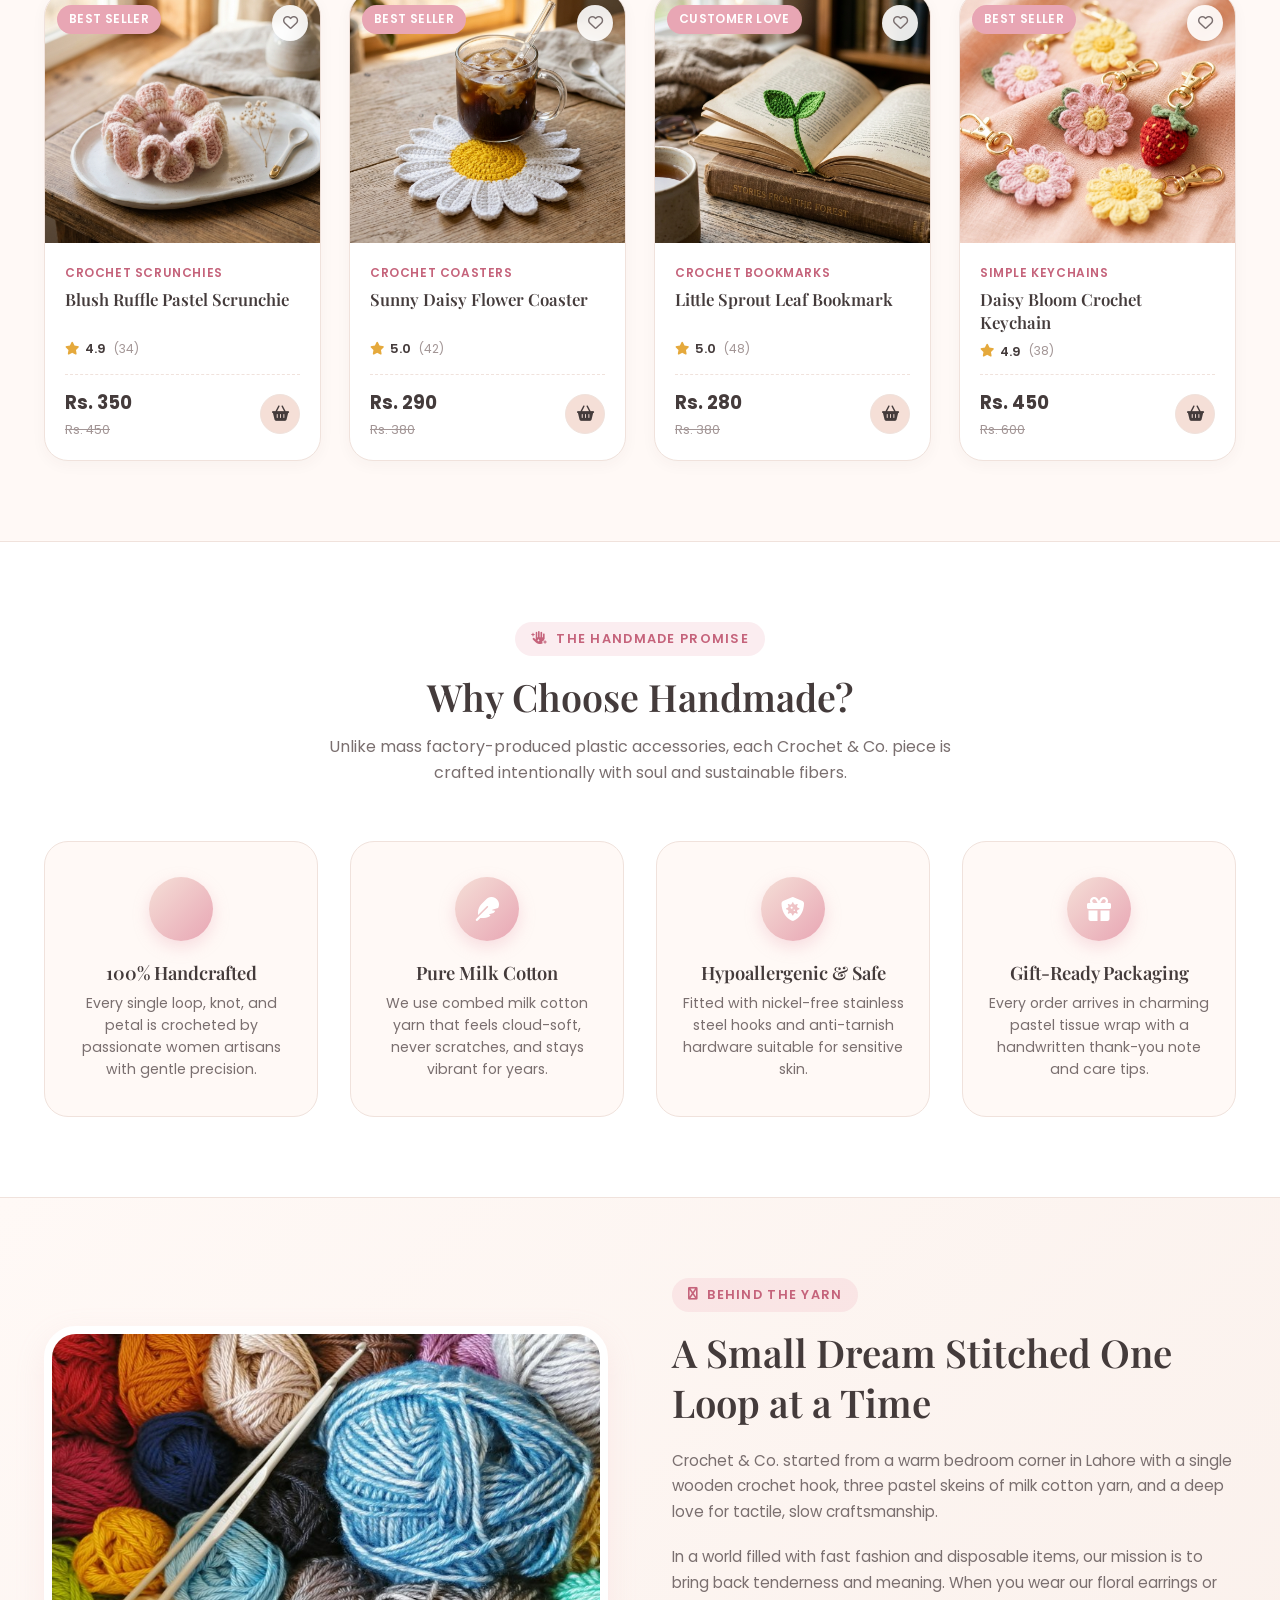
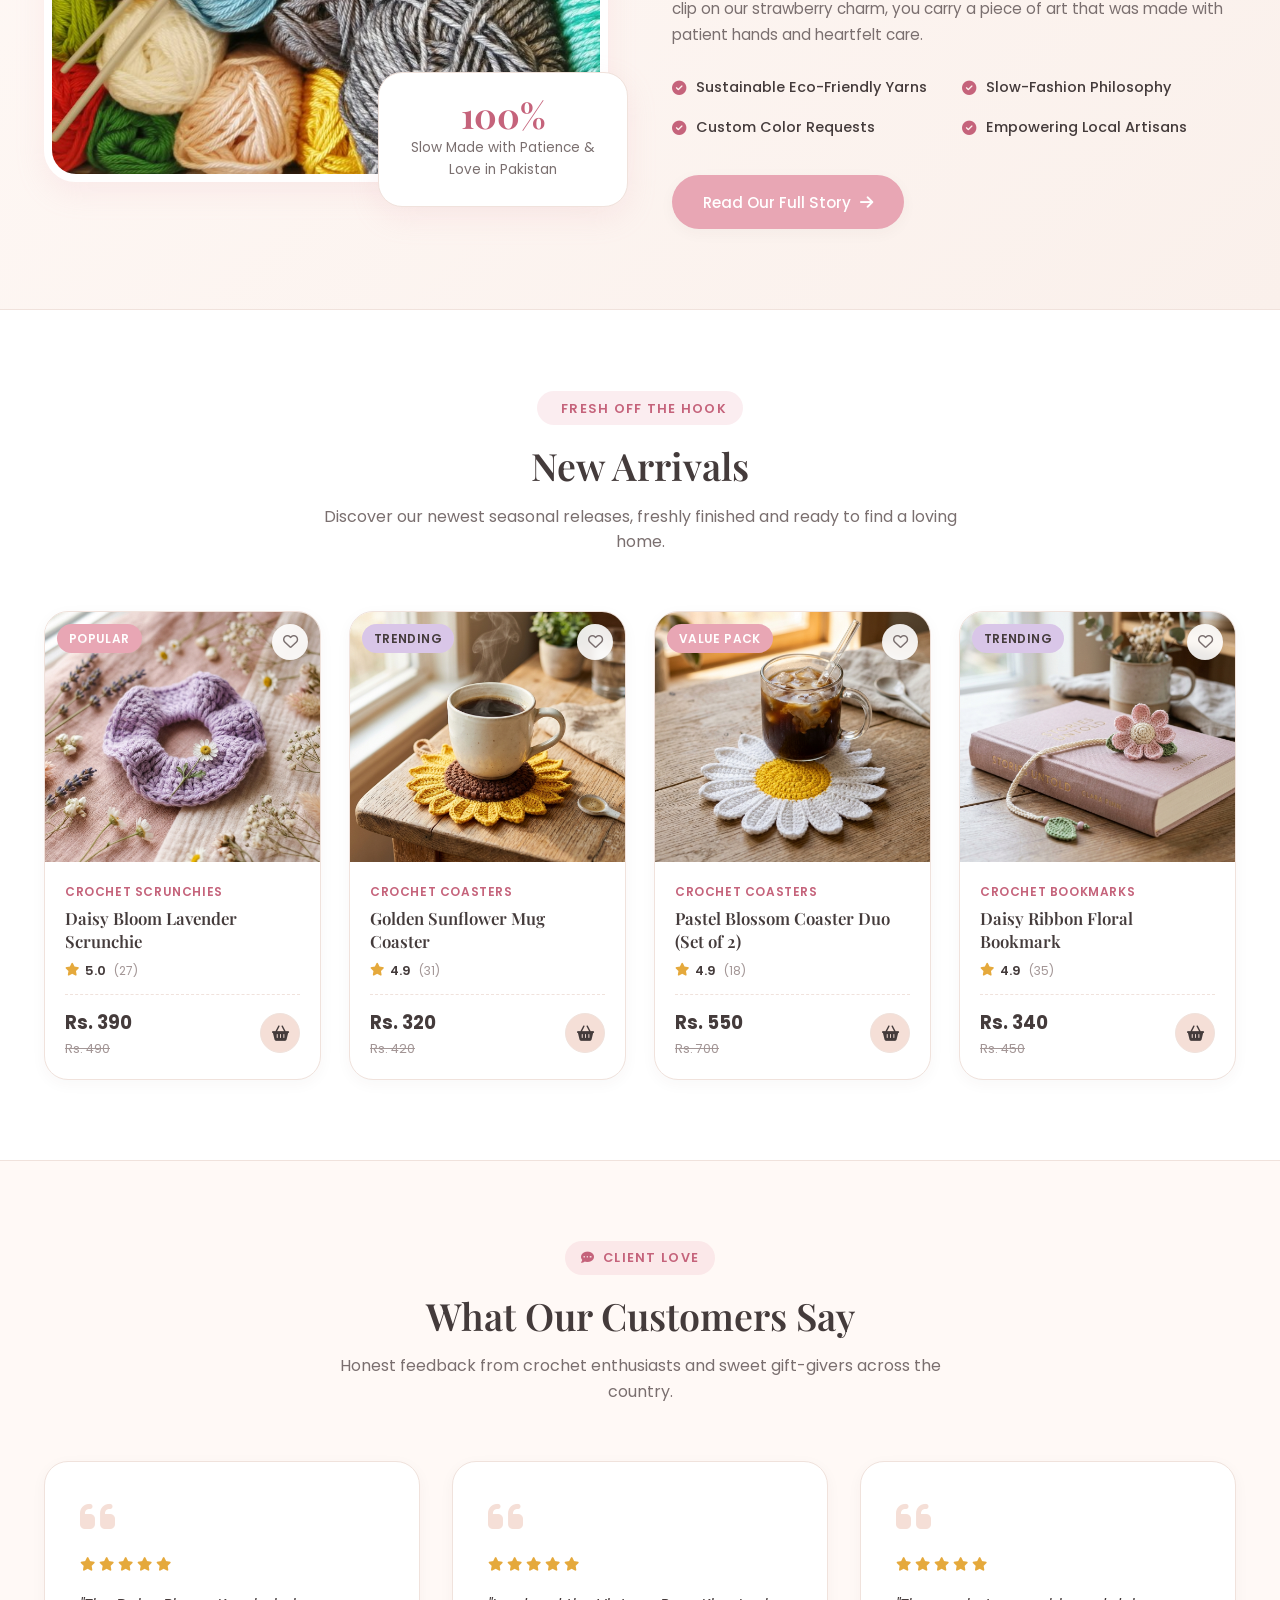
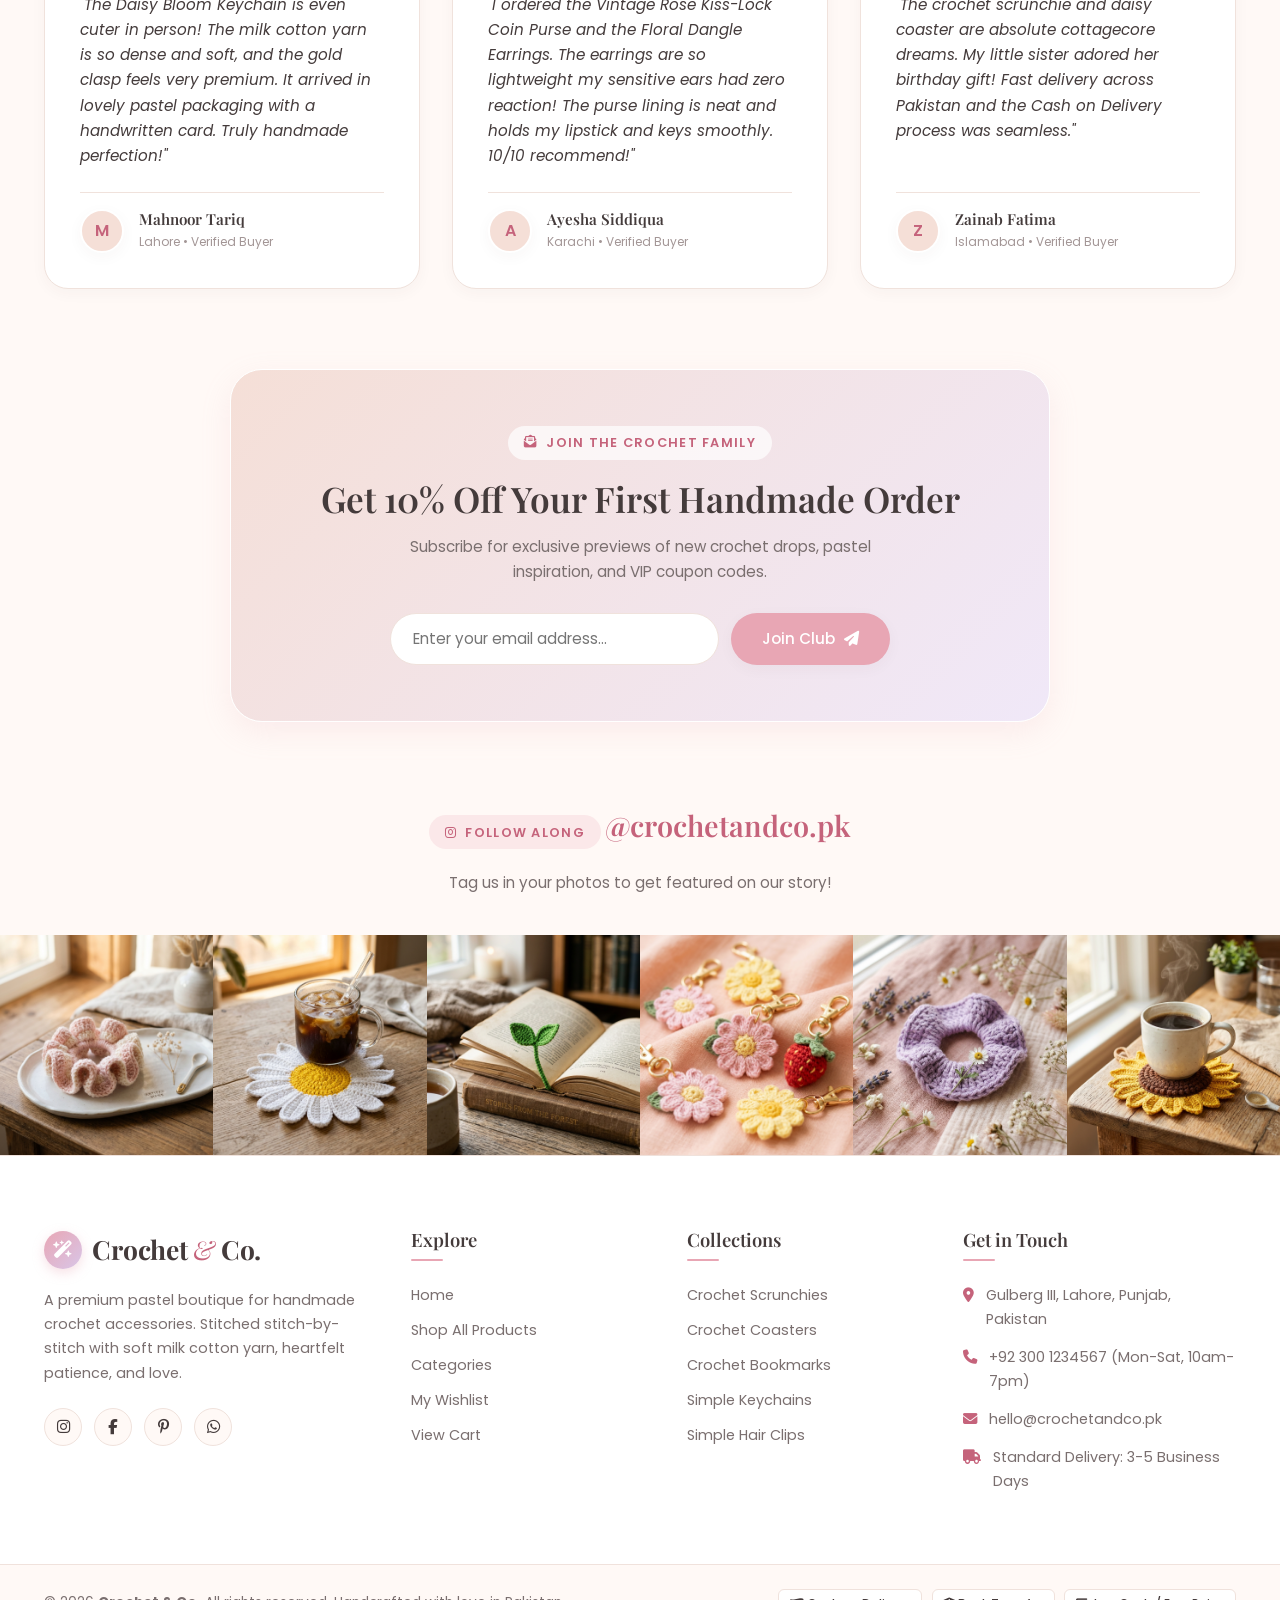
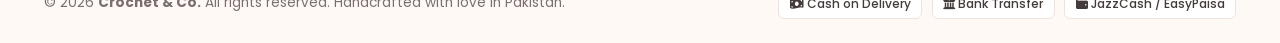
==== commit 1508a390: "Remove shirt photo from Instagram gallery and replace with easy crochet items" ====
--- a/index.html
+++ b/index.html
@@ -445,7 +445,7 @@
             <i class="fa-solid fa-star"></i>
           </div>
           <p class="review-text">
-            "The crochet bandana and hair clips are absolute cottagecore dreams. My little sister adored her birthday gift! Fast delivery across Pakistan and the Cash on Delivery process was seamless."
+            "The crochet scrunchie and daisy coaster are absolute cottagecore dreams. My little sister adored her birthday gift! Fast delivery across Pakistan and the Cash on Delivery process was seamless."
           </p>
           <div class="reviewer-meta">
             <div class="reviewer-avatar">Z</div>
@@ -489,27 +489,27 @@
 
     <div class="instagram-grid">
       <div class="instagram-item">
-        <img src="images/product-images/keychain-daisy.jpg" alt="Crochet Instagram post 1">
+        <img src="images/product-images/scrunchie-pastel-ruffle.jpg" alt="Pastel Ruffle Crochet Scrunchie">
         <div class="instagram-overlay"><i class="fa-solid fa-heart"></i></div>
       </div>
       <div class="instagram-item">
-        <img src="images/product-images/pouch-granny-square.jpg" alt="Crochet Instagram post 2">
+        <img src="images/product-images/coaster-daisy-flower.jpg" alt="Daisy Flower Crochet Coaster">
         <div class="instagram-overlay"><i class="fa-solid fa-heart"></i></div>
       </div>
       <div class="instagram-item">
-        <img src="images/product-images/hairband-sage-floral.jpg" alt="Crochet Instagram post 3">
+        <img src="images/product-images/bookmark-little-sprout.jpg" alt="Little Sprout Leaf Bookmark">
         <div class="instagram-overlay"><i class="fa-solid fa-heart"></i></div>
       </div>
       <div class="instagram-item">
-        <img src="images/product-images/earrings-floral.jpg" alt="Crochet Instagram post 4">
+        <img src="images/product-images/keychain-daisy.jpg" alt="Daisy Bloom Keychain">
         <div class="instagram-overlay"><i class="fa-solid fa-heart"></i></div>
       </div>
       <div class="instagram-item">
-        <img src="images/product-images/hairclips-floral-set.jpg" alt="Crochet Instagram post 5">
+        <img src="images/product-images/scrunchie-daisy-flower.jpg" alt="Lavender Daisy Scrunchie">
         <div class="instagram-overlay"><i class="fa-solid fa-heart"></i></div>
       </div>
       <div class="instagram-item">
-        <img src="images/product-images/pouch-tulip.jpg" alt="Crochet Instagram post 6">
+        <img src="images/product-images/coaster-sunflower-mug.jpg" alt="Sunflower Mug Coaster">
         <div class="instagram-overlay"><i class="fa-solid fa-heart"></i></div>
       </div>
     </div>
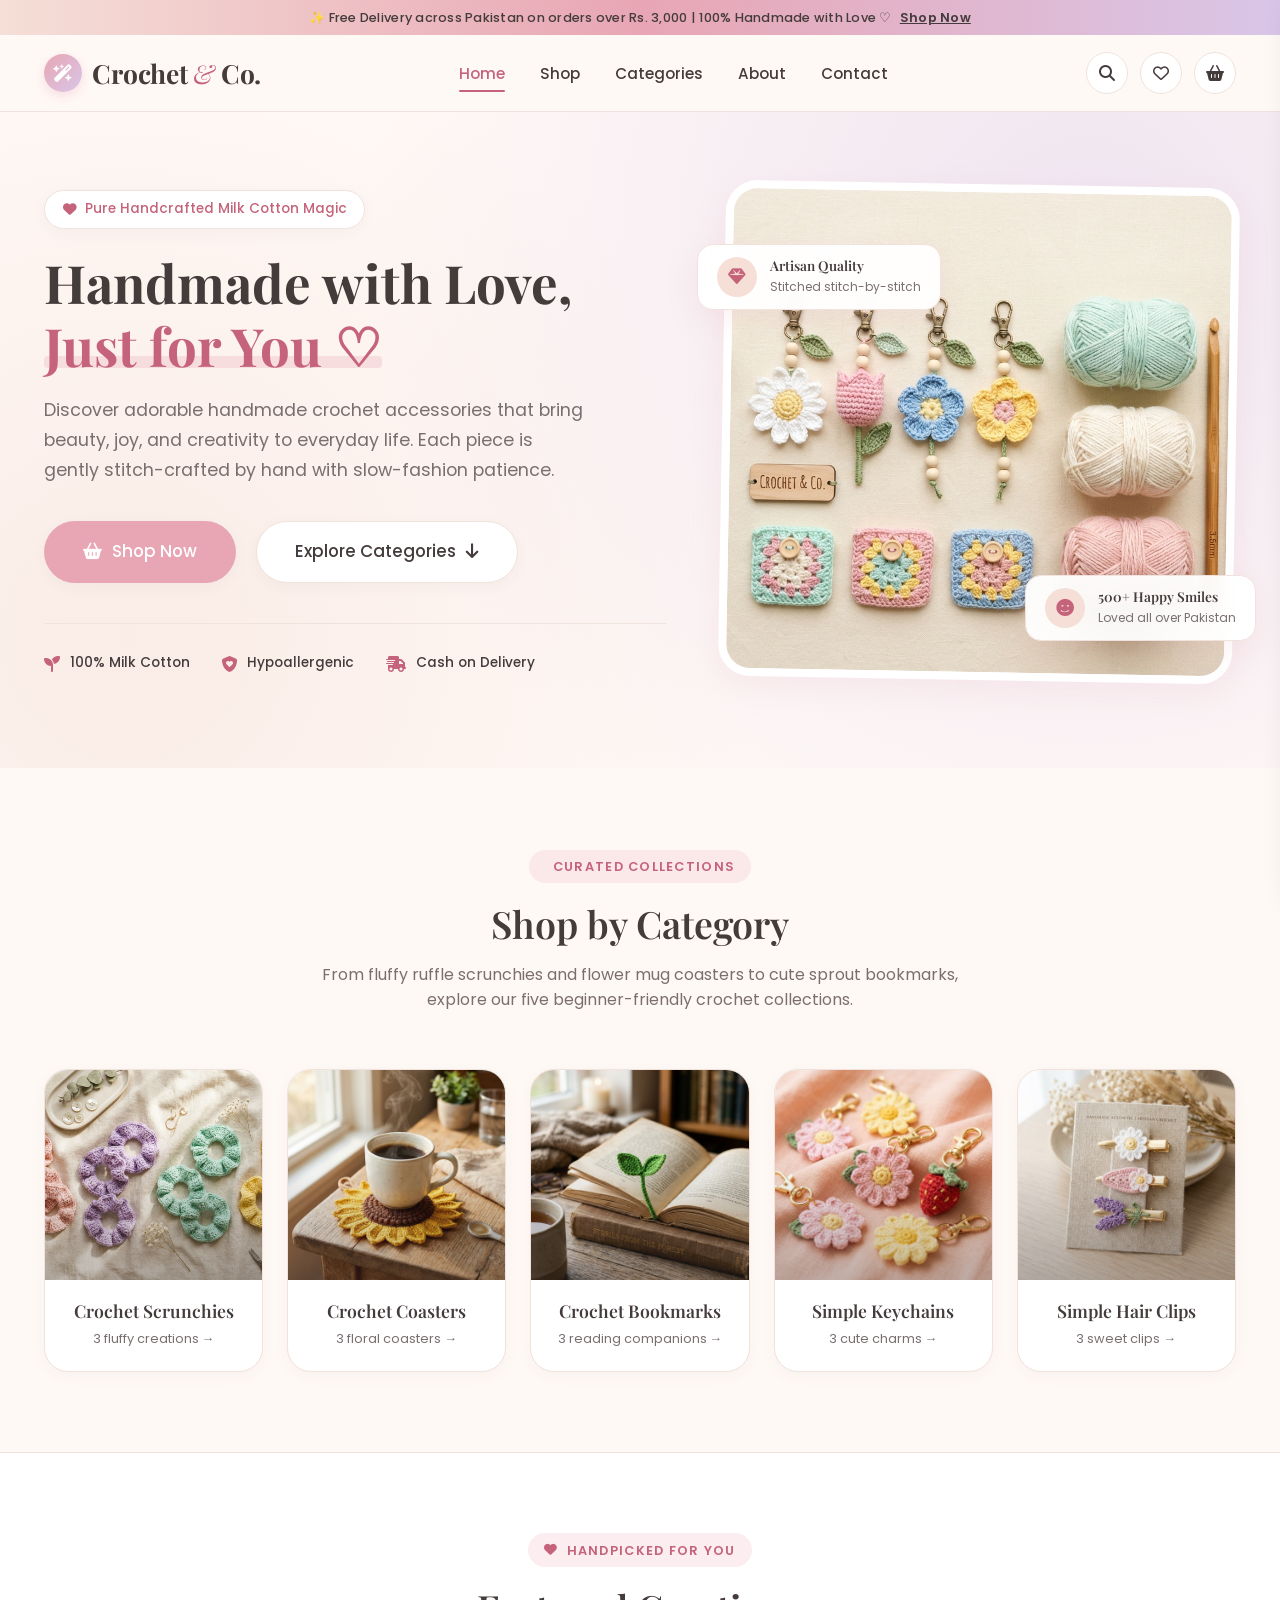
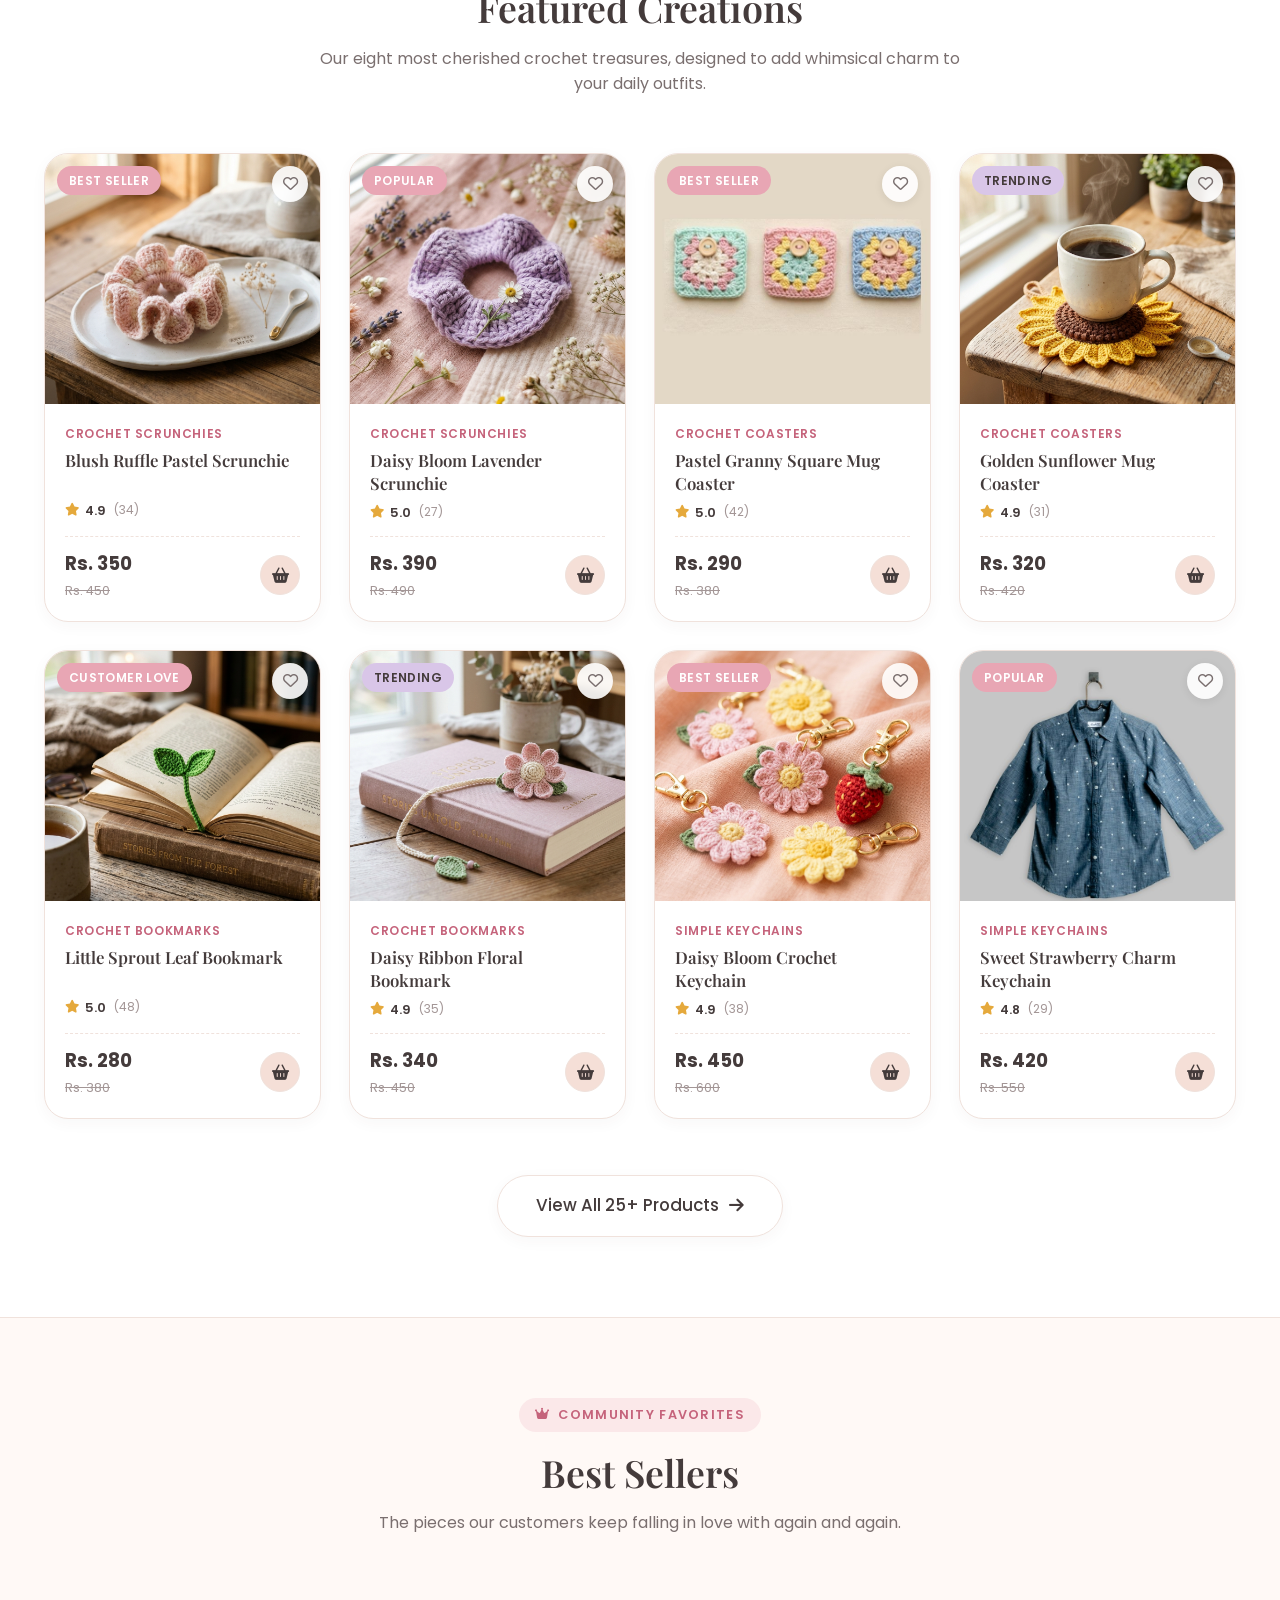
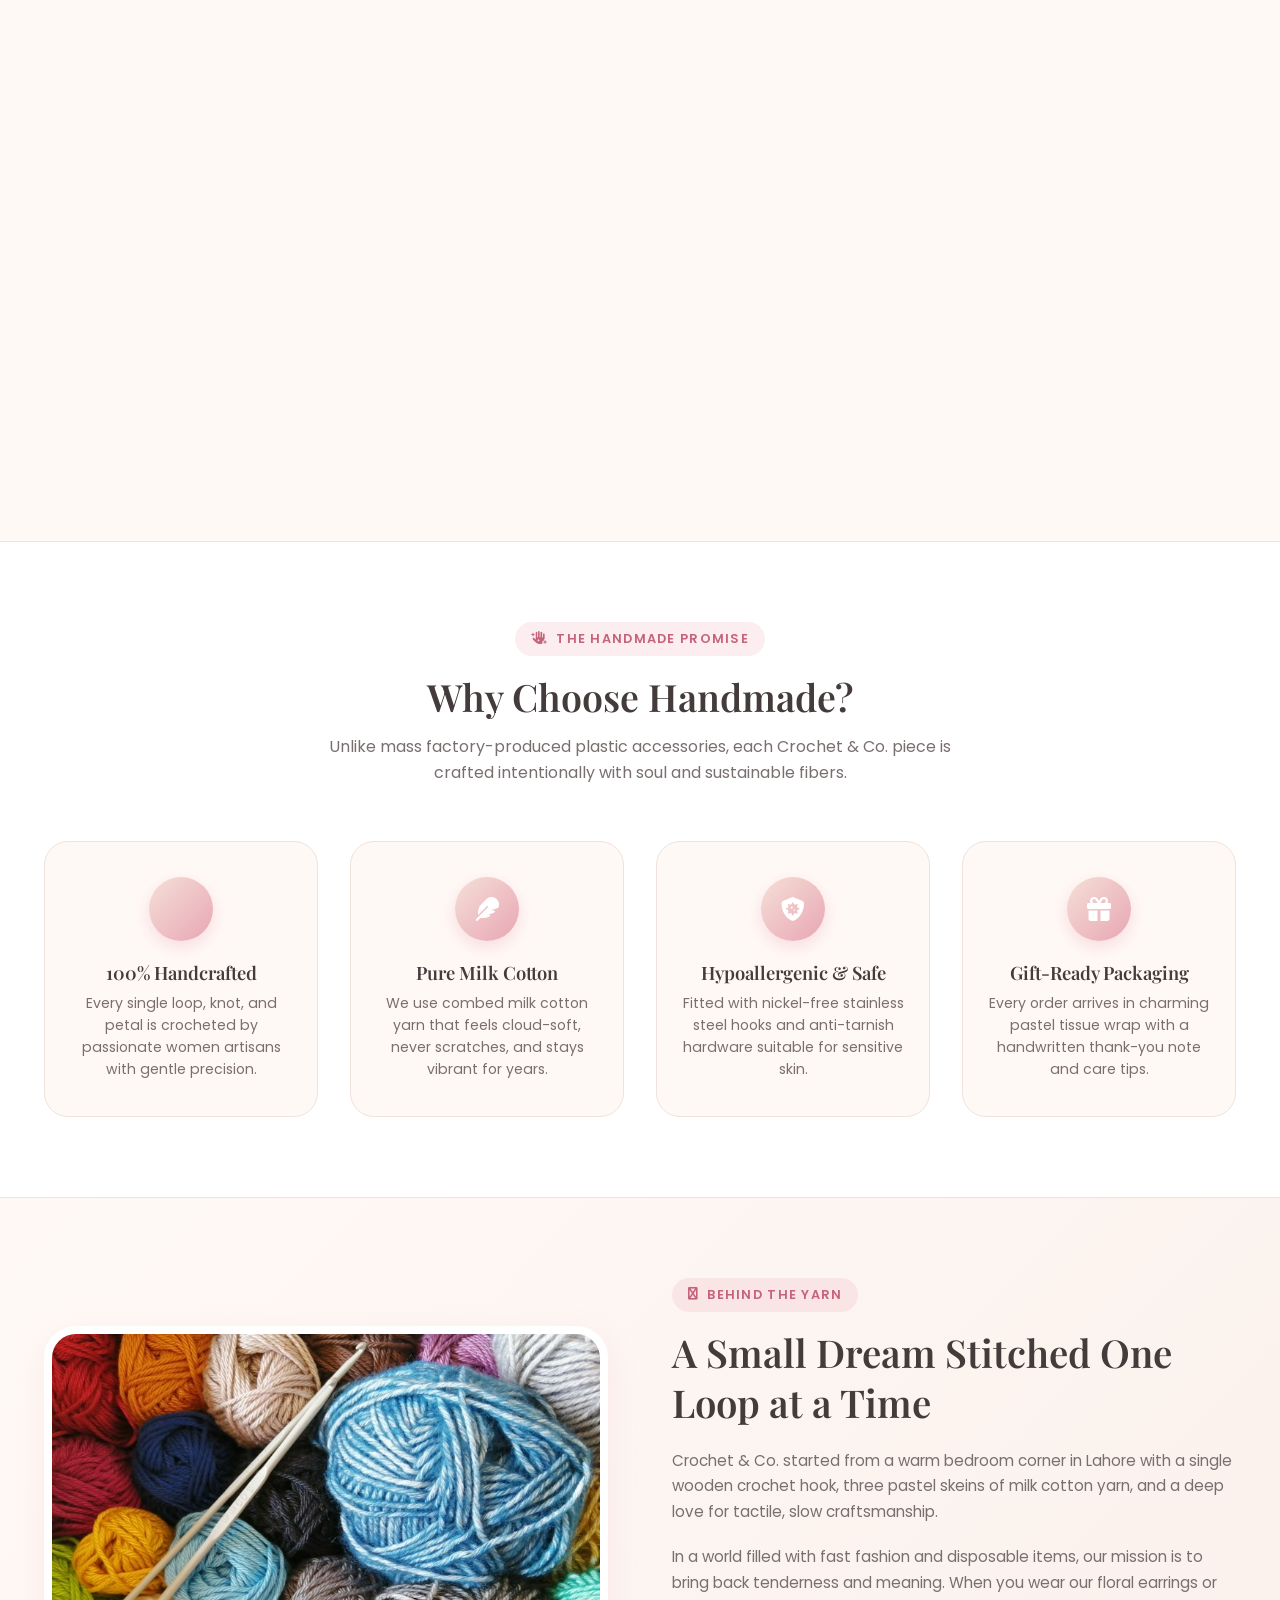
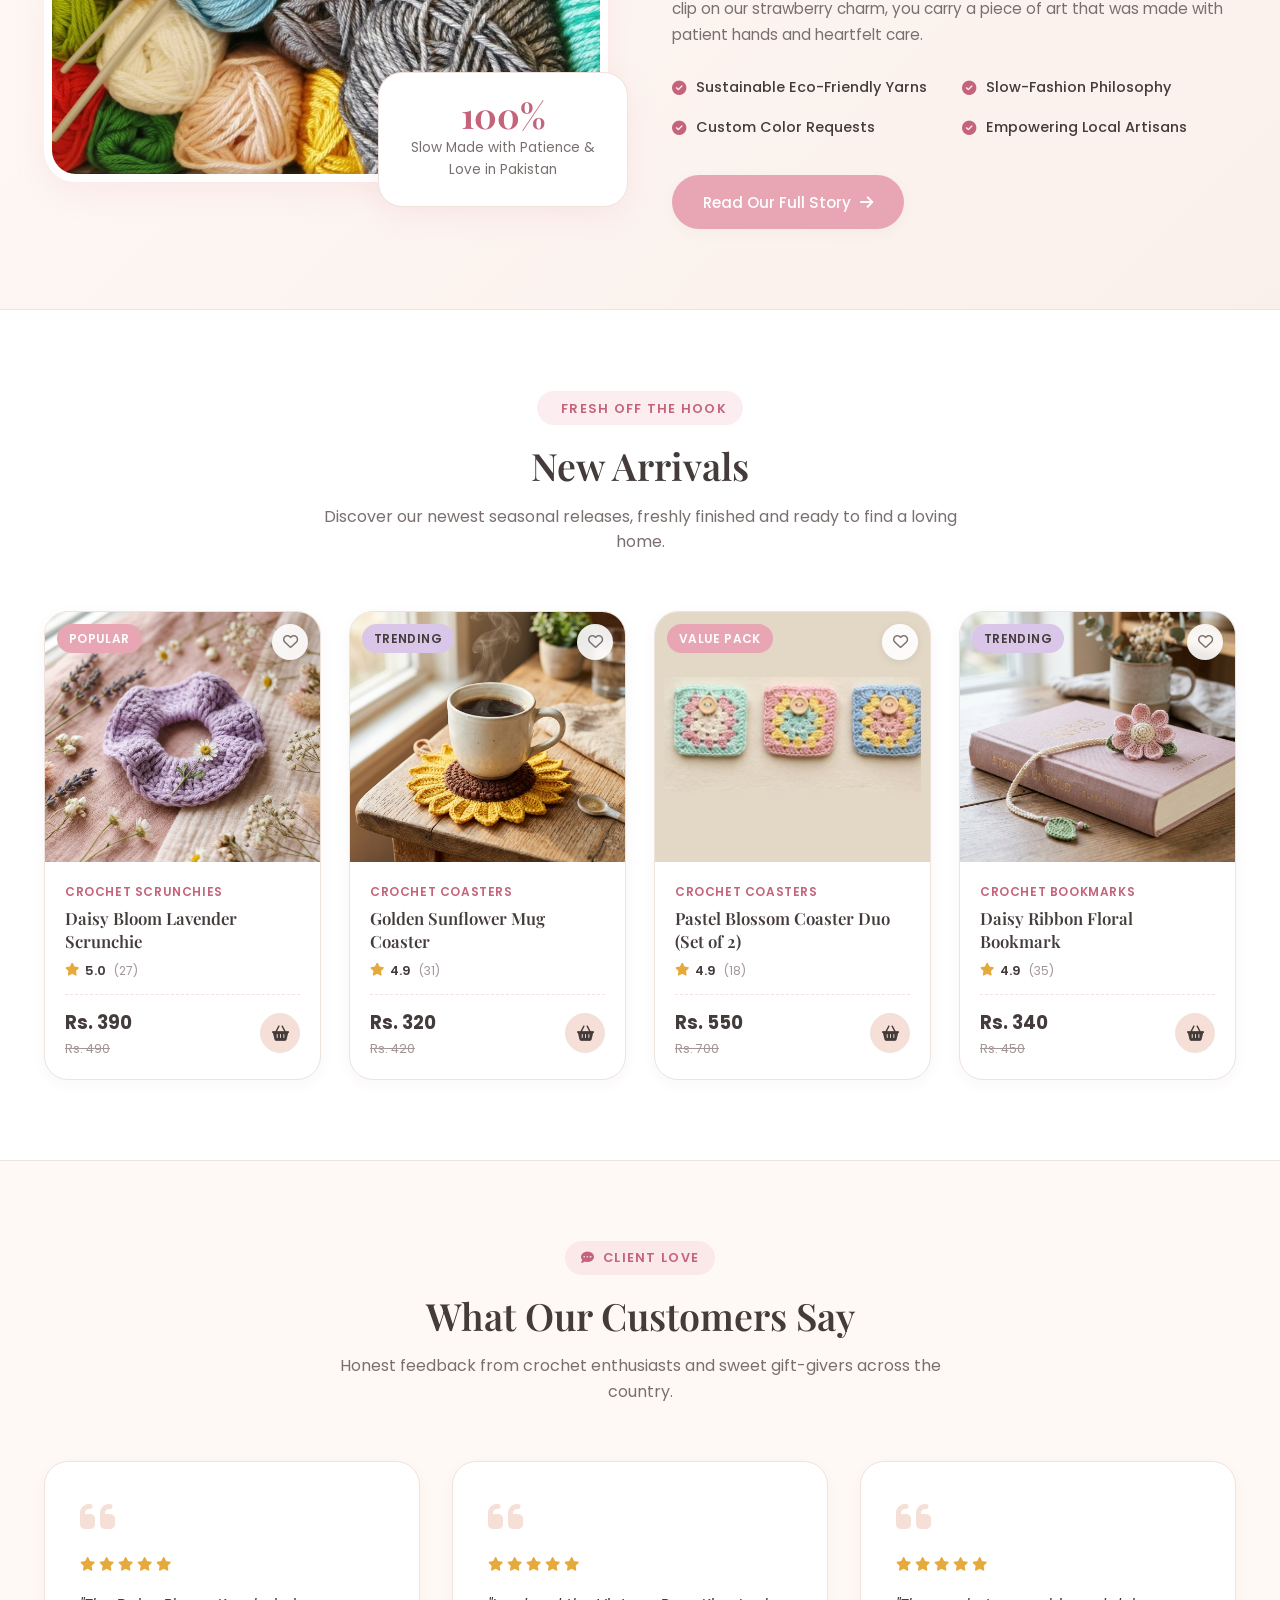
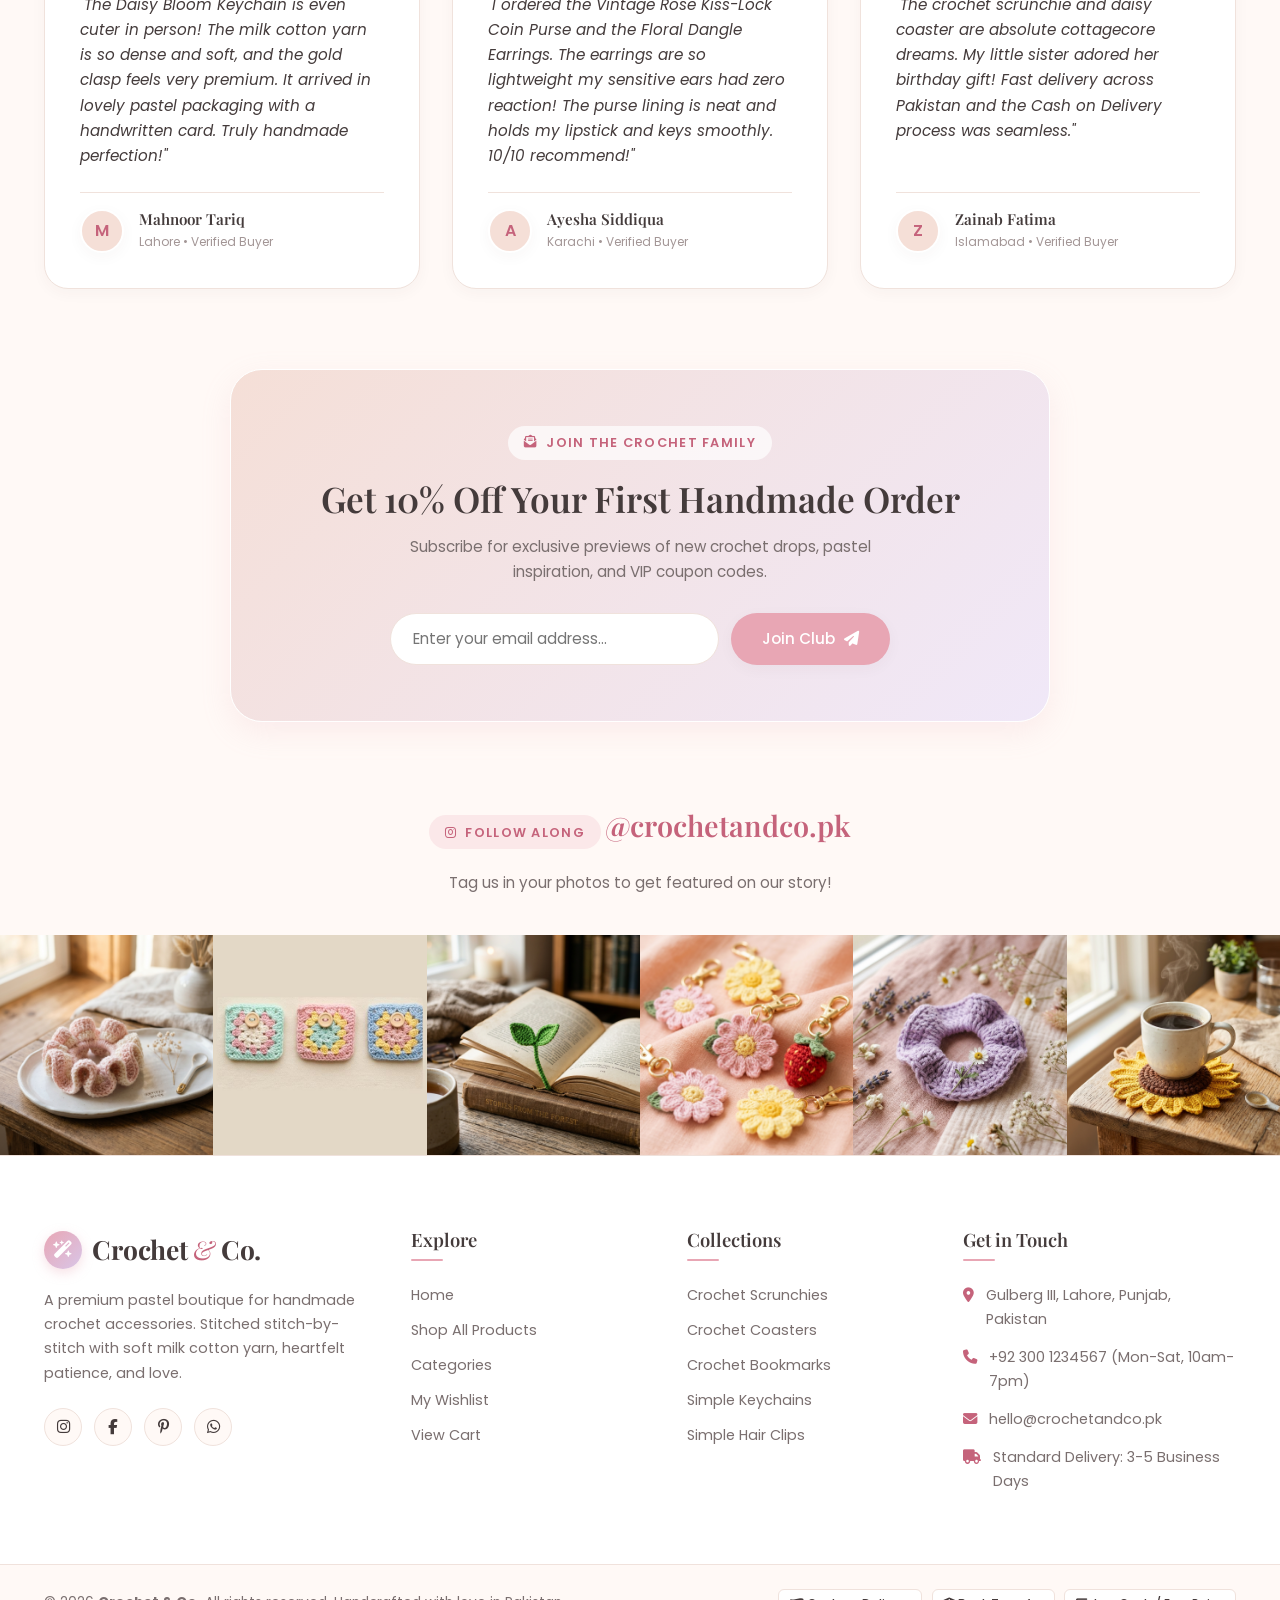
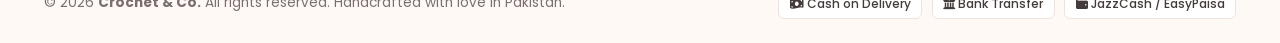
==== commit fed767b9: "Replace daisy mug coaster with easy beginner Pastel Granny Square Mug Coaster" ====
--- a/index.html
+++ b/index.html
@@ -493,7 +493,7 @@
         <div class="instagram-overlay"><i class="fa-solid fa-heart"></i></div>
       </div>
       <div class="instagram-item">
-        <img src="images/product-images/coaster-daisy-flower.jpg" alt="Daisy Flower Crochet Coaster">
+        <img src="images/product-images/coaster-granny-square.jpg" alt="Pastel Granny Square Coaster">
         <div class="instagram-overlay"><i class="fa-solid fa-heart"></i></div>
       </div>
       <div class="instagram-item">
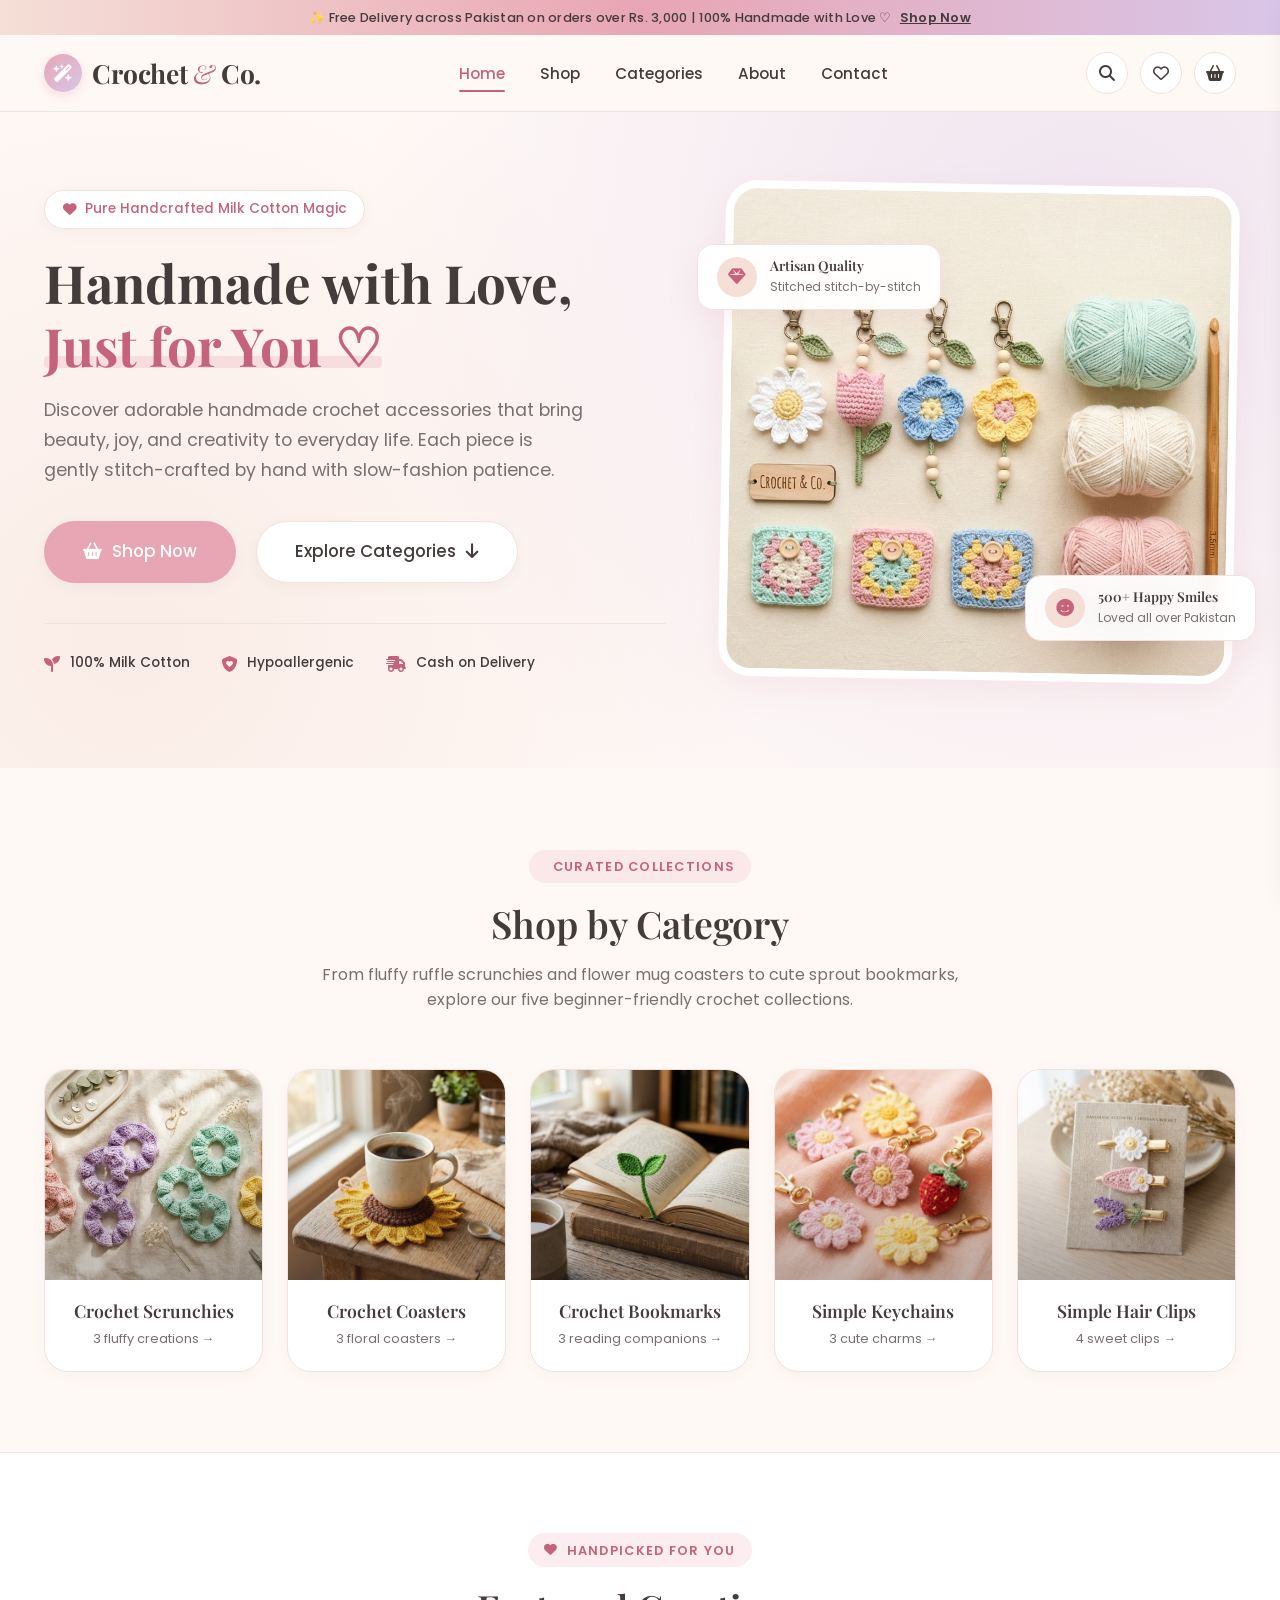
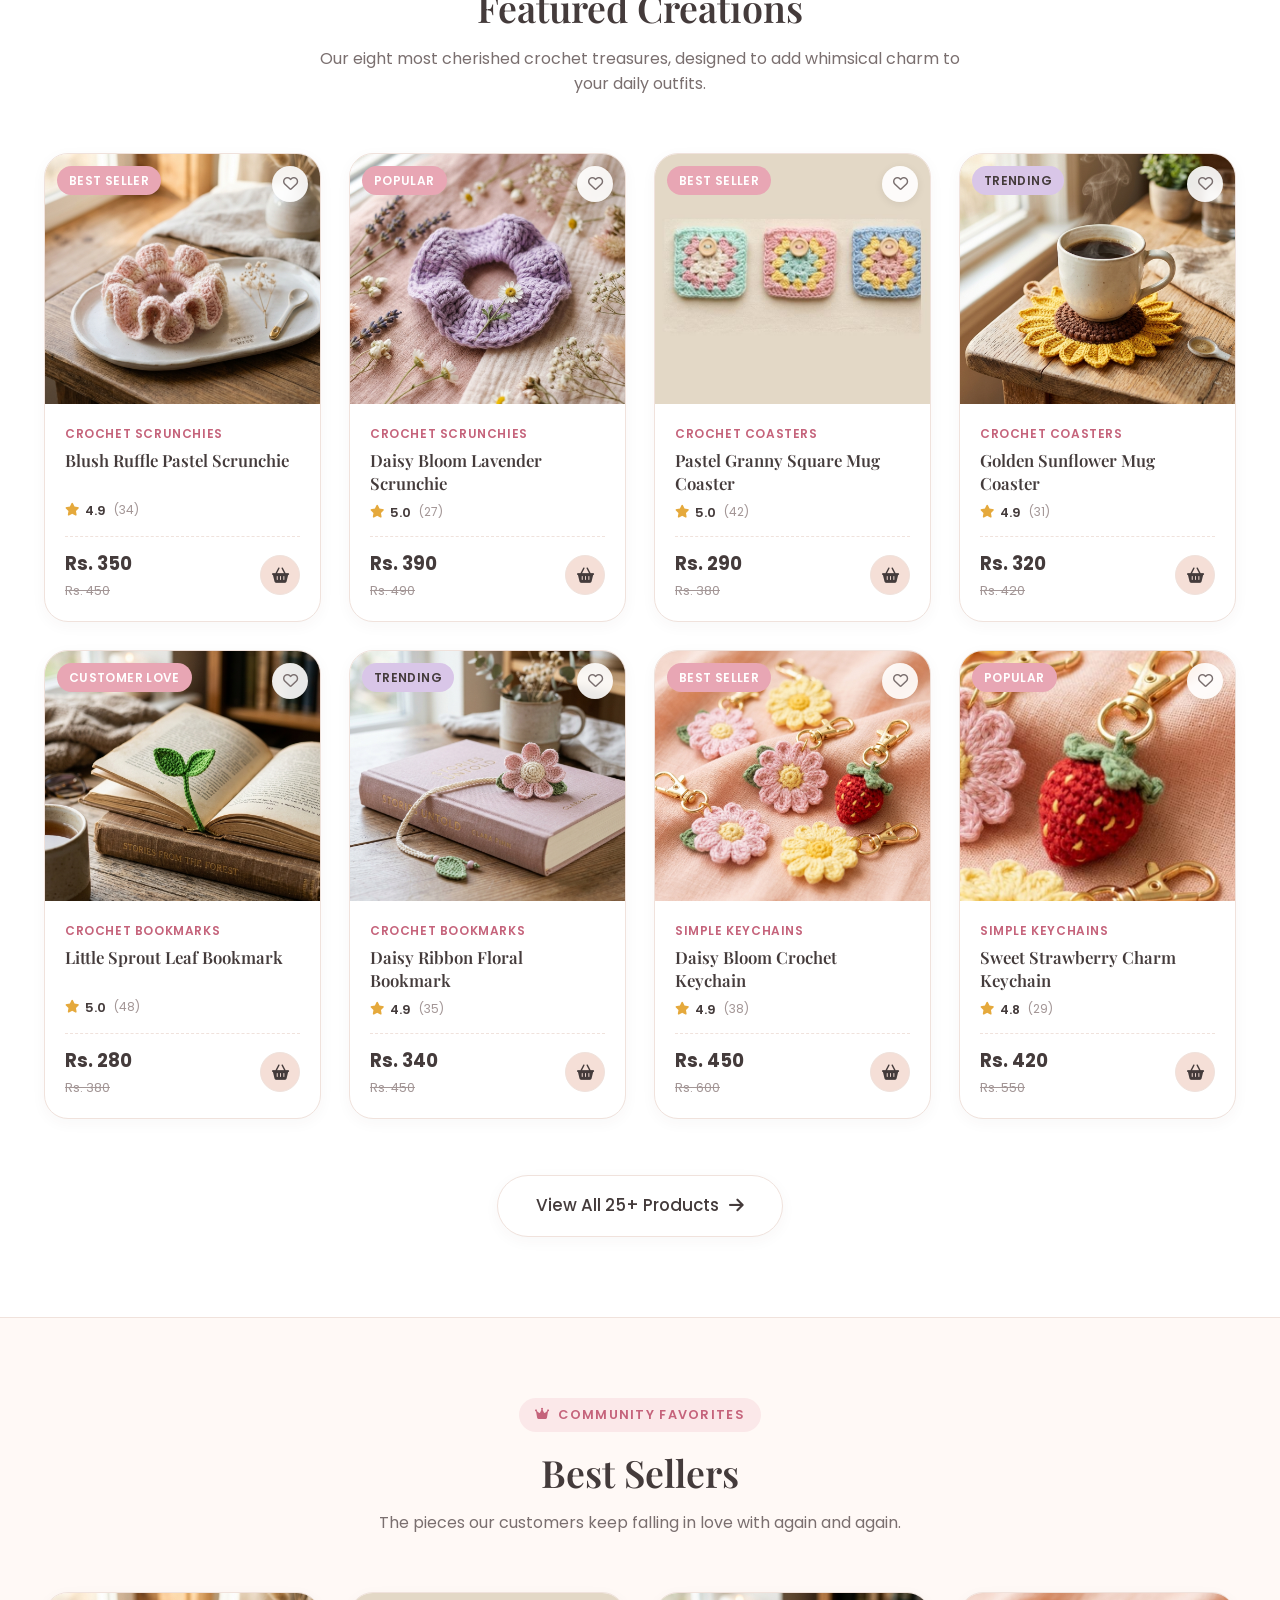
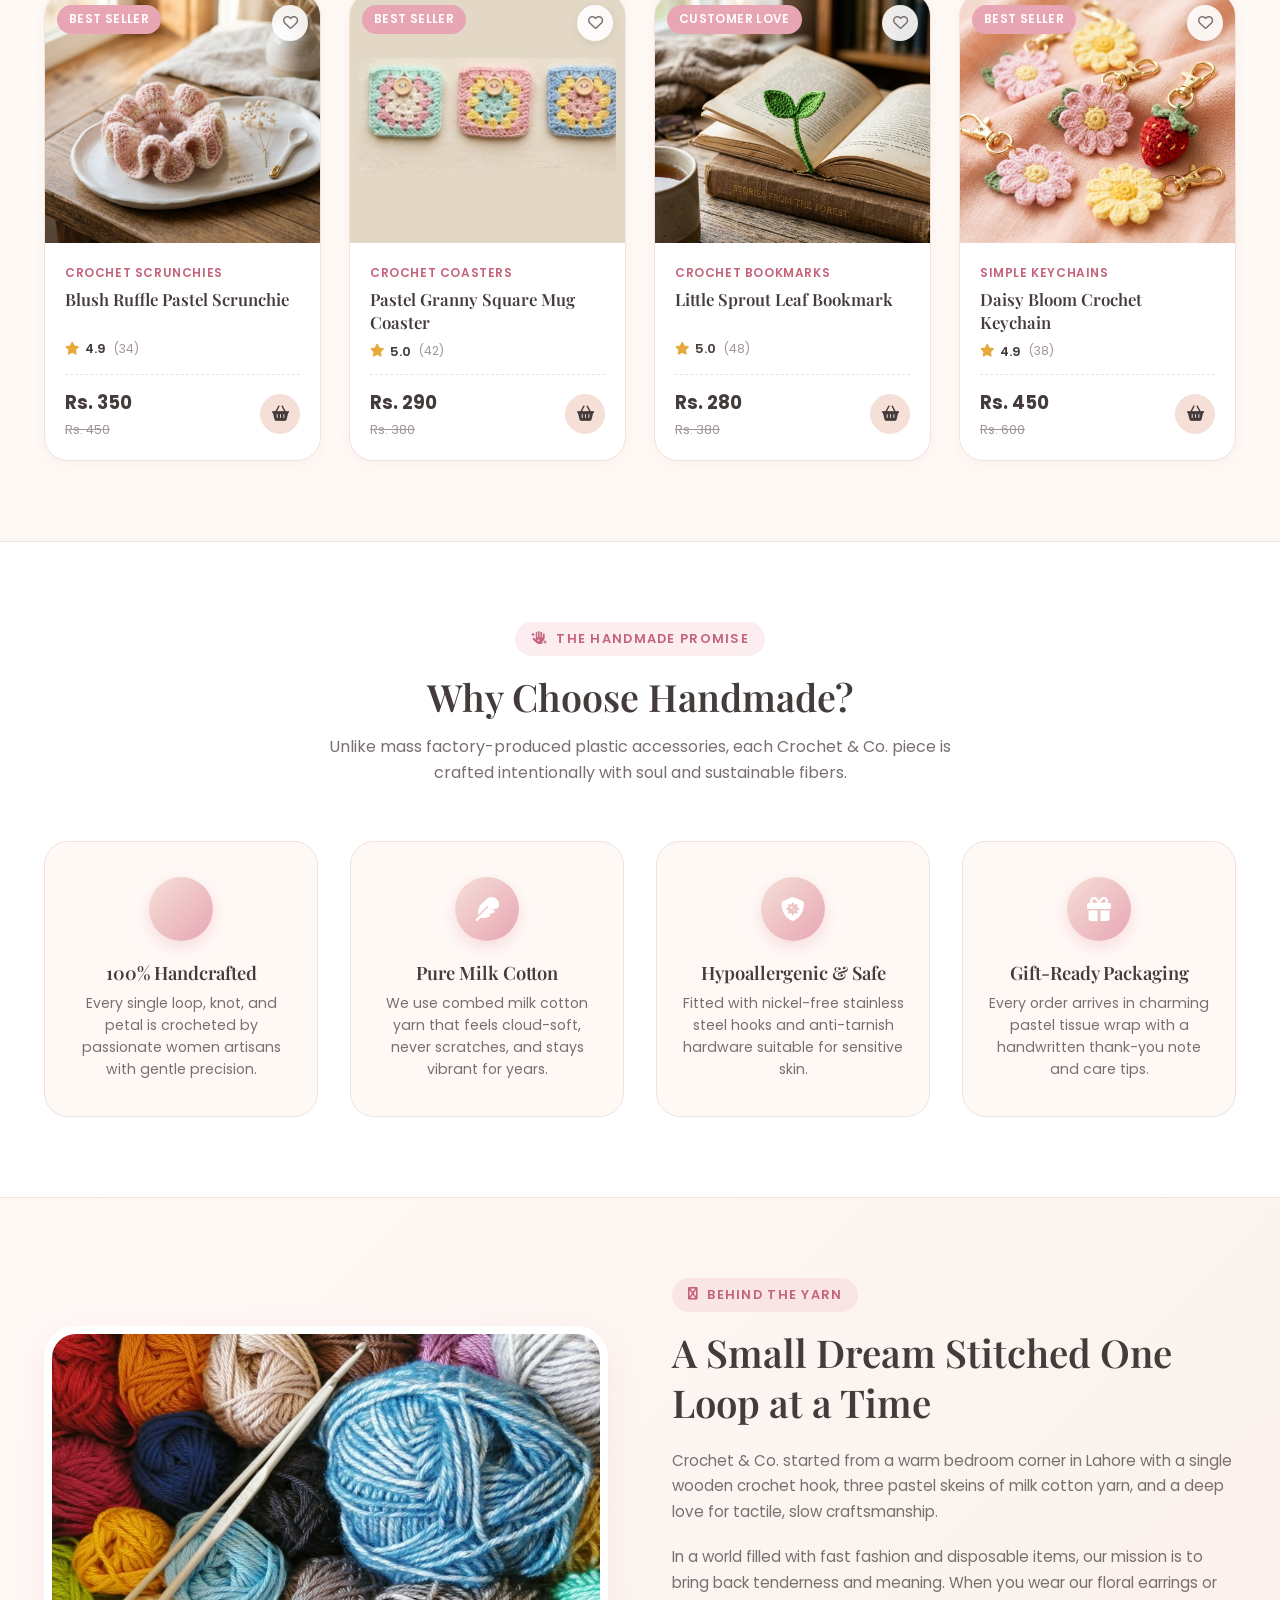
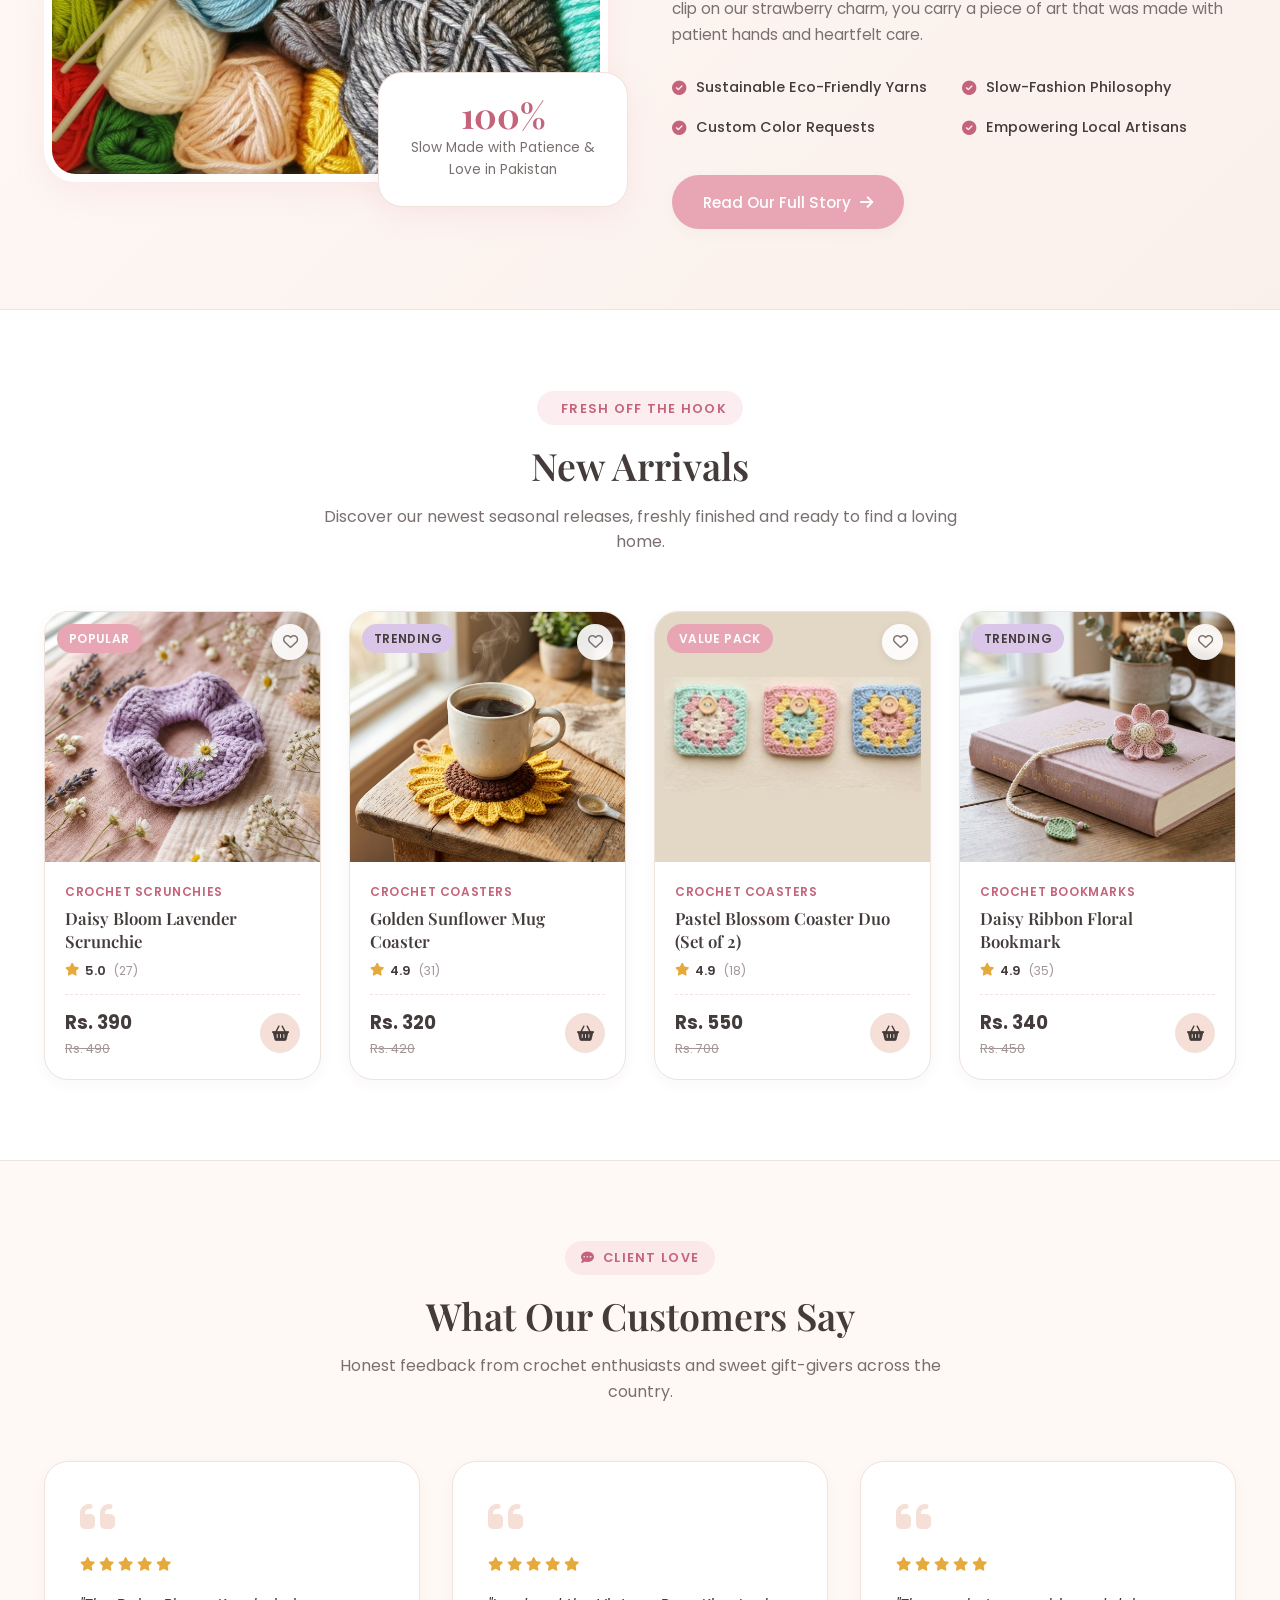
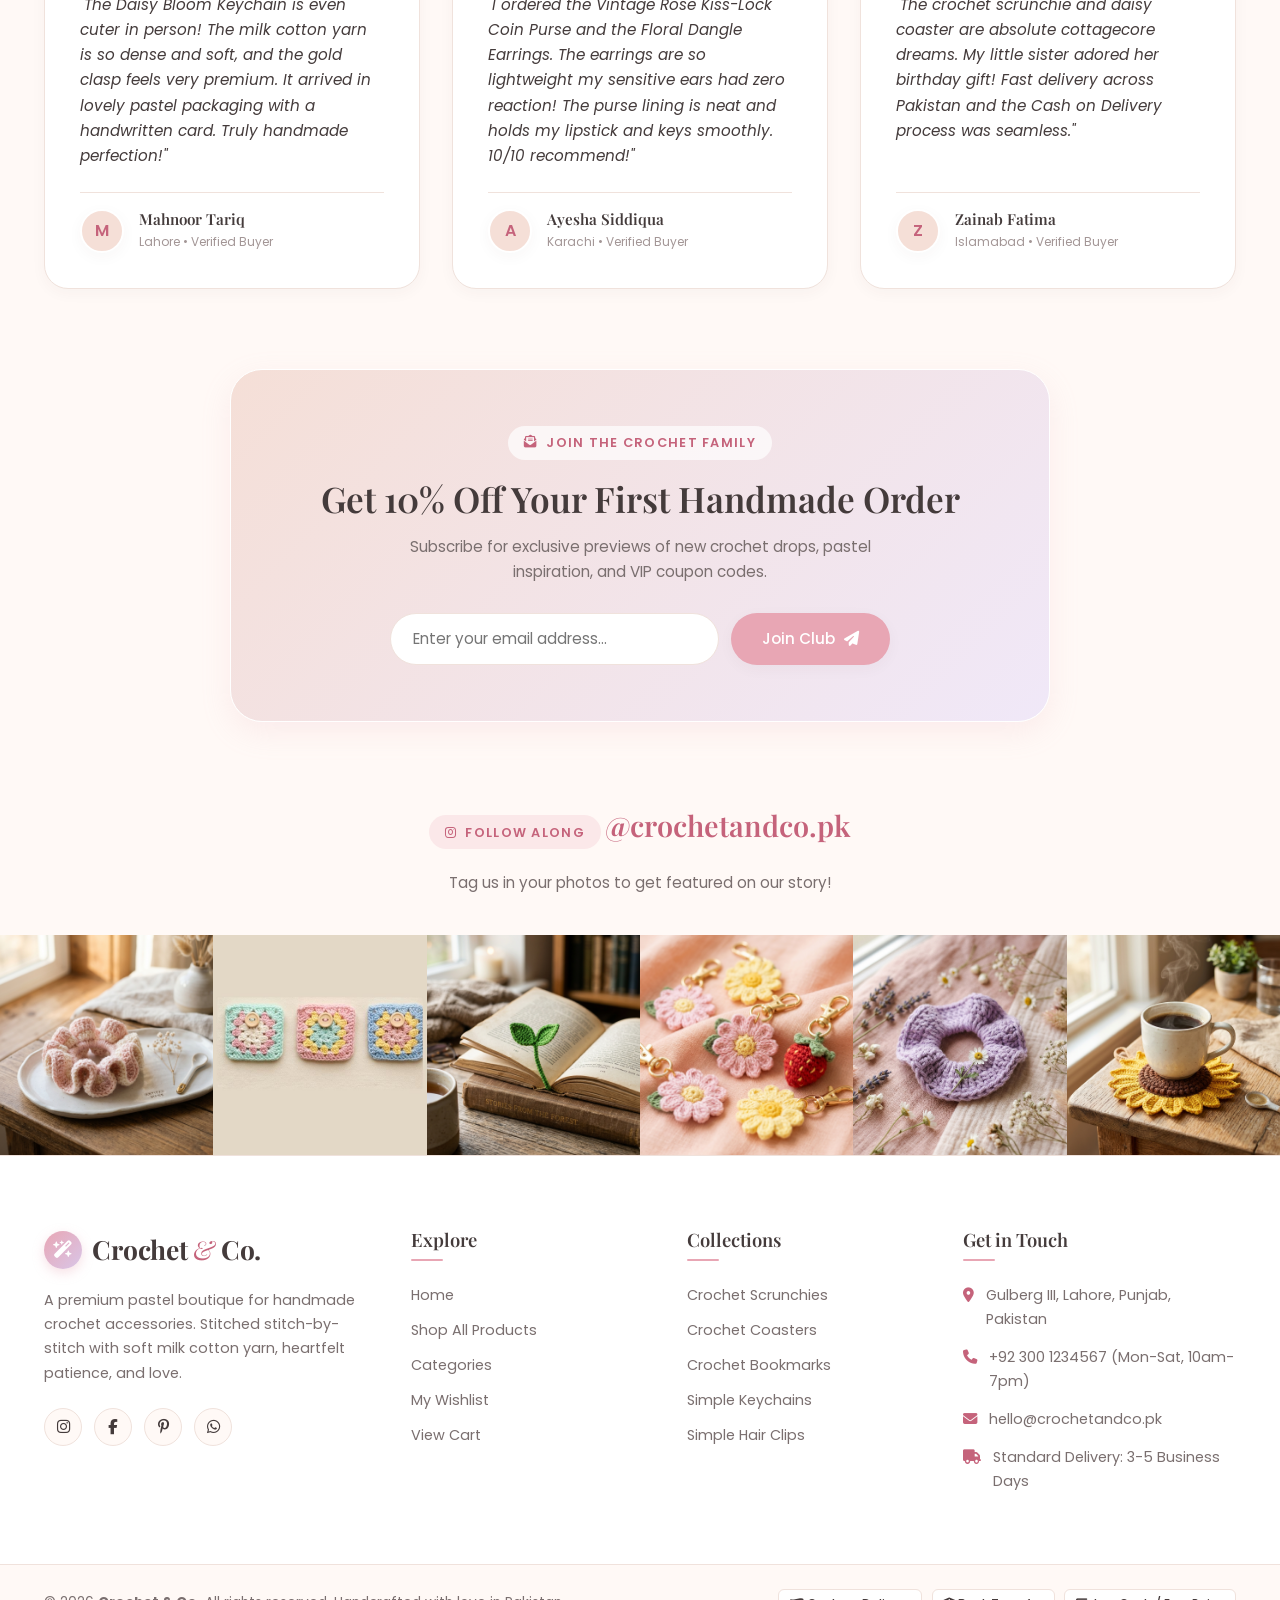
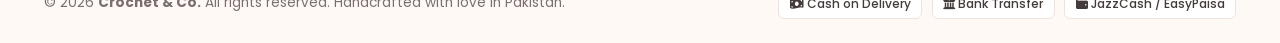
==== commit 87dd16a0: "Add Coquette Pastel Crochet Bow Hair Clip to products" ====
--- a/index.html
+++ b/index.html
@@ -231,7 +231,7 @@
           </div>
           <div class="category-info">
             <h3 class="category-title">Simple Hair Clips</h3>
-            <span class="category-count">3 sweet clips →</span>
+            <span class="category-count">4 sweet clips →</span>
           </div>
         </a>
       </div>
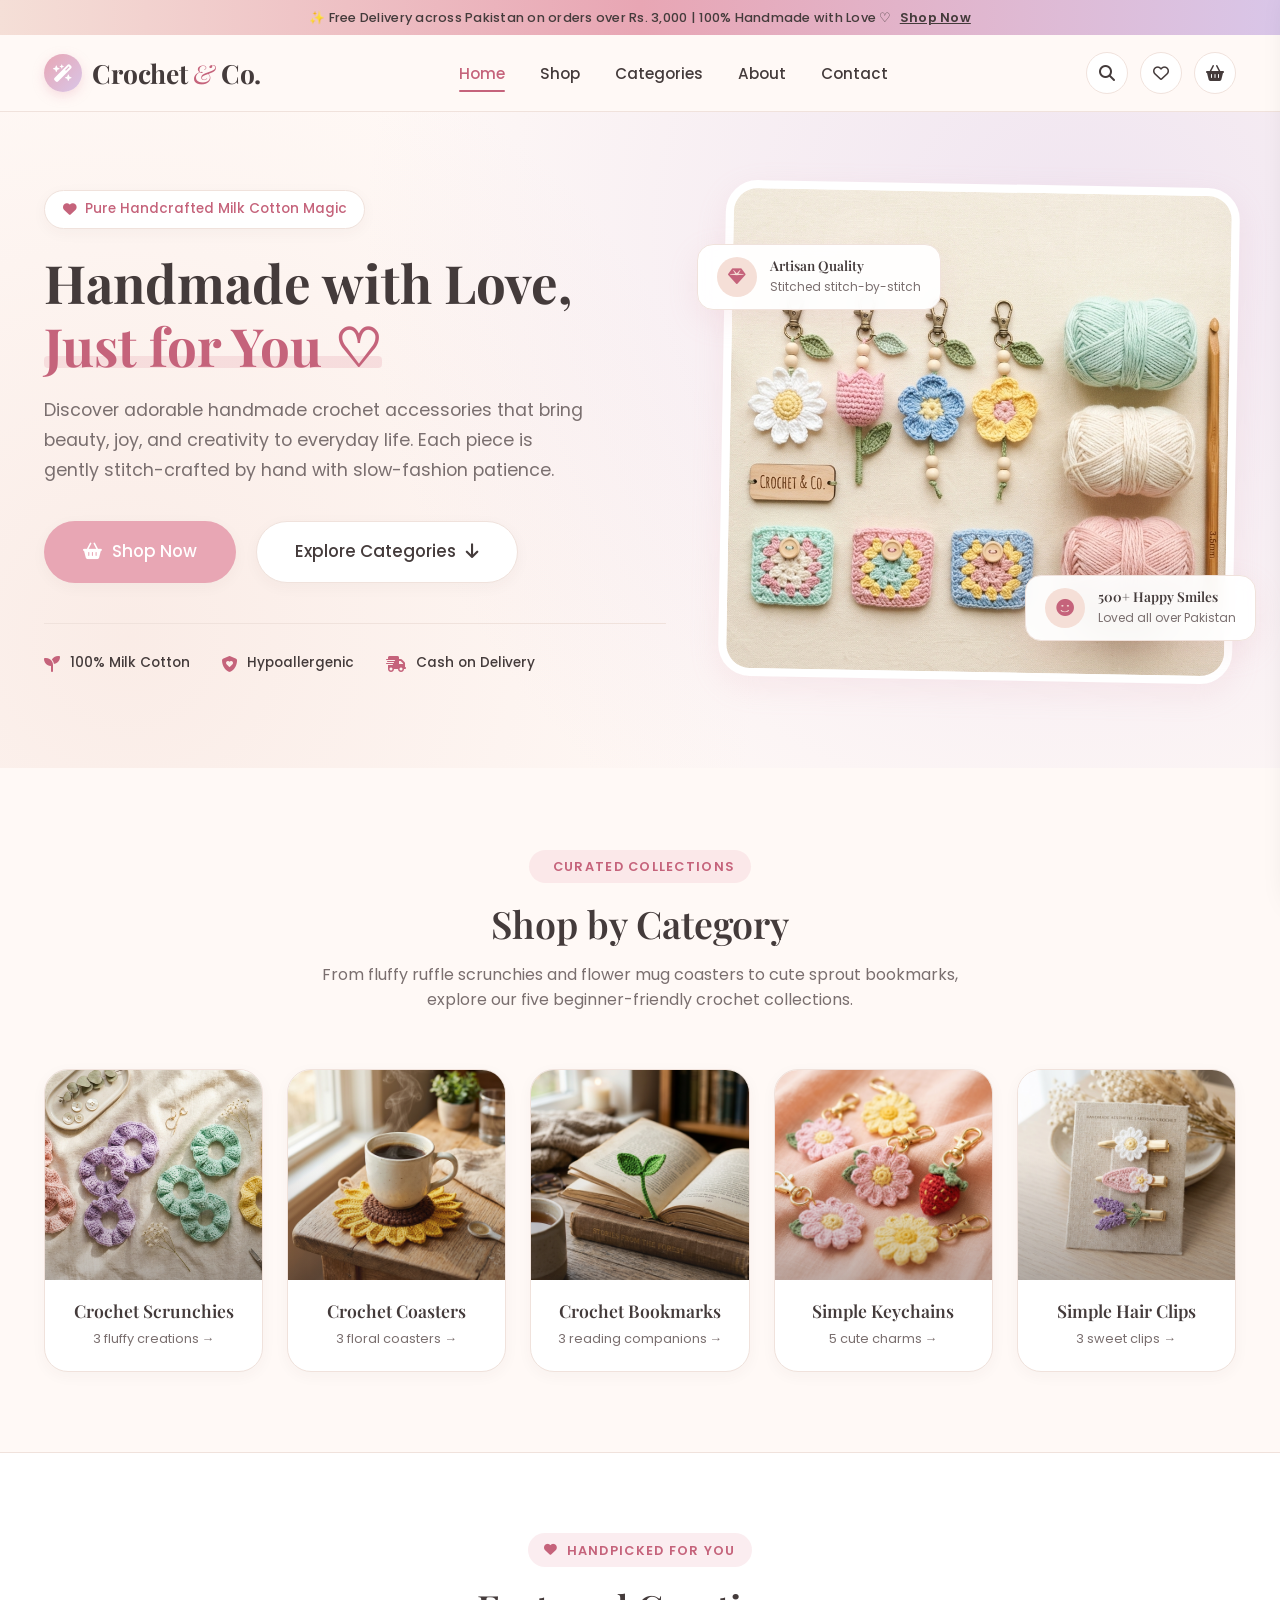
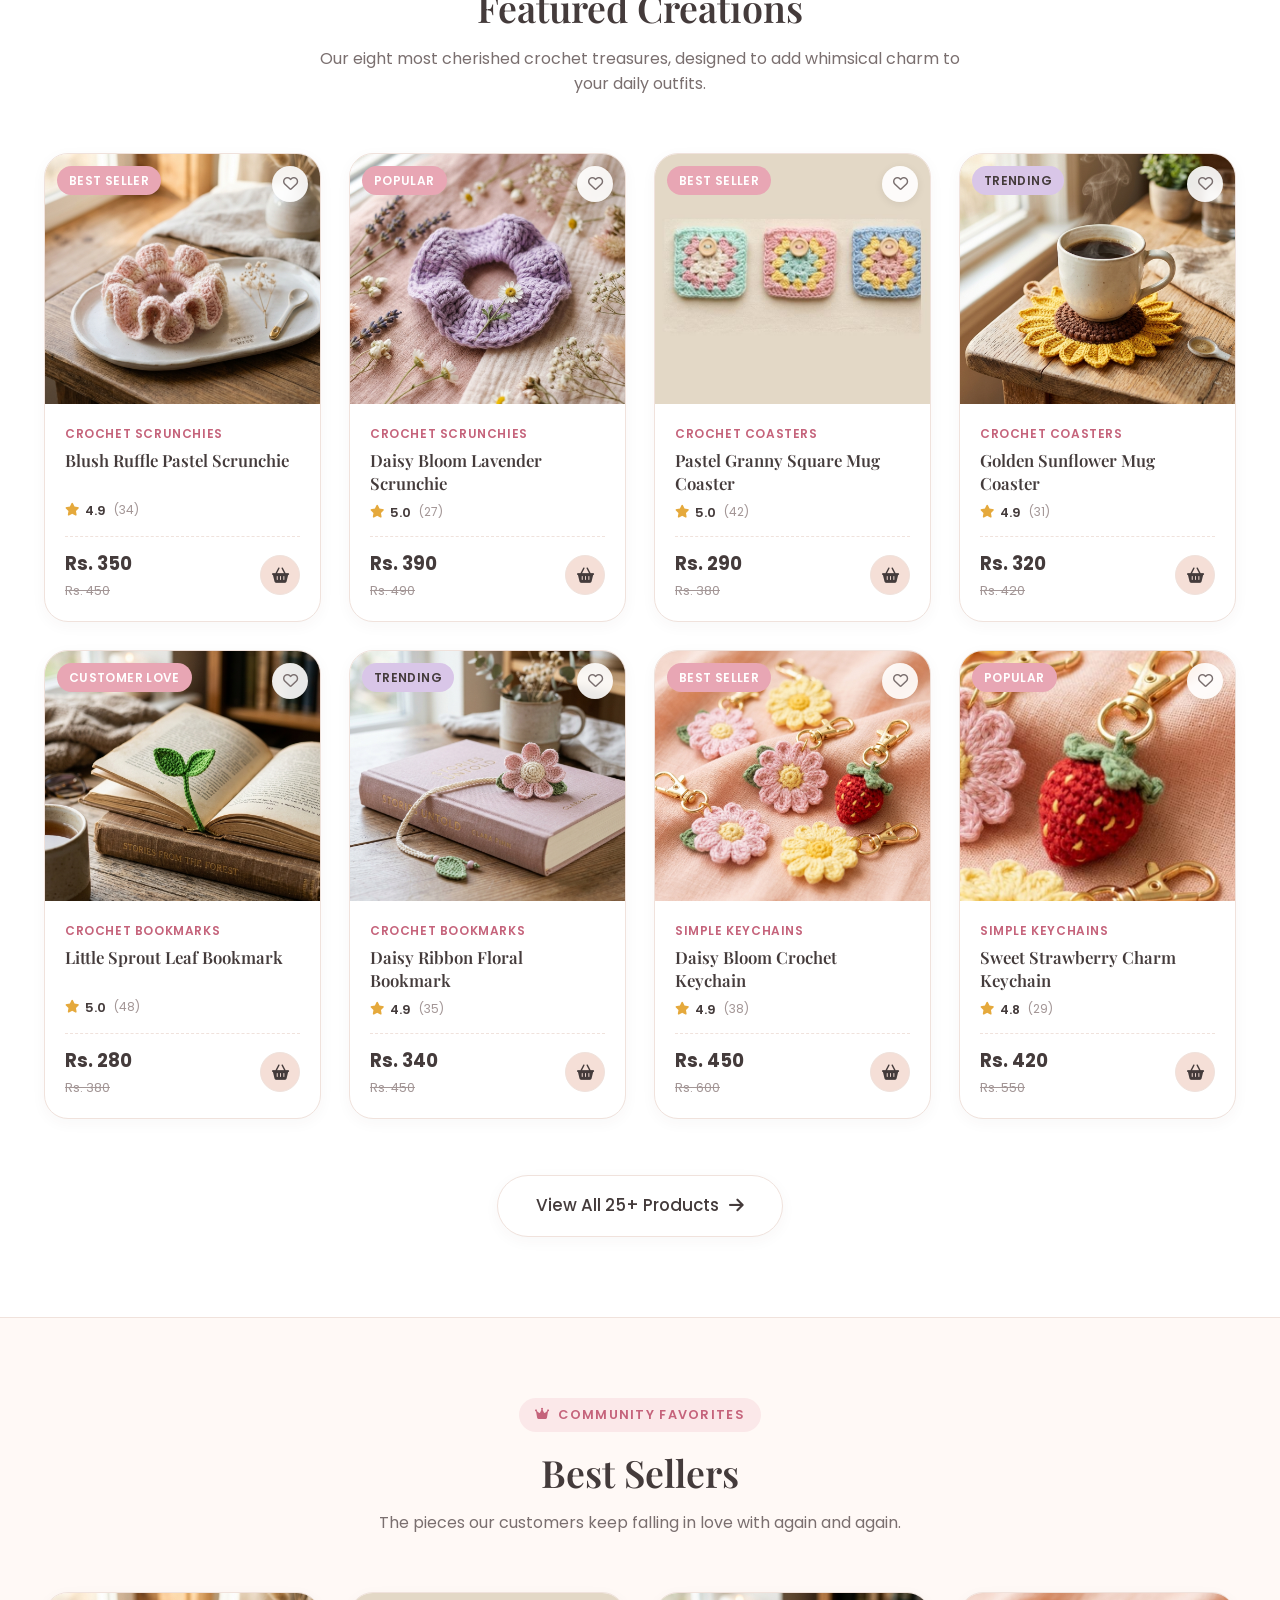
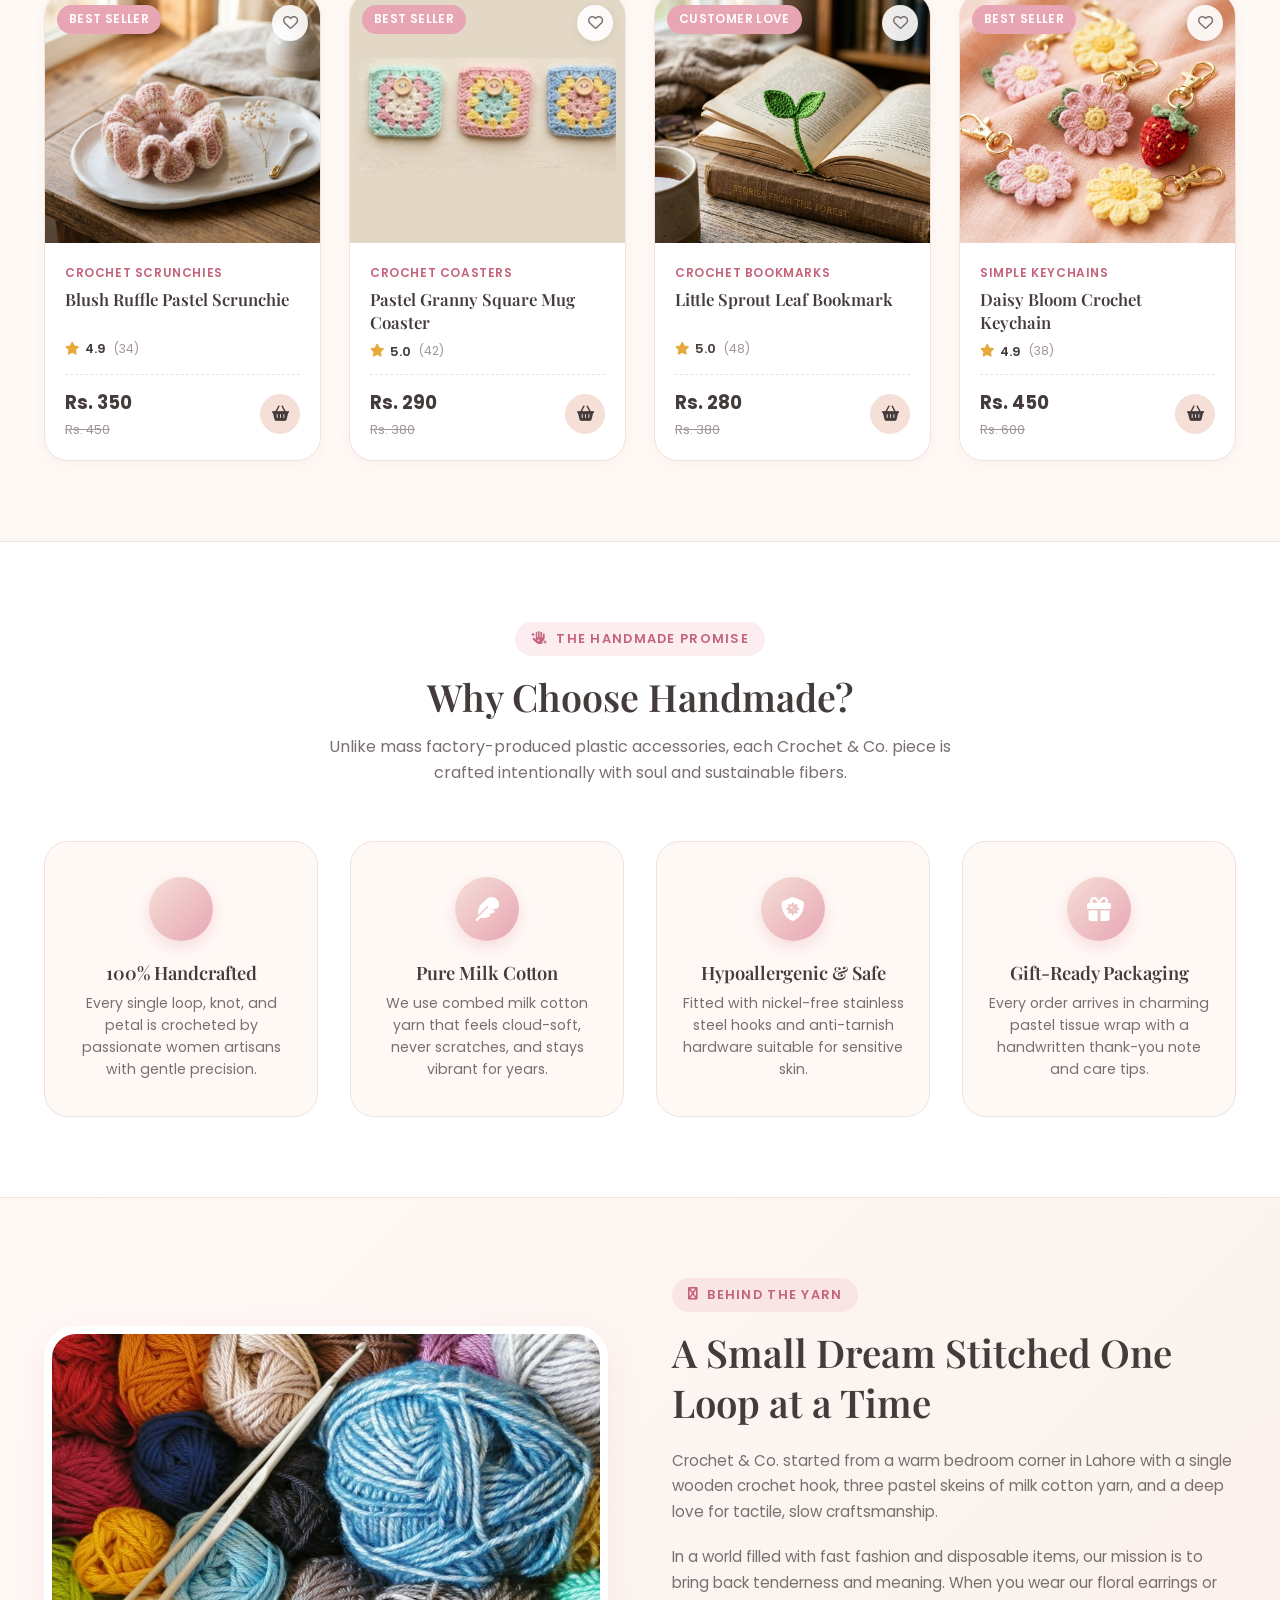
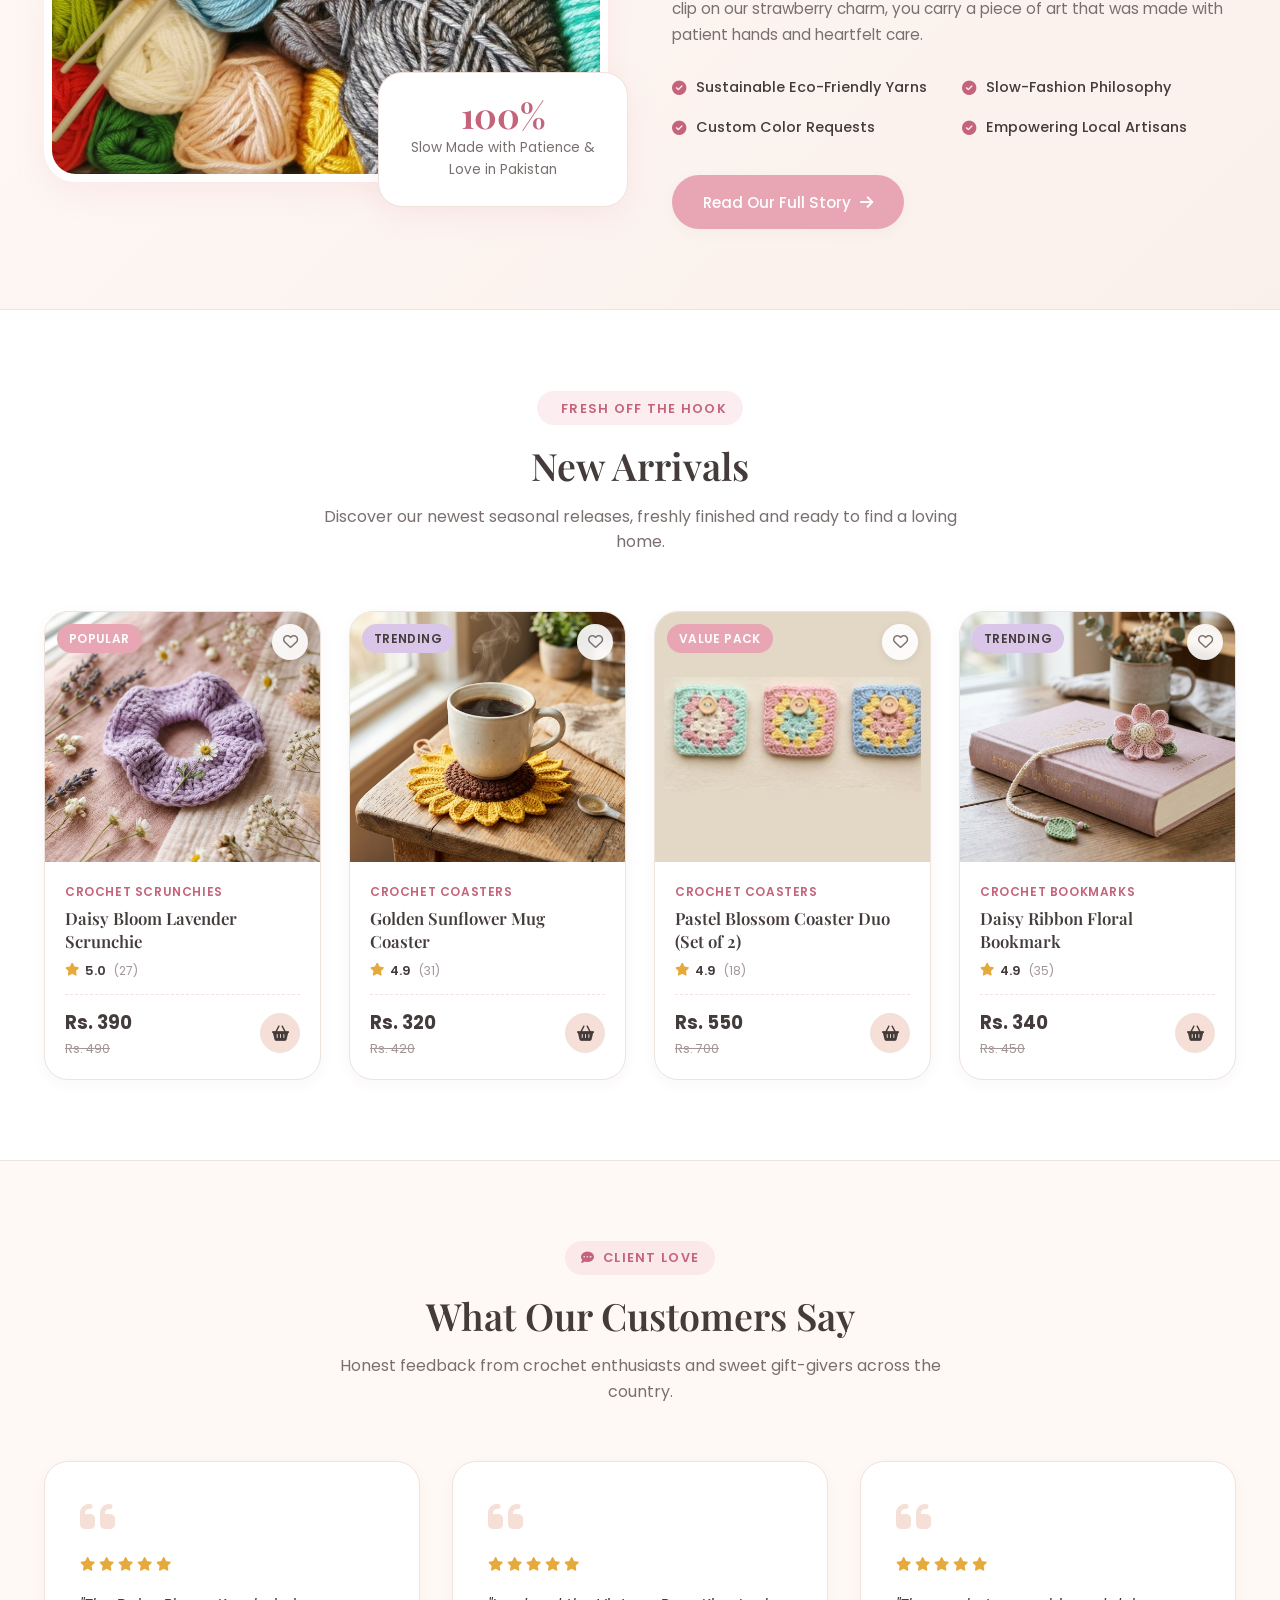
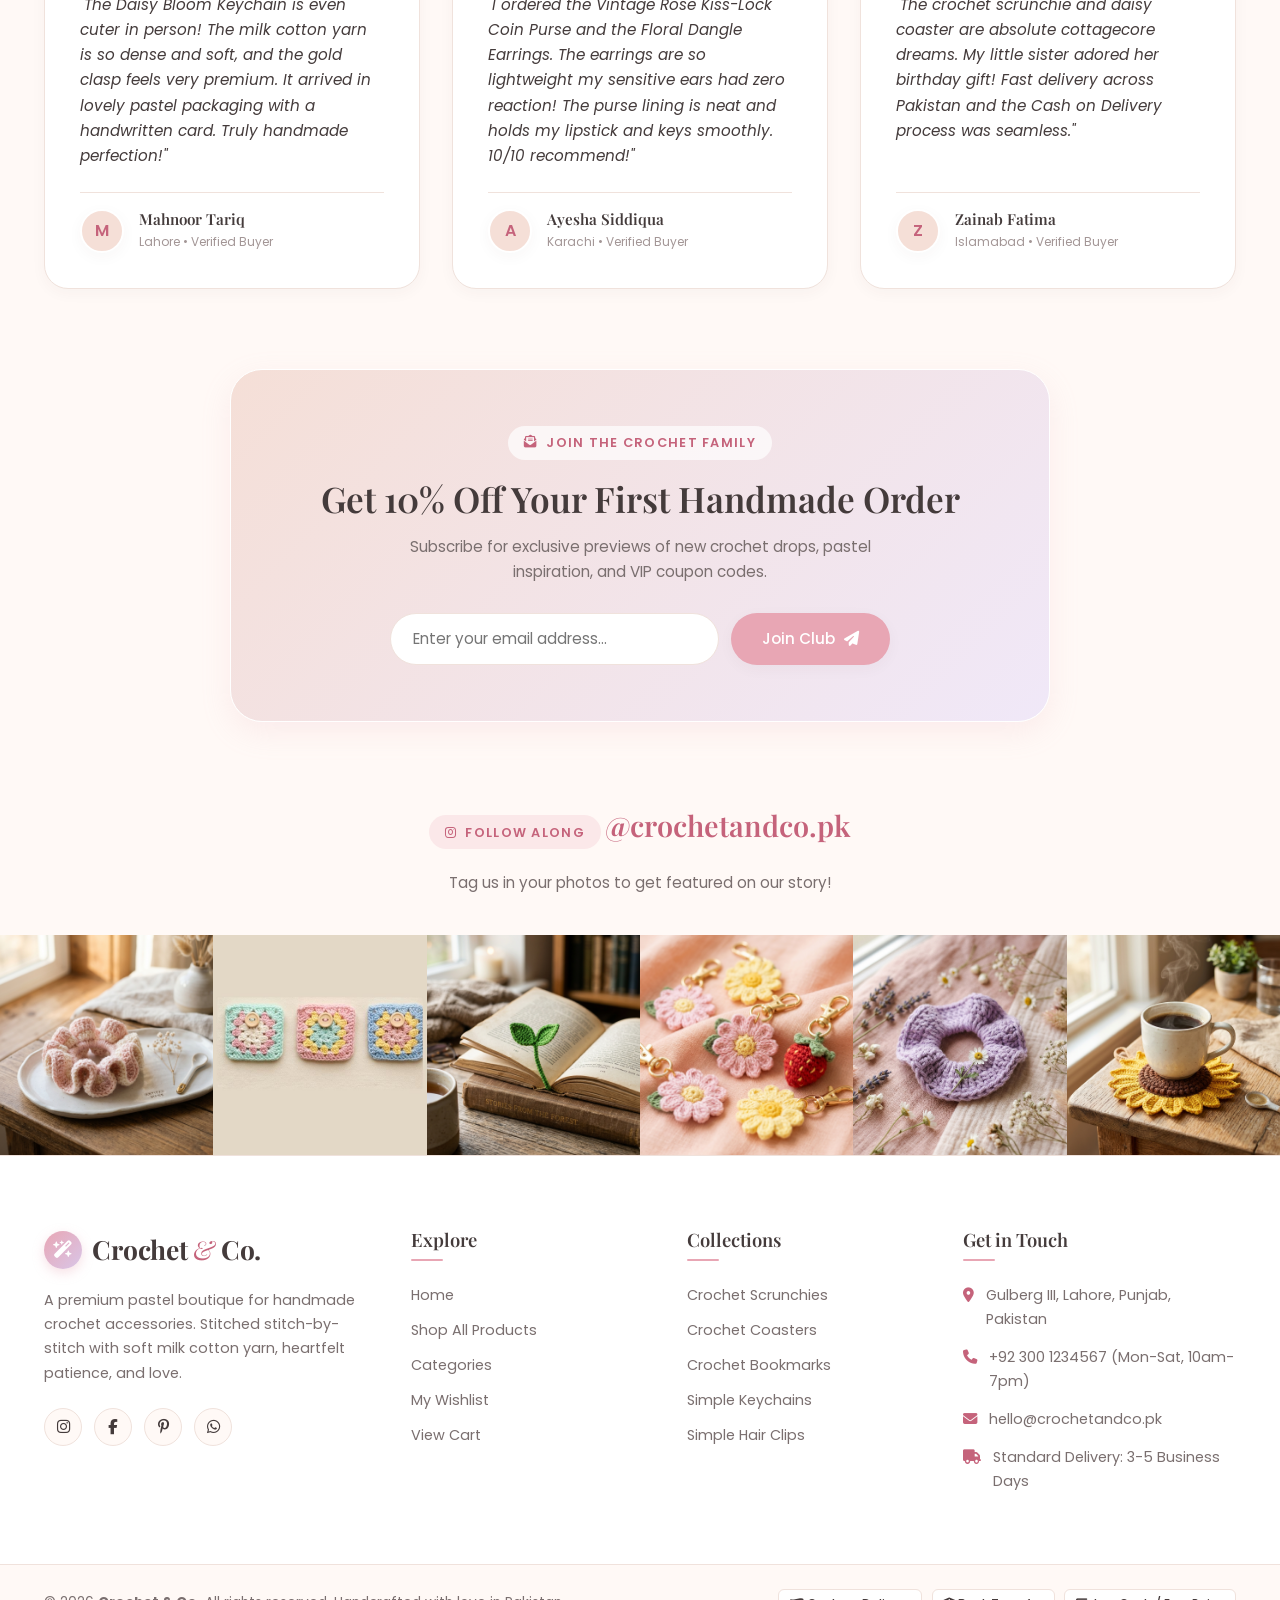
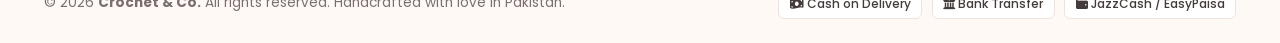
==== commit d2a120fb: "Update products: Add pink bow & lily of the valley keychains, update categories and links" ====
--- a/index.html
+++ b/index.html
@@ -219,7 +219,7 @@
           </div>
           <div class="category-info">
             <h3 class="category-title">Simple Keychains</h3>
-            <span class="category-count">3 cute charms →</span>
+            <span class="category-count">5 cute charms →</span>
           </div>
         </a>
 
@@ -231,7 +231,7 @@
           </div>
           <div class="category-info">
             <h3 class="category-title">Simple Hair Clips</h3>
-            <span class="category-count">4 sweet clips →</span>
+            <span class="category-count">3 sweet clips →</span>
           </div>
         </a>
       </div>
